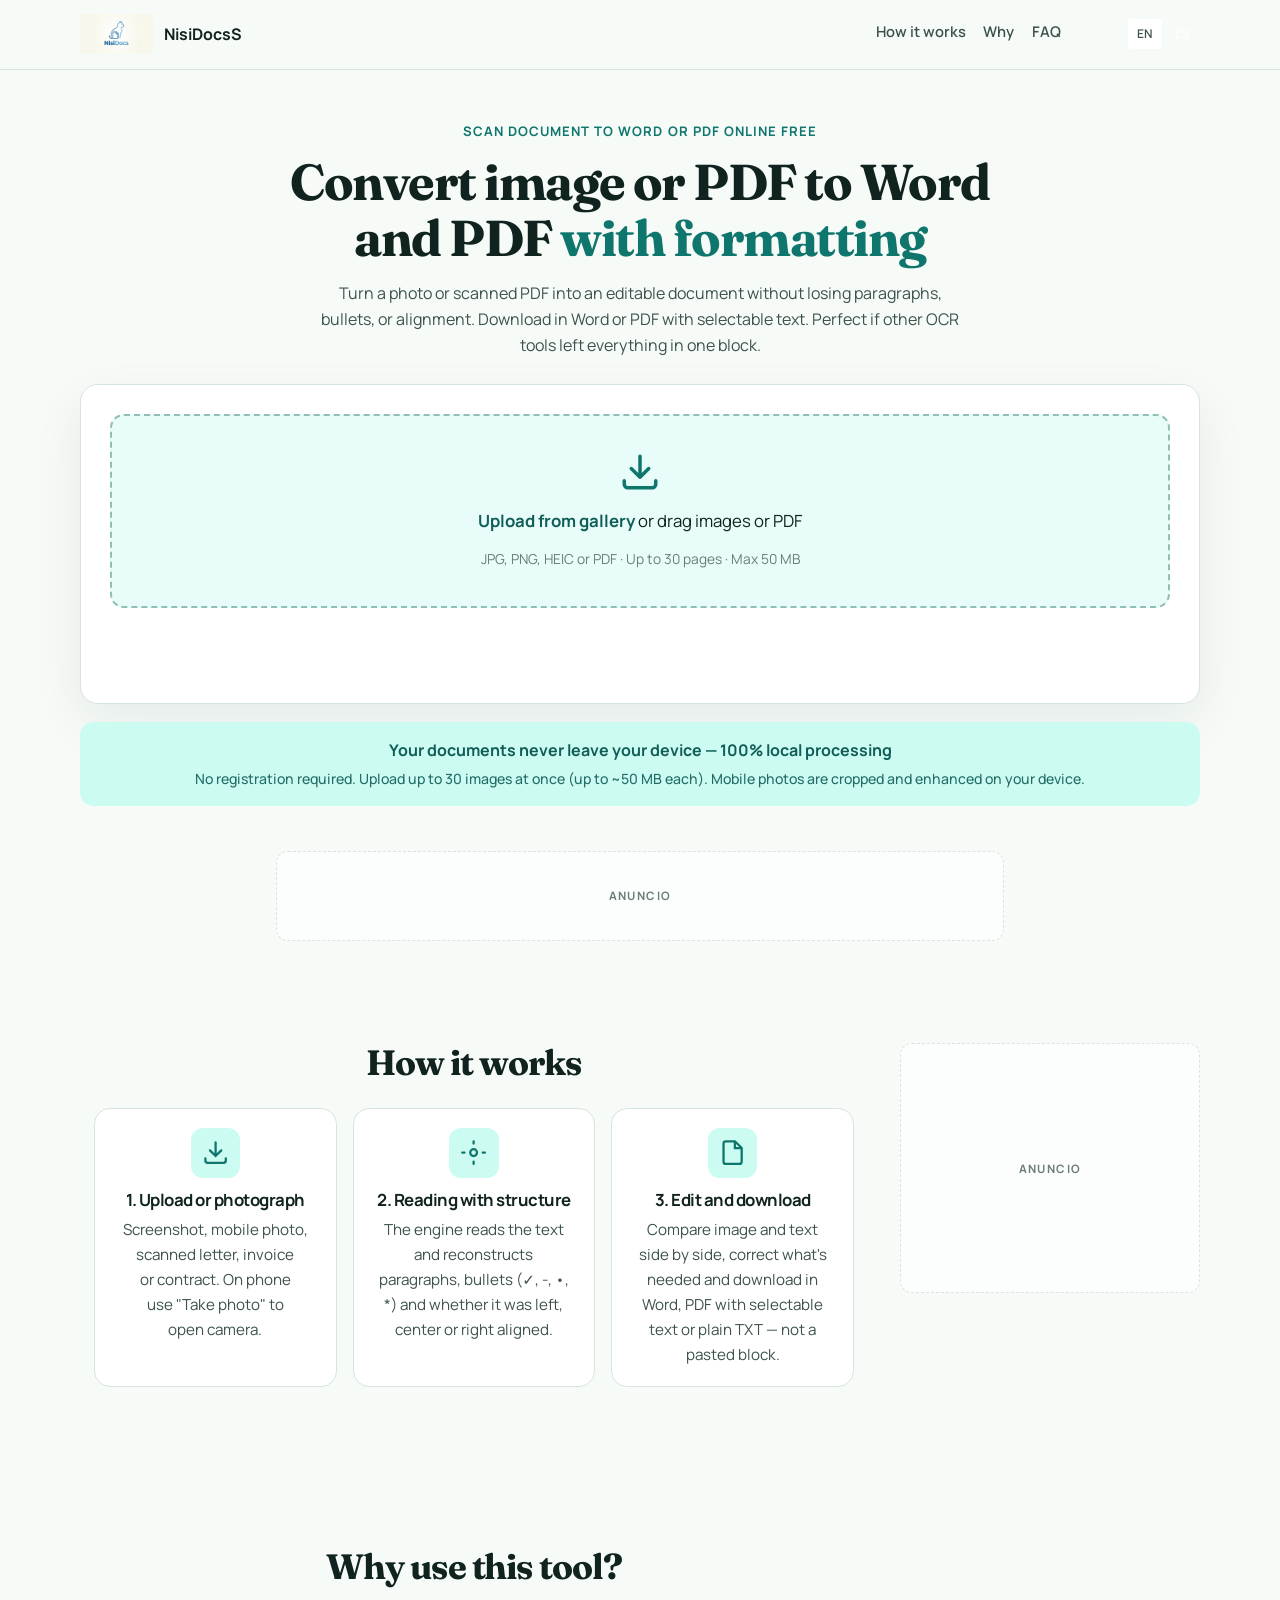
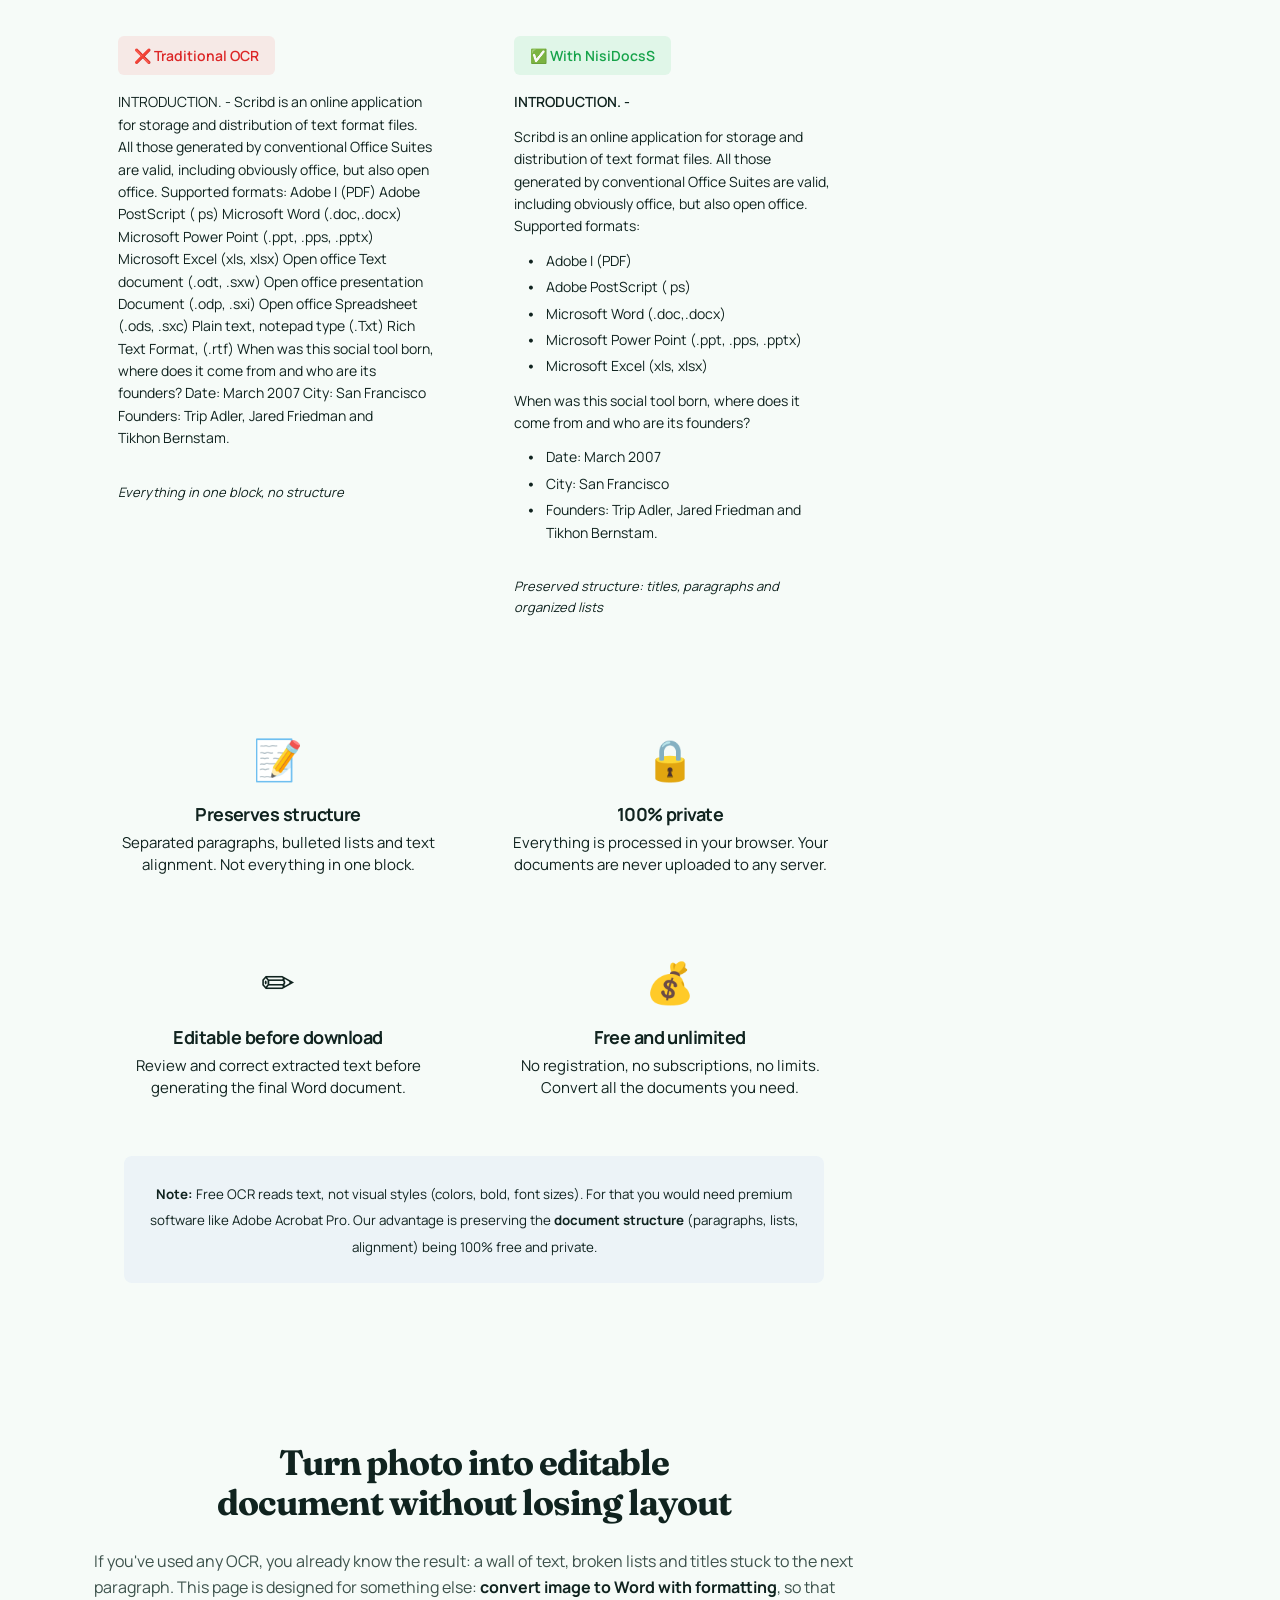
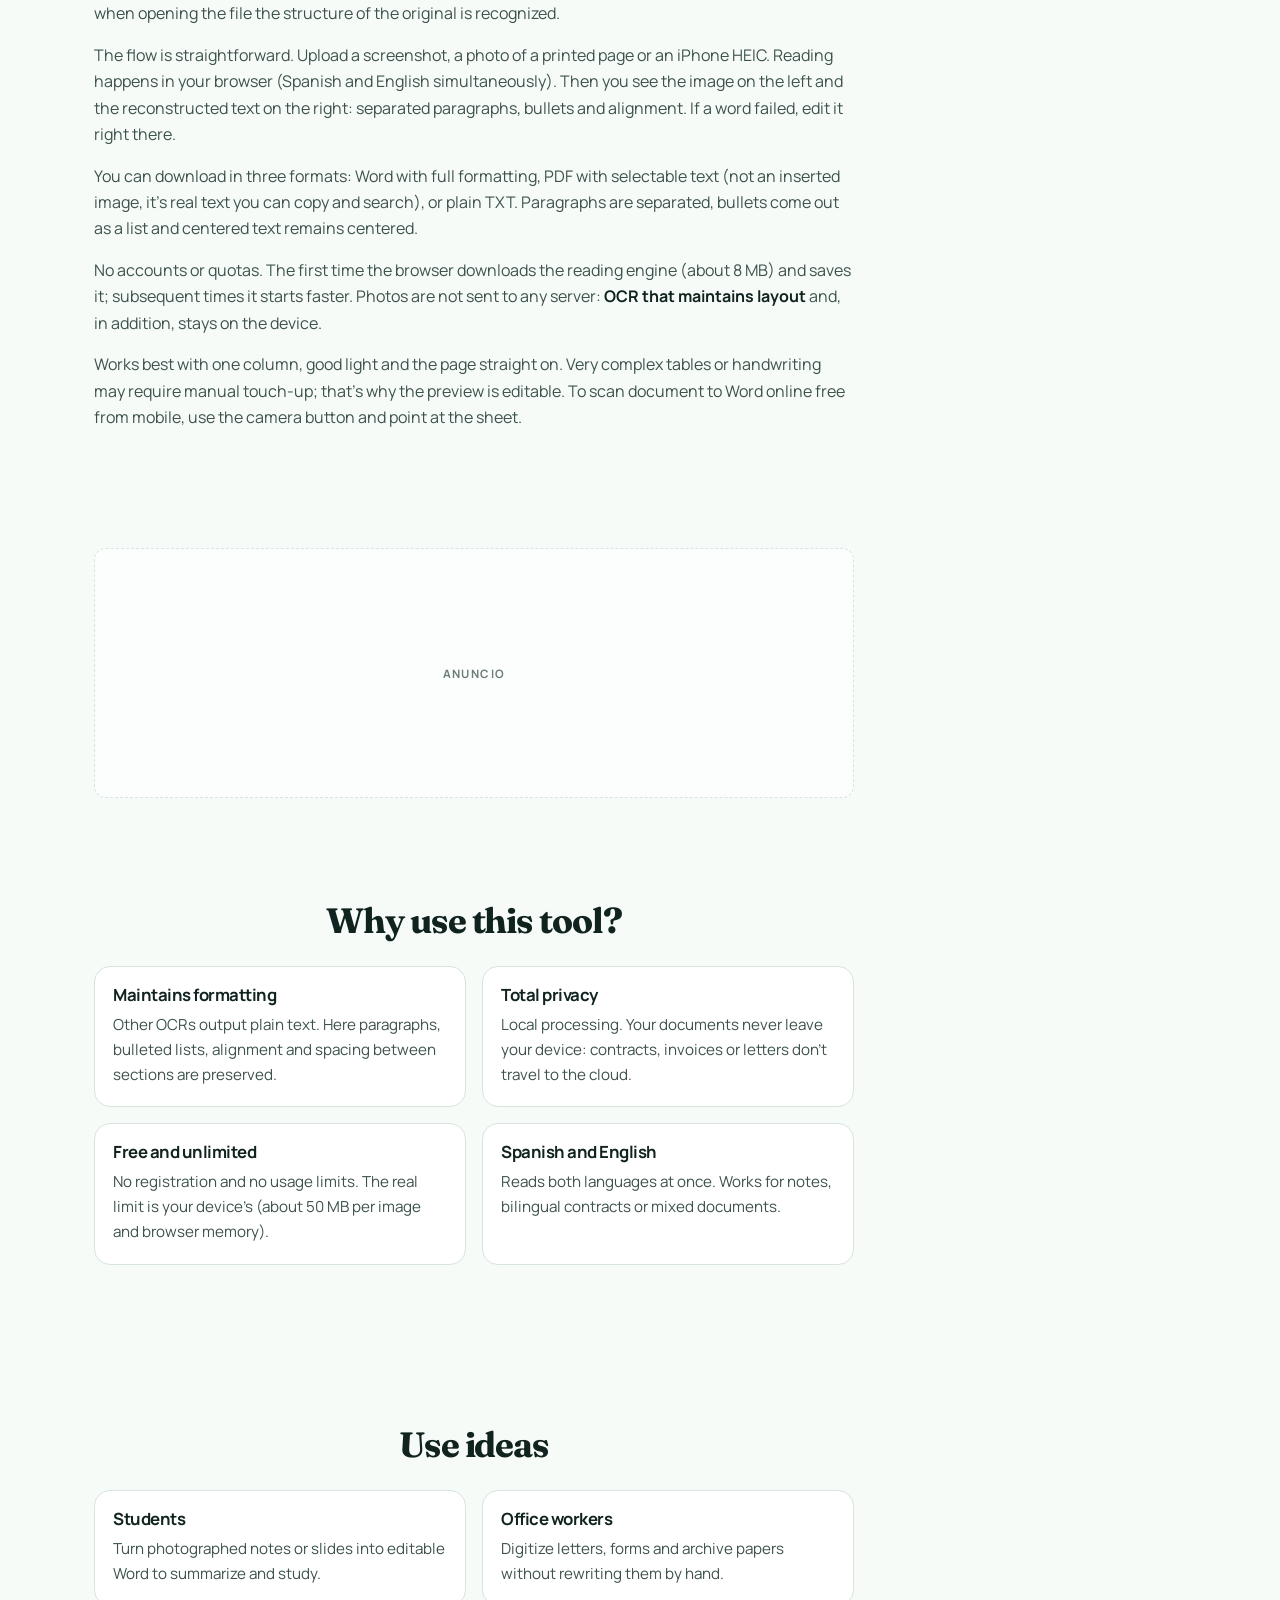
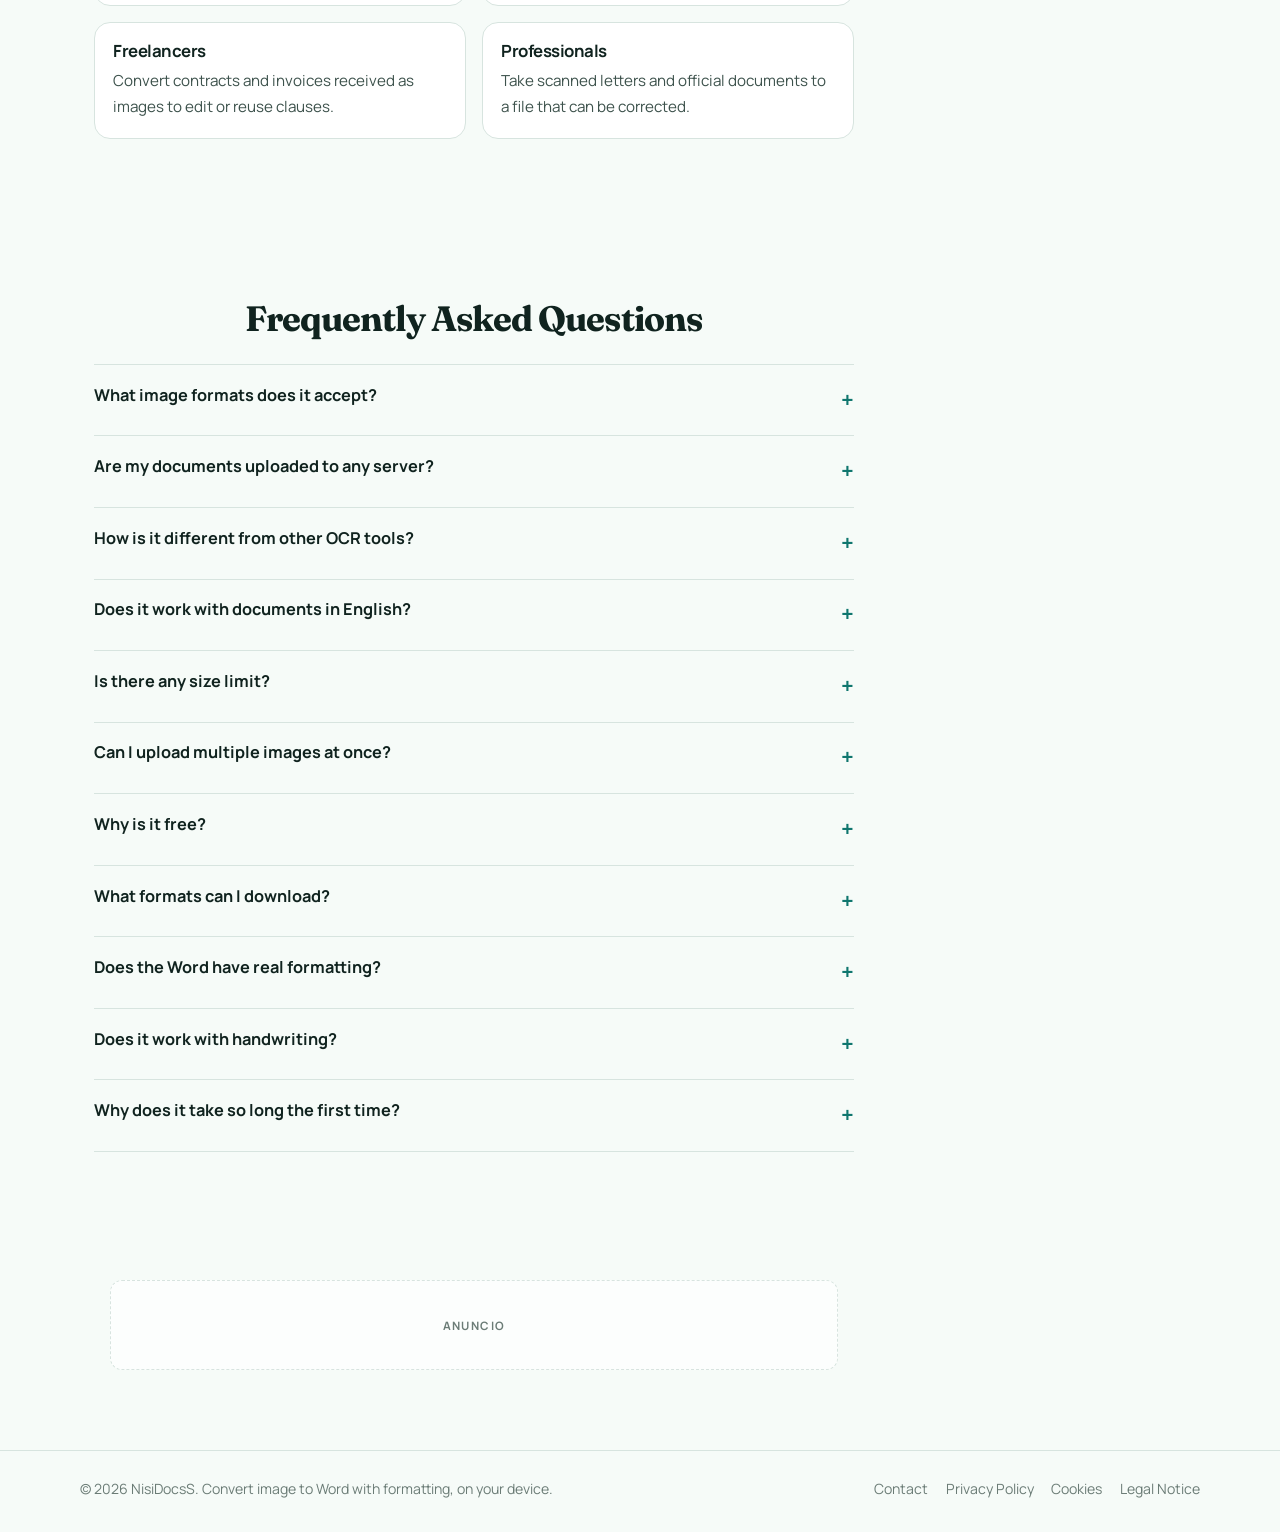
==== index.html @ 3814b240 "Debug: Add detailed console logs to diagnose GitHub Pages issues" ====
<!DOCTYPE html>
<html lang="es">
<head>
  <meta charset="UTF-8">
  <meta name="viewport" content="width=device-width, initial-scale=1.0">
  <title>Convertir imagen o PDF a Word y PDF | Gratis</title>
  <meta name="description" content="Pasa una foto o PDF escaneado a documento editable sin perder párrafos, viñetas ni alineación. Descarga en Word o PDF con texto seleccionable. OCR online gratis, 100% en tu dispositivo.">
  <link rel="canonical" href="https://alejandrom3ndoza6755-star.github.io/">
  <link rel="icon" href="assets/favicon.svg" type="image/svg+xml">

  <meta property="og:title" content="Convertir imagen a Word con formato | NisiDocsS">
  <meta property="og:description" content="OCR que mantiene el diseño: párrafos, listas y alineación. Escanea un documento a Word online gratis, sin subir archivos.">
  <meta property="og:type" content="website">
  <meta property="og:url" content="https://alejandrom3ndoza6755-star.github.io/">

  <!-- Redes de Anuncios: Adsterra + Evadav -->
  <!-- Adsterra Native Banner -->
  <script src="https://pl31359340.profitableratecpmnetwork.com/66/48/aa/6648aa152a09188af46bc2c6449670c9.js"></script>
  
  <!-- Evadav Native Ads -->
  <script>(function(d){let s=d.createElement('script');s.async=true;s.src='https://avases.com/code/native.js?h=waWQiOjEyMjU5OTksInNpZCI6MTc5NjU3Mywid2lkIjo3NDgyMTQsInNyYyI6Mn0=eyJ';d.head.appendChild(s);})(document);</script>
  
  <!-- Evadav Interstitial (se muestra al descargar) -->
  <script>
    // Función global para mostrar interstitial de Evadav
    window.evadavShowInterstitial = function() {
      // TODO: Reemplaza esto con el código de interstitial de Evadav
      // Obtén el código desde: https://evadav.com/ → Add code → Interstitial
      console.log('Interstitial de Evadav: Agrega el código aquí');
    };
  </script>

  <link rel="preconnect" href="https://fonts.googleapis.com">
  <link rel="preconnect" href="https://fonts.gstatic.com" crossorigin>
  <link rel="stylesheet" href="https://fonts.googleapis.com/css2?family=Fraunces:opsz,wght@9..144,600;9..144,700&family=Manrope:wght@400;500;600;700&display=swap">
  <link rel="stylesheet" href="styles.css?v=20260910c">

  <script type="application/ld+json">
  {
    "@context": "https://schema.org",
    "@type": "WebApplication",
    "name": "NisiDocsS — Convertir imagen a Word y PDF con formato",
    "description": "Herramienta gratuita que convierte fotos de documentos a Word o PDF preservando párrafos, viñetas y alineación. Procesamiento local.",
    "applicationCategory": "UtilitiesApplication",
    "operatingSystem": "Any",
    "offers": { "@type": "Offer", "price": "0", "priceCurrency": "EUR" },
    "featureList": [
      "Preserva párrafos y estructura",
      "Detecta viñetas automáticamente",
      "Mantiene alineación del texto",
      "Exporta a Word o PDF con texto seleccionable",
      "100% procesamiento local",
      "Español e inglés",
      "JPG, PNG y HEIC"
    ]
  }
  </script>
  <script type="application/ld+json">
  {
    "@context": "https://schema.org",
    "@type": "FAQPage",
    "mainEntity": [
      {
        "@type": "Question",
        "name": "¿Qué formatos de imagen acepta?",
        "acceptedAnswer": { "@type": "Answer", "text": "Acepta JPG, PNG, HEIC (fotos de iPhone) y archivos PDF con imágenes escaneadas. Puedes subir capturas, fotos de móvil, documentos escaneados o PDFs donde el texto no sea seleccionable." }
      },
      {
        "@type": "Question",
        "name": "¿Mis documentos se suben a algún servidor?",
        "acceptedAnswer": { "@type": "Answer", "text": "No. El procesamiento es 100% local en tu navegador. Tus documentos nunca salen de tu dispositivo." }
      },
      {
        "@type": "Question",
        "name": "¿En qué se diferencia de otros OCR?",
        "acceptedAnswer": { "@type": "Answer", "text": "La mayoría extrae texto plano y pierde la estructura. Esta herramienta preserva párrafos, viñetas, alineación y espaciado, y exporta un Word con formato real." }
      },
      {
        "@type": "Question",
        "name": "¿Funciona con documentos en español?",
        "acceptedAnswer": { "@type": "Answer", "text": "Sí. Reconoce español e inglés a la vez, útil para documentos mixtos o internacionales." }
      },
      {
        "@type": "Question",
        "name": "¿Hay algún límite de tamaño?",
        "acceptedAnswer": { "@type": "Answer", "text": "Funciona con archivos de hasta unos 50 MB, según la memoria de tu dispositivo. Va mejor con una página nítida y de una columna." }
      }
    ]
  }
  </script>
</head>
<body>
  <a href="#main" class="skip-link">Saltar al contenido</a>

  <header class="header">
    <div class="container">
      <div class="header__inner">
        <a class="header__logo" href="./">
          <img src="assets/nisidoc-logo.jpg" alt="NisiDocsS" class="header__logo-img" style="height: 40px; width: auto; vertical-align: middle;">
          <strong>NisiDocsS</strong>
        </a>
        <nav class="header__nav">
          <a href="#como-funciona" data-i18n="nav_how">Cómo funciona</a>
          <a href="#por-que" data-i18n="nav_why">Por qué</a>
          <a href="#faq" data-i18n="nav_faq">FAQ</a>
          <div class="lang-switcher">
            <button type="button" class="lang-switcher__btn" data-lang="en" aria-label="English">EN</button>
            <button type="button" class="lang-switcher__btn" data-lang="es" aria-label="Español">ES</button>
          </div>
        </nav>
      </div>
    </div>
  </header>

  <main id="main">
    <section class="hero">
      <div class="container">
        <p class="hero__eyebrow" data-i18n="hero_eyebrow">Escanear documento a Word o PDF online gratis</p>
        <h1 class="hero__title">
          <span data-i18n="hero_title">Convertir imagen o PDF a Word y PDF</span> 
          <span class="hero__title-accent" data-i18n="hero_title_accent">con formato</span>
        </h1>
        <p class="hero__subtitle" data-i18n="hero_subtitle">Pasa una foto o PDF escaneado a documento editable sin perder párrafos, viñetas ni alineación. Descarga en Word o PDF con texto seleccionable. Ideal si otros OCR te dejaron todo en un bloque.</p>

        <div class="tool-card" data-state="idle">
          <noscript>
            <p class="noscript">Esta herramienta necesita JavaScript para leer el documento en tu dispositivo. No se envía nada a un servidor.</p>
          </noscript>

          <div class="tool-card__zone" data-zone="idle">
            <label for="file-input" class="dropzone">
              <svg class="dropzone__icon" viewBox="0 0 24 24" fill="none" aria-hidden="true">
                <path d="M7 10L12 15L17 10M12 15V3" stroke="currentColor" stroke-width="2" stroke-linecap="round" stroke-linejoin="round"/>
                <path d="M3 17V19C3 20.1046 3.89543 21 5 21H19C20.1046 21 21 20.1046 21 19V17" stroke="currentColor" stroke-width="2" stroke-linecap="round"/>
              </svg>
              <span class="dropzone__text" data-i18n="dropzone_text"><strong>Sube desde la galería</strong> o arrastra imágenes o PDF</span>
              <span class="dropzone__hint" data-i18n="dropzone_hint">JPG, PNG, HEIC o PDF · Hasta 30 páginas · Máx 50 MB</span>
            </label>
            <input type="file" id="file-input" accept="image/jpeg,image/png,image/heic,image/heif,image/*,application/pdf" multiple hidden>

            <label for="camera-input" class="btn-camera">
              <svg viewBox="0 0 24 24" fill="none" aria-hidden="true">
                <path d="M23 19a2 2 0 0 1-2 2H3a2 2 0 0 1-2-2V8a2 2 0 0 1 2-2h4l2-3h6l2 3h4a2 2 0 0 1 2 2z" stroke="currentColor" stroke-width="2" stroke-linecap="round" stroke-linejoin="round"/>
                <circle cx="12" cy="13" r="4" stroke="currentColor" stroke-width="2"/>
              </svg>
              <span data-i18n="btn_camera">Tomar foto</span>
            </label>
            <input type="file" id="camera-input" accept="image/*" capture="environment" hidden>
          </div>

          <div class="tool-card__zone" data-zone="loading-engine">
            <div class="progress-section">
              <div class="spinner" aria-hidden="true"></div>
              <p class="progress-section__label" id="status-engine" data-i18n="status_engine">Descargando el motor de lectura…</p>
              <p class="progress-section__hint" data-i18n="status_engine_hint">Solo pasa la primera vez (~8 MB) y queda guardado en tu navegador</p>
            </div>
          </div>

          <div class="tool-card__zone" data-zone="working">
            <div class="progress-section">
              <div class="progress-bar" role="progressbar" aria-valuemin="0" aria-valuemax="100">
                <div class="progress-bar__fill" id="progress-fill"></div>
              </div>
              <p class="progress-section__label" id="status-work" data-i18n="status_work">Analizando el documento…</p>
            </div>
          </div>

          <div class="tool-card__zone" data-zone="done">
            <div class="result-preview">
              <div class="result-preview__col">
                <h2 class="result-preview__heading" data-i18n="preview_original">Imagen original</h2>
                <div class="result-preview__img-wrapper">
                  <img id="preview-original" alt="Documento original subido">
                </div>
              </div>
              <div class="result-preview__col">
                <h2 class="result-preview__heading" data-i18n="preview_editor">Texto extraído con formato <span data-i18n="preview_editor_hint">(editable)</span></h2>
                <div class="result-preview__editor-wrapper">
                  <div id="preview-editor" class="preview-editor" contenteditable="true" spellcheck="true" role="textbox" aria-label="Texto extraído, puedes editarlo"></div>
                </div>
              </div>
            </div>

            <div class="result-actions">
              <button type="button" class="btn btn--primary" id="btn-copy" data-i18n="btn_copy">Copiar al portapapeles</button>
              <button type="button" class="btn btn--star" id="btn-download-word" data-i18n="btn_download_word">Descargar Word con formato</button>
              <button type="button" class="btn btn--secondary" id="btn-download-pdf" data-i18n="btn_download_pdf">Descargar PDF con texto seleccionable</button>
              <button type="button" class="btn btn--ghost" id="btn-download-txt" data-i18n="btn_download_txt">Descargar TXT plano</button>
            </div>
            <button type="button" class="btn-reset" id="btn-reset" data-i18n="btn_reset">Convertir otro documento</button>
          </div>

          <div class="tool-card__zone" data-zone="error">
            <div class="error-message">
              <p id="error-text">Ha ocurrido un error al procesar el documento</p>
              <button type="button" class="btn btn--secondary" id="btn-retry">Intentar de nuevo</button>
            </div>
          </div>
        </div>

        <div class="privacy-badge">
          <strong data-i18n="privacy_title">Tus documentos nunca salen de tu dispositivo — procesamiento 100% local</strong>
          <span data-i18n="privacy_text">Sin registro. Sube hasta 30 imágenes a la vez (hasta ~50 MB cada una). Las fotos de móvil se recortan y se nítidan en tu dispositivo.</span>
        </div>
      </div>
    </section>

    <div class="ad-slot ad-slot--leaderboard">
      <span class="ad-slot__label">ANUNCIO</span>
      <!-- Adsterra Banner 728x90 -->
      <script type="text/javascript">
        atOptions = {
          'key' : '59dcef63a5d4e20b4fce451eb1fdd4c0',
          'format' : 'iframe',
          'height' : 90,
          'width' : 728,
          'params' : {}
        };
      </script>
      <script type="text/javascript" src="https://www.highrevenueformat.com/59dcef63a5d4e20b4fce451eb1fdd4c0/invoke.js"></script>
    </div>

    <div class="content-shell">
      <div class="content-shell__main">
        <section class="section section--how" id="como-funciona">
          <div class="container container--narrow">
            <h2 class="section__title" data-i18n="how_title">Cómo funciona</h2>
            <div class="steps">
              <article class="step">
                <div class="step__icon" aria-hidden="true">
                  <svg viewBox="0 0 24 24" fill="none"><path d="M7 10L12 15L17 10M12 15V3" stroke="currentColor" stroke-width="2" stroke-linecap="round"/><path d="M3 17v2a2 2 0 0 0 2 2h14a2 2 0 0 0 2-2v-2" stroke="currentColor" stroke-width="2" stroke-linecap="round"/></svg>
                </div>
                <h3 class="step__title" data-i18n="step1_title">1. Sube o fotografía</h3>
                <p class="step__text" data-i18n="step1_text">Captura, foto de móvil, carta escaneada, factura o contrato. En el teléfono usa «Tomar foto» para abrir la cámara.</p>
              </article>
              <article class="step">
                <div class="step__icon" aria-hidden="true">
                  <svg viewBox="0 0 24 24" fill="none"><circle cx="12" cy="12" r="3" stroke="currentColor" stroke-width="2"/><path d="M12 2v2M12 20v2M4 12H2M22 12h-2" stroke="currentColor" stroke-width="2" stroke-linecap="round"/></svg>
                </div>
                <h3 class="step__title" data-i18n="step2_title">2. Lectura con estructura</h3>
                <p class="step__text" data-i18n="step2_text">El motor lee el texto y reconstruye párrafos, viñetas (✓, -, •, *) y si iba a la izquierda, al centro o a la derecha.</p>
              </article>
              <article class="step">
                <div class="step__icon" aria-hidden="true">
                  <svg viewBox="0 0 24 24" fill="none"><path d="M14 2H6a2 2 0 0 0-2 2v16a2 2 0 0 0 2 2h12a2 2 0 0 0 2-2V8z" stroke="currentColor" stroke-width="2"/><path d="M14 2v6h6" stroke="currentColor" stroke-width="2"/></svg>
                </div>
                <h3 class="step__title" data-i18n="step3_title">3. Edita y descarga</h3>
                <p class="step__text" data-i18n="step3_text">Compara imagen y texto lado a lado, corrige lo que haga falta y descarga en Word, PDF con texto seleccionable o TXT plano — no un bloque pegado.</p>
              </article>
            </div>
          </div>
        </section>
      <!-- Comparison Section -->
      <section class="section section--comparison">
        <div class="container container--narrow">
          <h2 class="section__title" data-i18n="why_title">¿Por qué usar esta herramienta?</h2>
          <div class="comparison">
            <div class="comparison__col comparison__col--bad">
              <div class="comparison__badge comparison__badge--bad" data-i18n="why_bad_label">❌ OCR tradicional</div>
              <div class="comparison__content">
                <p class="comparison__text">INTRODUCTION. - Scribd is an online application for storage and distribution of text format files. All those generated by conventional Office Suites are valid, including obviously office, but also open office. Supported formats: Adobe I (PDF) Adobe PostScript ( ps) Microsoft Word (.doc,.docx) Microsoft Power Point (.ppt, .pps, .pptx) Microsoft Excel (xls, xlsx) Open office Text document (.odt, .sxw) Open office presentation Document (.odp, .sxi) Open office Spreadsheet (.ods, .sxc) Plain text, notepad type (.Txt) Rich Text Format, (.rtf) When was this social tool born, where does it come from and who are its founders? Date: March 2007 City: San Francisco Founders: Trip Adler, Jared Friedman and Tikhon Bernstam.</p>
                <p class="comparison__note" data-i18n="why_bad_note">Todo en un bloque, sin estructura</p>
              </div>
            </div>
            <div class="comparison__col comparison__col--good">
              <div class="comparison__badge comparison__badge--good" data-i18n="why_good_label">✅ Con NisiDocsS</div>
              <div class="comparison__content">
                <p><strong>INTRODUCTION. -</strong></p>
                <p>Scribd is an online application for storage and distribution of text format files. All those generated by conventional Office Suites are valid, including obviously office, but also open office. Supported formats:</p>
                <ul class="comparison__list">
                  <li>Adobe I (PDF)</li>
                  <li>Adobe PostScript ( ps)</li>
                  <li>Microsoft Word (.doc,.docx)</li>
                  <li>Microsoft Power Point (.ppt, .pps, .pptx)</li>
                  <li>Microsoft Excel (xls, xlsx)</li>
                </ul>
                <p>When was this social tool born, where does it come from and who are its founders?</p>
                <ul class="comparison__list">
                  <li>Date: March 2007</li>
                  <li>City: San Francisco</li>
                  <li>Founders: Trip Adler, Jared Friedman and Tikhon Bernstam.</li>
                </ul>
                <p class="comparison__note" data-i18n="why_good_note">Estructura preservada: títulos, párrafos y listas organizadas</p>
              </div>
            </div>
          </div>
          <div class="comparison__features">
            <div class="feature-card">
              <div class="feature-card__icon">📝</div>
              <h3 class="feature-card__title" data-i18n="feature1_title">Preserva estructura</h3>
              <p class="feature-card__text" data-i18n="feature1_text">Párrafos separados, listas con viñetas y alineación de texto. No todo en un bloque.</p>
            </div>
            <div class="feature-card">
              <div class="feature-card__icon">🔒</div>
              <h3 class="feature-card__title" data-i18n="feature2_title">100% privado</h3>
              <p class="feature-card__text" data-i18n="feature2_text">Todo se procesa en tu navegador. Tus documentos nunca se suben a ningún servidor.</p>
            </div>
            <div class="feature-card">
              <div class="feature-card__icon">✏️</div>
              <h3 class="feature-card__title" data-i18n="feature3_title">Editable antes de descargar</h3>
              <p class="feature-card__text" data-i18n="feature3_text">Revisa y corrige el texto extraído antes de generar el documento Word final.</p>
            </div>
            <div class="feature-card">
              <div class="feature-card__icon">💰</div>
              <h3 class="feature-card__title" data-i18n="feature4_title">Gratis e ilimitado</h3>
              <p class="feature-card__text" data-i18n="feature4_text">Sin registro, sin suscripciones, sin límites. Convierte todos los documentos que necesites.</p>
            </div>
          </div>
          <p class="comparison__disclaimer" data-i18n-html="disclaimer_note"><small><strong>Nota:</strong> El OCR gratuito lee texto, no estilos visuales (colores, negritas, tamaños de fuente). Para eso necesitarías software premium como Adobe Acrobat Pro. Nuestra ventaja es preservar la <strong>estructura del documento</strong> (párrafos, listas, alineación) siendo 100% gratis y privado.</small></p>
        </div>
      </section>

        <section class="section" id="seo">
          <div class="container container--narrow prose">
            <h2 class="section__title" data-i18n="seo_section_title">Pasar foto a documento editable sin perder el diseño</h2>
            <p data-i18n="seo_section_p1">Si has usado un OCR cualquiera, ya conoces el resultado: un muro de texto, listas deshechas y títulos pegados al párrafo siguiente. Esta página está pensada para otra cosa: <strong>convertir imagen a Word con formato</strong>, de forma que al abrir el archivo se reconozca la estructura del original.</p>
            <p data-i18n="seo_section_p2">El flujo es directo. Subes una captura, una foto de una página impresa o un HEIC de iPhone. La lectura ocurre en tu navegador (español e inglés a la vez). Luego ves la imagen a la izquierda y el texto reconstruido a la derecha: párrafos separados, viñetas y alineación. Si una palabra falló, la editas ahí mismo.</p>
            <p data-i18n="seo_section_p3">Puedes descargar en tres formatos: Word con formato completo, PDF con texto seleccionable (no es una imagen insertada, es texto real que puedes copiar y buscar), o TXT plano. Los párrafos van separados, las viñetas salen como lista y el texto centrado queda centrado.</p>
            <p data-i18n="seo_section_p4">No hay cuentas ni cupos. La primera vez el navegador descarga el motor de lectura (unos 8 MB) y lo guarda; las siguientes veces arranca antes. Las fotos no se envían a ningún servidor: <strong>OCR que mantiene el diseño</strong> y, además, se queda en el dispositivo.</p>
            <p data-i18n="seo_section_p5">Va mejor con una columna, buena luz y la página de frente. Tablas muy complejas o letra manuscrita pueden pedir un retoque manual; por eso la vista previa es editable. Para escanear documento a Word online gratis desde el móvil, usa el botón de cámara y apunta a la hoja.</p>
          </div>
        </section>

        <div class="ad-slot ad-slot--inline">
          <span class="ad-slot__label">ANUNCIO</span>
          <!-- Adsterra Banner 300x250 -->
          <script type="text/javascript">
            atOptions = {
              'key' : '58cf54b445a04cbf06e60c922a775650',
              'format' : 'iframe',
              'height' : 250,
              'width' : 300,
              'params' : {}
            };
          </script>
          <script type="text/javascript" src="https://www.highrevenueformat.com/58cf54b445a04cbf06e60c922a775650/invoke.js"></script>
        </div>

        <section class="section section--why" id="por-que">
          <div class="container container--narrow">
            <h2 class="section__title" data-i18n="seo_why_title">¿Por qué usar esta herramienta?</h2>
            <div class="features">
              <article class="feature">
                <h3 class="feature__title" data-i18n="seo_why_feature1_title">Mantiene el formato</h3>
                <p class="feature__text" data-i18n="seo_why_feature1_text">Otros OCR sueltan texto plano. Aquí se conservan párrafos, listas con viñetas, alineación y el aire entre secciones.</p>
              </article>
              <article class="feature">
                <h3 class="feature__title" data-i18n="seo_why_feature2_title">Privacidad total</h3>
                <p class="feature__text" data-i18n="seo_why_feature2_text">Procesamiento local. Tus documentos nunca salen de tu dispositivo: contratos, facturas o cartas no viajan a la nube.</p>
              </article>
              <article class="feature">
                <h3 class="feature__title" data-i18n="seo_why_feature3_title">Gratis y sin límites</h3>
                <p class="feature__text" data-i18n="seo_why_feature3_text">Sin registro y sin tope de usos. El techo real es el de tu aparato (unos 50 MB por imagen y la memoria del navegador).</p>
              </article>
              <article class="feature">
                <h3 class="feature__title" data-i18n="seo_why_feature4_title">Español e inglés</h3>
                <p class="feature__text" data-i18n="seo_why_feature4_text">Lee ambos idiomas a la vez. Sirve para apuntes, contratos bilingües o documentos mezclados.</p>
              </article>
            </div>
          </div>
        </section>

        <section class="section section--use-cases" id="usos">
          <div class="container container--narrow">
            <h2 class="section__title" data-i18n="seo_usecases_title">Ideas de uso</h2>
            <div class="use-cases">
              <article class="use-case">
                <h3 class="use-case__title" data-i18n="seo_usecase1_title">Estudiantes</h3>
                <p class="use-case__text" data-i18n="seo_usecase1_text">Pasa apuntes fotografiados o diapositivas a Word editable para resumir y estudiar.</p>
              </article>
              <article class="use-case">
                <h3 class="use-case__title" data-i18n="seo_usecase2_title">Oficinistas</h3>
                <p class="use-case__text" data-i18n="seo_usecase2_text">Digitaliza cartas, formularios y papeles del archivo sin reescribirlos a mano.</p>
              </article>
              <article class="use-case">
                <h3 class="use-case__title" data-i18n="seo_usecase3_title">Freelancers</h3>
                <p class="use-case__text" data-i18n="seo_usecase3_text">Convierte contratos y facturas recibidas en imagen para editarlas o reutilizar cláusulas.</p>
              </article>
              <article class="use-case">
                <h3 class="use-case__title" data-i18n="seo_usecase4_title">Profesionales</h3>
                <p class="use-case__text" data-i18n="seo_usecase4_text">Lleva cartas y documentos oficiales escaneados a un archivo que se puede corregir.</p>
              </article>
            </div>
          </div>
        </section>

        <section class="section section--faq" id="faq">
          <div class="container container--narrow">
            <h2 class="section__title" data-i18n="faq_title">Preguntas frecuentes</h2>
            <div class="faq">
              <details class="faq__item">
                <summary class="faq__question" data-i18n="faq1_q">¿Qué formatos de imagen acepta?</summary>
                <div class="faq__answer">
                  <p data-i18n="faq1_a">JPG, PNG, HEIC (fotos de iPhone) y archivos PDF con imágenes escaneadas. Puedes subir capturas, fotos de móvil, documentos escaneados o PDFs donde el texto no sea seleccionable.</p>
                </div>
              </details>
              <details class="faq__item">
                <summary class="faq__question" data-i18n="faq2_q">¿Cómo funciona la privacidad?</summary>
                <div class="faq__answer">
                  <p data-i18n="faq2_a">La lectura se hace en tu navegador. Las imágenes no se suben. La primera vez se descarga el motor (~8 MB) y queda guardado en el dispositivo.</p>
                </div>
              </details>
              <details class="faq__item">
                <summary class="faq__question" data-i18n="faq3_q">¿Por qué es mejor que otras apps?</summary>
                <div class="faq__answer">
                  <p data-i18n="faq3_a">Porque no se limita a volcar texto. Reconstruye párrafos, detecta viñetas, respeta alineación y genera un .docx con formato de verdad. Además no pide cuenta.</p>
                </div>
              </details>
              <details class="faq__item">
                <summary class="faq__question" data-i18n="faq4_q">¿Puedo subir varias imágenes a la vez?</summary>
                <div class="faq__answer">
                  <p data-i18n="faq4_a">Sí. Puedes seleccionar hasta 30 imágenes y se procesarán todas en secuencia. También puedes subir 1 archivo PDF (con máximo 30 páginas) y se extraerá el texto de cada página. El resultado será un solo documento con todas las páginas en orden.</p>
                </div>
              </details>
              <details class="faq__item">
                <summary class="faq__question" data-i18n="faq5_q">¿Qué tipo de PDF puedo subir?</summary>
                <div class="faq__answer">
                  <p data-i18n="faq5_a">Solo PDFs con imágenes escaneadas (donde el texto no es seleccionable). Si tu PDF ya tiene texto seleccionable, no necesitas usar esta herramienta. Esta app es para PDFs que son básicamente fotos de documentos convertidos a PDF.</p>
                </div>
              </details>
              <details class="faq__item">
                <summary class="faq__question" data-i18n="faq6_q">¿Hay límite de tamaño?</summary>
                <div class="faq__answer">
                  <p data-i18n="faq6_a">Hasta unos 50 MB por imagen. Puedes subir hasta 30 imágenes a la vez. Fotos enormes se reducen un poco para no saturar el móvil. Una página nítida funciona mejor que un PDF de muchas hojas en una sola foto.</p>
                </div>
              </details>
              <details class="faq__item">
                <summary class="faq__question" data-i18n="faq7_q">¿Puedo editar el texto antes de descargar?</summary>
                <div class="faq__answer">
                  <p data-i18n="faq7_a">Sí. El panel derecho es editable. El Word o PDF se genera a partir de lo que veas ahí, incluidas tus correcciones.</p>
                </div>
              </details>
              <details class="faq__item">
                <summary class="faq__question" data-i18n="faq8_q">¿Qué formatos puedo descargar?</summary>
                <div class="faq__answer">
                  <p data-i18n="faq8_a">Puedes descargar en tres formatos: Word (.docx) con formato completo, PDF con texto seleccionable (no imagen), o TXT plano. El PDF incluye el texto real, no es solo una foto insertada.</p>
                </div>
              </details>
              <details class="faq__item">
                <summary class="faq__question" data-i18n="faq9_q">¿El Word tiene formato real?</summary>
                <div class="faq__answer">
                  <p data-i18n="faq9_a">Sí: párrafos independientes, listas con viñetas de Word y alineación izquierda, centro o derecha. No es texto pegado en un único bloque.</p>
                </div>
              </details>
              <details class="faq__item">
                <summary class="faq__question" data-i18n="faq10_q">¿Funciona con letra a mano?</summary>
                <div class="faq__answer">
                  <p data-i18n="faq10_a">Está pensada para texto impreso o de pantalla. La manuscrita suele fallar; úsala solo si la letra es muy clara y revisa el resultado.</p>
                </div>
              </details>
              <details class="faq__item">
                <summary class="faq__question" data-i18n="faq11_q">¿Por qué tarda la primera vez?</summary>
                <div class="faq__answer">
                  <p data-i18n="faq11_a">Hay que bajar el motor de lectura. Después queda en el navegador y las siguientes conversiones arrancan antes.</p>
                </div>
              </details>
            </div>
          </div>
        </section>

        <!-- Anuncio adicional antes del footer -->
        <div class="ad-slot ad-slot--leaderboard" style="margin: 3rem auto;">
          <span class="ad-slot__label">ANUNCIO</span>
          <!-- Adsterra Banner 728x90 Pre-Footer (reutilizando mismo código del top) -->
          <script type="text/javascript">
            atOptions = {
              'key' : '59dcef63a5d4e20b4fce451eb1fdd4c0',
              'format' : 'iframe',
              'height' : 90,
              'width' : 728,
              'params' : {}
            };
          </script>
          <script type="text/javascript" src="https://www.highrevenueformat.com/59dcef63a5d4e20b4fce451eb1fdd4c0/invoke.js"></script>
        </div>
      </div>

      <aside class="sidebar" aria-label="Publicidad">
        <div class="ad-slot ad-slot--sidebar">
          <span class="ad-slot__label">ANUNCIO</span>
          <!-- Adsterra Banner 300x250 Sidebar (reutilizando mismo código inline) -->
          <script type="text/javascript">
            atOptions = {
              'key' : '58cf54b445a04cbf06e60c922a775650',
              'format' : 'iframe',
              'height' : 250,
              'width' : 300,
              'params' : {}
            };
          </script>
          <script type="text/javascript" src="https://www.highrevenueformat.com/58cf54b445a04cbf06e60c922a775650/invoke.js"></script>
        </div>
      </aside>
    </div>
  </main>

  <footer class="footer">
    <div class="container">
      <div class="footer__content">
        <p class="footer__text" data-i18n="footer_text">© 2026 DocFormato. Convertir imagen a Word con formato, en tu dispositivo.</p>
        <nav class="footer__links">
          <a href="contacto.html" data-i18n="footer_contact">Contacto</a>
          <a href="privacidad.html" data-i18n="footer_privacy">Privacidad</a>
          <a href="cookies.html" data-i18n="footer_cookies">Cookies</a>
          <a href="aviso-legal.html" data-i18n="footer_legal">Aviso legal</a>
        </nav>
      </div>
    </div>
  </footer>

  <script defer src="lib/manifest.js?v=20260910h"></script>
  <script defer src="translations.js?v=20260921h"></script>
  <script defer src="i18n.js?v=20260921k"></script>
  <script defer src="main.js?v=20260921c"></script>
  
  <!-- Evadav Service Worker Registration -->
  <script>
  if ('serviceWorker' in navigator) {
    navigator.serviceWorker.register('/evasw.js', { scope: '/' })
      .then(reg => console.log('Evadav SW registered'))
      .catch(err => console.log('Evadav SW registration failed'));
  }
  </script>
</body>
</html>
---- styles.css ----
/* =============================================================
   1. Tokens
   ============================================================= */
:root {
  --ink: #10231f;
  --ink-soft: #3d524c;
  --muted: #6b7c76;
  --line: #d7e4df;
  --paper: #f6fbf8;
  --card: #ffffff;
  --teal: #0f766e;
  --teal-dark: #115e59;
  --teal-soft: #ccfbf1;
  --amber: #ea580c;
  --ok: #15803d;
  --err: #b42318;

  --sans: "Manrope", system-ui, -apple-system, "Segoe UI", sans-serif;
  --display: "Fraunces", Georgia, serif;

  --gutter: clamp(1rem, 4vw, 1.75rem);
  --section-gap: clamp(2.75rem, 7vw, 5rem);
  --ease-out: cubic-bezier(0.16, 1, 0.3, 1);
  --radius: 18px;
}

@media (prefers-color-scheme: dark) {
  :root {
    --ink: #ecfdf7;
    --ink-soft: #c5d5cf;
    --muted: #9db0aa;
    --line: #24403b;
    --paper: #0b1614;
    --card: #12201d;
    --teal: #2dd4bf;
    --teal-dark: #5eead4;
    --teal-soft: #134e4a;
    --amber: #fb923c;
  }
}

/* =============================================================
   2. Reset & base
   ============================================================= */
*, *::before, *::after { box-sizing: border-box; margin: 0; }
html { -webkit-text-size-adjust: 100%; tab-size: 2; scroll-behavior: smooth; }
body {
  font-family: var(--sans);
  font-size: 16px;
  line-height: 1.65;
  color: var(--ink);
  background: var(--paper);
  -webkit-font-smoothing: antialiased;
  text-rendering: optimizeLegibility;
  overflow-x: clip;
  overscroll-behavior-y: none;
}
img, svg, video { display: block; max-width: 100%; }
img { height: auto; }
button { font: inherit; color: inherit; cursor: pointer; border: 0; background: none; }
a { color: inherit; text-decoration: none; }
p { text-wrap: pretty; }
h1, h2, h3, h4 {
  text-wrap: balance;
  line-height: 1.12;
  letter-spacing: -0.03em;
  font-weight: 700;
}
h1, .section__title { font-family: var(--display); }
::selection { background: var(--teal); color: #fff; }
:focus-visible {
  outline: 2px solid var(--teal);
  outline-offset: 3px;
  border-radius: 4px;
}

/* =============================================================
   3. Utilities
   ============================================================= */
.skip-link {
  position: fixed; top: -100px; left: 1rem;
  padding: .6rem 1rem; background: var(--card); color: var(--teal);
  z-index: 9999; border-radius: 8px; font-weight: 600;
}
.skip-link:focus { top: 1rem; }
.container { width: min(100% - var(--gutter) * 2, 1120px); margin-inline: auto; }
.container--narrow { width: min(100%, 760px); margin-inline: auto; }
.noscript {
  padding: 1rem 1.1rem;
  background: #fff4e5;
  color: #9a3412;
  border-radius: 12px;
  margin-bottom: 1rem;
}

/* =============================================================
   4. Header
   ============================================================= */
.header {
  position: sticky; top: 0; z-index: 100;
  border-bottom: 1px solid var(--line);
  background: color-mix(in srgb, var(--paper) 86%, transparent);
  backdrop-filter: blur(12px);
}
.header__inner {
  display: flex; align-items: center; justify-content: space-between;
  gap: 1rem; padding: 0.9rem 0;
}
.header__logo { display: flex; align-items: center; gap: 0.65rem; font-weight: 700; }
.header__logo-img { height: 40px; width: auto; border-radius: 4px; }
.header__mark {
  width: 2rem; height: 2rem; border-radius: 9px;
  background: var(--teal); color: #fff;
  display: grid; place-items: center;
  font-size: 0.78rem; letter-spacing: -0.04em;
}
.header__nav { display: flex; gap: 1.1rem; font-size: 0.92rem; font-weight: 600; color: var(--ink-soft); }
.header__nav a:hover { color: var(--teal); }
@media (max-width: 539px) {
  .header__nav a:nth-child(2) { display: none; }
}

/* =============================================================
   5. Hero + tool
   ============================================================= */
.hero { padding: clamp(1.6rem, 5vw, 3.2rem) 0 1.4rem; }
.hero__eyebrow {
  text-align: center; color: var(--teal); font-weight: 700;
  font-size: 0.82rem; letter-spacing: 0.08em; text-transform: uppercase;
  margin-bottom: 0.7rem;
}
.hero__title {
  font-size: clamp(1.85rem, 6vw, 3.15rem);
  text-align: center; margin-bottom: 0.8rem;
}
.hero__title-accent { color: var(--teal); }
.hero__subtitle {
  text-align: center; color: var(--ink-soft);
  max-width: 40rem; margin: 0 auto 1.6rem;
}

.tool-card {
  background: var(--card);
  border: 1px solid var(--line);
  border-radius: var(--radius);
  padding: clamp(1.1rem, 3vw, 1.8rem);
  box-shadow: 0 18px 50px rgba(16, 35, 31, 0.07);
  min-height: 320px;
}
.tool-card__zone { display: none; width: 100%; }
.tool-card[data-state="idle"] [data-zone="idle"] { display: block; }
.tool-card[data-state="loading-engine"] [data-zone="loading-engine"],
.tool-card[data-state="working"] [data-zone="working"],
.tool-card[data-state="error"] [data-zone="error"] {
  display: flex; min-height: 240px; align-items: center;
}
.tool-card[data-state="done"] [data-zone="done"] { display: block; }

.dropzone {
  display: flex; flex-direction: column; align-items: center; justify-content: center;
  gap: 0.85rem; padding: 2.2rem 1.2rem;
  border: 2px dashed color-mix(in srgb, var(--teal) 35%, var(--line));
  border-radius: 14px; background: color-mix(in srgb, var(--teal-soft) 45%, var(--card));
  cursor: pointer; text-align: center; transition: border-color 0.2s var(--ease-out), transform 0.2s var(--ease-out);
}
.dropzone:hover, .dropzone.is-dragover {
  border-color: var(--teal);
  transform: translateY(-1px);
}
.dropzone__icon { width: 42px; height: 42px; color: var(--teal); }
.dropzone__text { font-size: 1.05rem; }
.dropzone__text strong { color: var(--teal-dark); }
.dropzone__hint { font-size: 0.86rem; color: var(--muted); }

.btn-camera {
  display: none;
  align-items: center; justify-content: center; gap: 0.5rem;
  width: 100%; margin-top: 0.85rem;
  padding: 0.9rem 1.2rem;
  border: 1px solid var(--line); border-radius: 12px;
  background: var(--card); font-weight: 700;
}
.btn-camera svg { width: 20px; height: 20px; }
@media (max-width: 719px), (pointer: coarse) {
  .btn-camera { display: inline-flex; }
}

.progress-section {
  display: flex; flex-direction: column; align-items: center; gap: 0.85rem;
  width: 100%; max-width: 28rem; margin: 0 auto; text-align: center;
}
.spinner {
  width: 44px; height: 44px;
  border: 4px solid var(--line); border-top-color: var(--teal);
  border-radius: 50%; animation: spin 0.8s linear infinite;
}
@keyframes spin { to { transform: rotate(360deg); } }
.progress-bar {
  width: 100%; height: 8px; background: var(--line); border-radius: 999px; overflow: hidden;
}
.progress-bar__fill {
  height: 100%; width: 0; background: linear-gradient(90deg, var(--teal), #14b8a6);
  border-radius: 999px; transition: width 0.3s var(--ease-out);
}
.progress-section__label { font-weight: 700; }
.progress-section__hint { color: var(--muted); font-size: 0.88rem; }

.result-preview {
  display: grid; grid-template-columns: 1fr; gap: 1.1rem; margin-bottom: 1.2rem;
}
@media (min-width: 960px) {
  .result-preview { grid-template-columns: 1fr 1fr; }
}
.result-preview__heading {
  font-family: var(--sans); font-size: 0.92rem; margin-bottom: 0.55rem;
}
.result-preview__heading span { color: var(--muted); font-weight: 500; }
.result-preview__img-wrapper,
.result-preview__editor-wrapper {
  border: 1px solid var(--line); border-radius: 12px; overflow: auto;
  background: var(--paper); min-height: 280px; max-height: 420px;
}
.result-preview__img-wrapper { display: flex; align-items: flex-start; justify-content: center; }
.result-preview__img-wrapper img { width: 100%; object-fit: contain; }

.preview-editor {
  min-height: 280px; padding: 1rem 1.1rem;
  font-size: 0.95rem; line-height: 1.55; outline: none;
  background: var(--card);
}
.preview-editor p { margin: 0 0 0.7em; }
.preview-editor p.is-spaced { margin-top: 1.15em; }
.preview-editor ul { margin: 0 0 0.85em; padding-left: 1.2em; }
.preview-editor li { margin: 0.15em 0; }

/* Page separator for multiple images */
.page-separator {
  margin: 1.5em 0;
  padding: 0.8em 1em;
  text-align: center;
  font-weight: 600;
  font-size: 0.9em;
  color: var(--teal);
  background: color-mix(in srgb, var(--teal-soft) 20%, var(--card));
  border-top: 2px dashed var(--teal-soft);
  border-bottom: 2px dashed var(--teal-soft);
  border-radius: 4px;
}

.result-actions {
  display: flex; flex-wrap: wrap; gap: 0.7rem; justify-content: center; margin-bottom: 0.7rem;
}
.btn {
  display: inline-flex; align-items: center; justify-content: center;
  padding: 0.85rem 1.15rem; border-radius: 12px; font-weight: 700; font-size: 0.95rem;
  transition: transform 0.2s var(--ease-out), background 0.2s var(--ease-out);
}
.btn--primary { background: var(--ink); color: #fff; }
.btn--primary.is-ok { background: var(--ok); }
.btn--star {
  background: var(--teal); color: #fff;
  padding: 0.95rem 1.35rem; font-size: 1rem;
  box-shadow: 0 10px 24px color-mix(in srgb, var(--teal) 28%, transparent);
}
.btn--secondary { border: 1px solid var(--line); background: var(--card); }
.btn--ghost { color: var(--muted); font-weight: 600; }
.btn:hover { transform: translateY(-1px); }
.btn-reset { display: block; margin: 0.4rem auto 0; color: var(--muted); font-weight: 600; }
.btn-reset:hover { color: var(--teal); }

.error-message {
  display: flex; flex-direction: column; align-items: center; gap: 0.9rem;
  text-align: center; padding: 1.4rem; width: 100%;
}
.error-message p { color: var(--err); font-weight: 600; }

.privacy-badge {
  margin-top: 1.1rem; text-align: center;
  padding: 0.95rem 1.1rem; border-radius: 14px;
  background: var(--teal-soft); color: var(--teal-dark);
}
.privacy-badge span { display: block; margin-top: 0.25rem; font-size: 0.88rem; font-weight: 500; opacity: 0.9; }

/* =============================================================
   6. Ads + layout
   ============================================================= */
.ad-slot {
  margin: 1.4rem auto;
  border: 1px dashed var(--line);
  border-radius: 12px;
  display: flex; align-items: center; justify-content: center;
  background: color-mix(in srgb, var(--card) 70%, transparent);
  min-height: 90px;
}
.ad-slot__label {
  font-size: 0.72rem; color: var(--muted);
  letter-spacing: 0.12em; text-transform: uppercase; font-weight: 700;
}
.ad-slot--leaderboard { max-width: 728px; min-height: 90px; }
.ad-slot--inline { max-width: 760px; min-height: 250px; }
.ad-slot--sidebar { min-height: 250px; width: 100%; max-width: 300px; margin: 0; position: sticky; top: 5rem; }

.content-shell { width: min(100% - var(--gutter) * 2, 1120px); margin: 0 auto 2rem; }
.sidebar { display: none; }
@media (min-width: 1280px) {
  .content-shell {
    display: grid;
    grid-template-columns: minmax(0, 1fr) 300px;
    gap: 2rem; align-items: start;
  }
  .sidebar { display: block; padding-top: var(--section-gap); }
}

/* =============================================================
   7. Sections
   ============================================================= */
.section { padding: var(--section-gap) 0; }
.section--how, .section--why { background: transparent; }
.section__title {
  font-size: clamp(1.55rem, 3.4vw, 2.2rem);
  text-align: center; margin-bottom: 1.6rem;
}
.steps, .features, .use-cases {
  display: grid; gap: 1rem;
  grid-template-columns: 1fr;
}
@media (min-width: 720px) {
  .steps, .features, .use-cases { grid-template-columns: 1fr 1fr; }
}
@media (min-width: 960px) {
  .steps { grid-template-columns: repeat(3, 1fr); }
}
.step, .feature, .use-case {
  background: var(--card); border: 1px solid var(--line);
  border-radius: 16px; padding: 1.2rem 1.15rem;
}
.step { text-align: center; }
.step__icon {
  width: 3.1rem; height: 3.1rem; margin: 0 auto 0.8rem; padding: 0.7rem;
  border-radius: 12px; background: var(--teal-soft); color: var(--teal);
}
.step__title, .feature__title, .use-case__title {
  font-family: var(--sans); font-size: 1.05rem; margin-bottom: 0.45rem;
}
.step__text, .feature__text, .use-case__text { color: var(--ink-soft); font-size: 0.95rem; }

.prose p { color: var(--ink-soft); margin-bottom: 0.95rem; }
.prose strong { color: var(--ink); }

.faq { max-width: 760px; margin: 0 auto; }
.faq__item { border-bottom: 1px solid var(--line); padding: 1.05rem 0; }
.faq__item:first-child { border-top: 1px solid var(--line); }
.faq__question {
  font-size: 1.02rem; font-weight: 700; cursor: pointer;
  list-style: none; display: flex; justify-content: space-between; gap: 1rem;
}
.faq__question::-webkit-details-marker { display: none; }
.faq__question::after { content: "+"; color: var(--teal); font-size: 1.4rem; }
.faq__item[open] .faq__question::after { transform: rotate(45deg); }
.faq__answer { padding-top: 0.7rem; color: var(--ink-soft); }

/* =============================================================
   8. Footer
   ============================================================= */
.footer { padding: 1.6rem 0 2rem; border-top: 1px solid var(--line); }
.footer__content {
  display: flex; flex-direction: column; gap: 0.8rem; align-items: center; text-align: center;
}
@media (min-width: 720px) {
  .footer__content { flex-direction: row; justify-content: space-between; text-align: left; }
}
.footer__text, .footer__links a { font-size: 0.88rem; color: var(--muted); }
.footer__links { display: flex; gap: 1.1rem; }
.footer__links a:hover { color: var(--teal); }

.legal-page { padding: 2.5rem 0 4rem; max-width: 720px; }
.legal-page h1 { font-size: 2rem; margin-bottom: 1rem; }
.legal-page h2 { font-family: var(--sans); font-size: 1.15rem; margin: 1.4rem 0 0.5rem; }
.legal-page p { color: var(--ink-soft); margin-bottom: 0.8rem; }

/* =============================================================
   9. Reduced motion
   ============================================================= */
@media (prefers-reduced-motion: reduce) {
  html { scroll-behavior: auto; }
  .spinner { animation: none; }
}


/* Custom bullet symbols in preview */
.result-preview__editor-wrapper ul li {
  list-style: none;
  position: relative;
  padding-left: 1.5rem;
}

.result-preview__editor-wrapper ul li::before {
  content: attr(data-symbol) " ";
  position: absolute;
  left: 0;
  font-weight: 500;
  color: var(--primary);
}


/* Comparison Section */
.section--comparison {
  background: var(--bg-alt);
}

.comparison {
  display: grid;
  grid-template-columns: 1fr;
  gap: 2rem;
  margin-bottom: 3rem;
}

@media (min-width: 960px) {
  .comparison {
    grid-template-columns: 1fr 1fr;
  }
}

.comparison__col {
  background: var(--bg);
  border-radius: 12px;
  padding: 1.5rem;
  border: 2px solid var(--border);
}

.comparison__col--bad {
  border-color: rgba(239, 68, 68, 0.3);
}

.comparison__col--good {
  border-color: rgba(34, 197, 94, 0.3);
}

.comparison__badge {
  display: inline-block;
  padding: 0.5rem 1rem;
  border-radius: 6px;
  font-size: 0.875rem;
  font-weight: 600;
  margin-bottom: 1rem;
}

.comparison__badge--bad {
  background: rgba(239, 68, 68, 0.1);
  color: #dc2626;
}

.comparison__badge--good {
  background: rgba(34, 197, 94, 0.1);
  color: #16a34a;
}

.comparison__content {
  font-size: 0.875rem;
  line-height: 1.6;
}

.comparison__content p {
  margin-bottom: 0.75rem;
}

.comparison__content strong {
  color: var(--text);
  font-weight: 600;
}

.comparison__list {
  margin: 0.75rem 0;
  padding-left: 1.5rem;
  list-style: none;
}

.comparison__list li {
  position: relative;
  margin-bottom: 0.25rem;
  padding-left: 0.5rem;
}

.comparison__list li::before {
  content: "•";
  position: absolute;
  left: -0.75rem;
  color: var(--primary);
  font-weight: bold;
}

.comparison__note {
  margin-top: 1rem;
  padding-top: 1rem;
  border-top: 1px solid var(--border);
  font-size: 0.8125rem;
  color: var(--text-light);
  font-style: italic;
}

.comparison__features {
  display: grid;
  grid-template-columns: repeat(auto-fit, minmax(240px, 1fr));
  gap: 1.5rem;
  margin-bottom: 2rem;
}

.feature-card {
  text-align: center;
  padding: 1.5rem;
}

.feature-card__icon {
  font-size: 2.5rem;
  margin-bottom: 0.75rem;
}

.feature-card__title {
  font-size: 1.125rem;
  margin-bottom: 0.5rem;
  color: var(--text);
}

.feature-card__text {
  font-size: 0.9375rem;
  color: var(--text-light);
  line-height: 1.5;
}

.comparison__disclaimer {
  text-align: center;
  color: var(--text-light);
  max-width: 700px;
  margin: 0 auto;
  padding: 1.5rem;
  background: rgba(37, 99, 235, 0.05);
  border-radius: 8px;
  border-left: 3px solid var(--primary);
}


/* =============================================================
   10. Table Styles for Document Preview
   ============================================================= */
.preview-editor table.doc-table {
  width: 100%;
  border-collapse: collapse;
  margin: 0.85em 0;
  border: 1px solid var(--line);
  border-radius: 8px;
  overflow: hidden;
}

.preview-editor table.doc-table.is-spaced {
  margin-top: 1.35em;
}

.preview-editor table.doc-table tr {
  border-bottom: 1px solid var(--line);
}

.preview-editor table.doc-table tr:last-child {
  border-bottom: none;
}

.preview-editor table.doc-table td {
  padding: 0.6rem 0.8rem;
  border-right: 1px solid var(--line);
  vertical-align: top;
}

.preview-editor table.doc-table td:last-child {
  border-right: none;
}

/* Form-style table (2 columns: label & value) */
.preview-editor table.doc-table:not(.doc-table--grid) td.table-label {
  font-weight: 600;
  background: color-mix(in srgb, var(--teal-soft) 30%, var(--card));
  color: var(--teal-dark);
  width: 35%;
  min-width: 120px;
}

.preview-editor table.doc-table:not(.doc-table--grid) td.table-value {
  background: var(--card);
  color: var(--ink);
  width: 65%;
}

/* Grid-style table (multiple columns) */
.preview-editor table.doc-table--grid td {
  background: var(--card);
  color: var(--ink);
  font-size: 0.88rem;
  padding: 0.5rem 0.7rem;
}

.preview-editor table.doc-table--grid tr:first-child td {
  background: color-mix(in srgb, var(--teal-soft) 25%, var(--card));
  font-weight: 600;
  color: var(--teal-dark);
}

/* Make tables responsive */
@media (max-width: 539px) {
  .preview-editor table.doc-table {
    font-size: 0.88rem;
  }
  
  .preview-editor table.doc-table td {
    padding: 0.5rem 0.6rem;
  }
  
  .preview-editor table.doc-table--grid {
    font-size: 0.78rem;
  }
  
  .preview-editor table.doc-table--grid td {
    padding: 0.4rem 0.5rem;
  }
}


/* ============================================================================
   Language Switcher
   ========================================================================= */

.lang-switcher {
  display: inline-flex;
  gap: 0.25rem;
  margin-left: 1.5rem;
  padding-left: 1.5rem;
  border-left: 1px solid rgba(255, 255, 255, 0.2);
}

.lang-switcher__btn {
  background: transparent;
  border: 1px solid rgba(255, 255, 255, 0.3);
  color: rgba(255, 255, 255, 0.8);
  font-size: 0.75rem;
  font-weight: 600;
  letter-spacing: 0.05em;
  padding: 0.25rem 0.5rem;
  border-radius: 0.25rem;
  cursor: pointer;
  transition: all 0.2s ease;
}

.lang-switcher__btn:hover {
  background: rgba(255, 255, 255, 0.1);
  border-color: rgba(255, 255, 255, 0.5);
  color: #fff;
}

.lang-switcher__btn.active {
  background: #fff;
  border-color: #fff;
  color: var(--color-accent);
  cursor: default;
}

@media (max-width: 640px) {
  .lang-switcher {
    margin-left: auto;
    padding-left: 0;
    border-left: none;
  }
  
  .header__nav {
    display: flex;
    flex-wrap: wrap;
    align-items: center;
    gap: 0.75rem;
  }
}
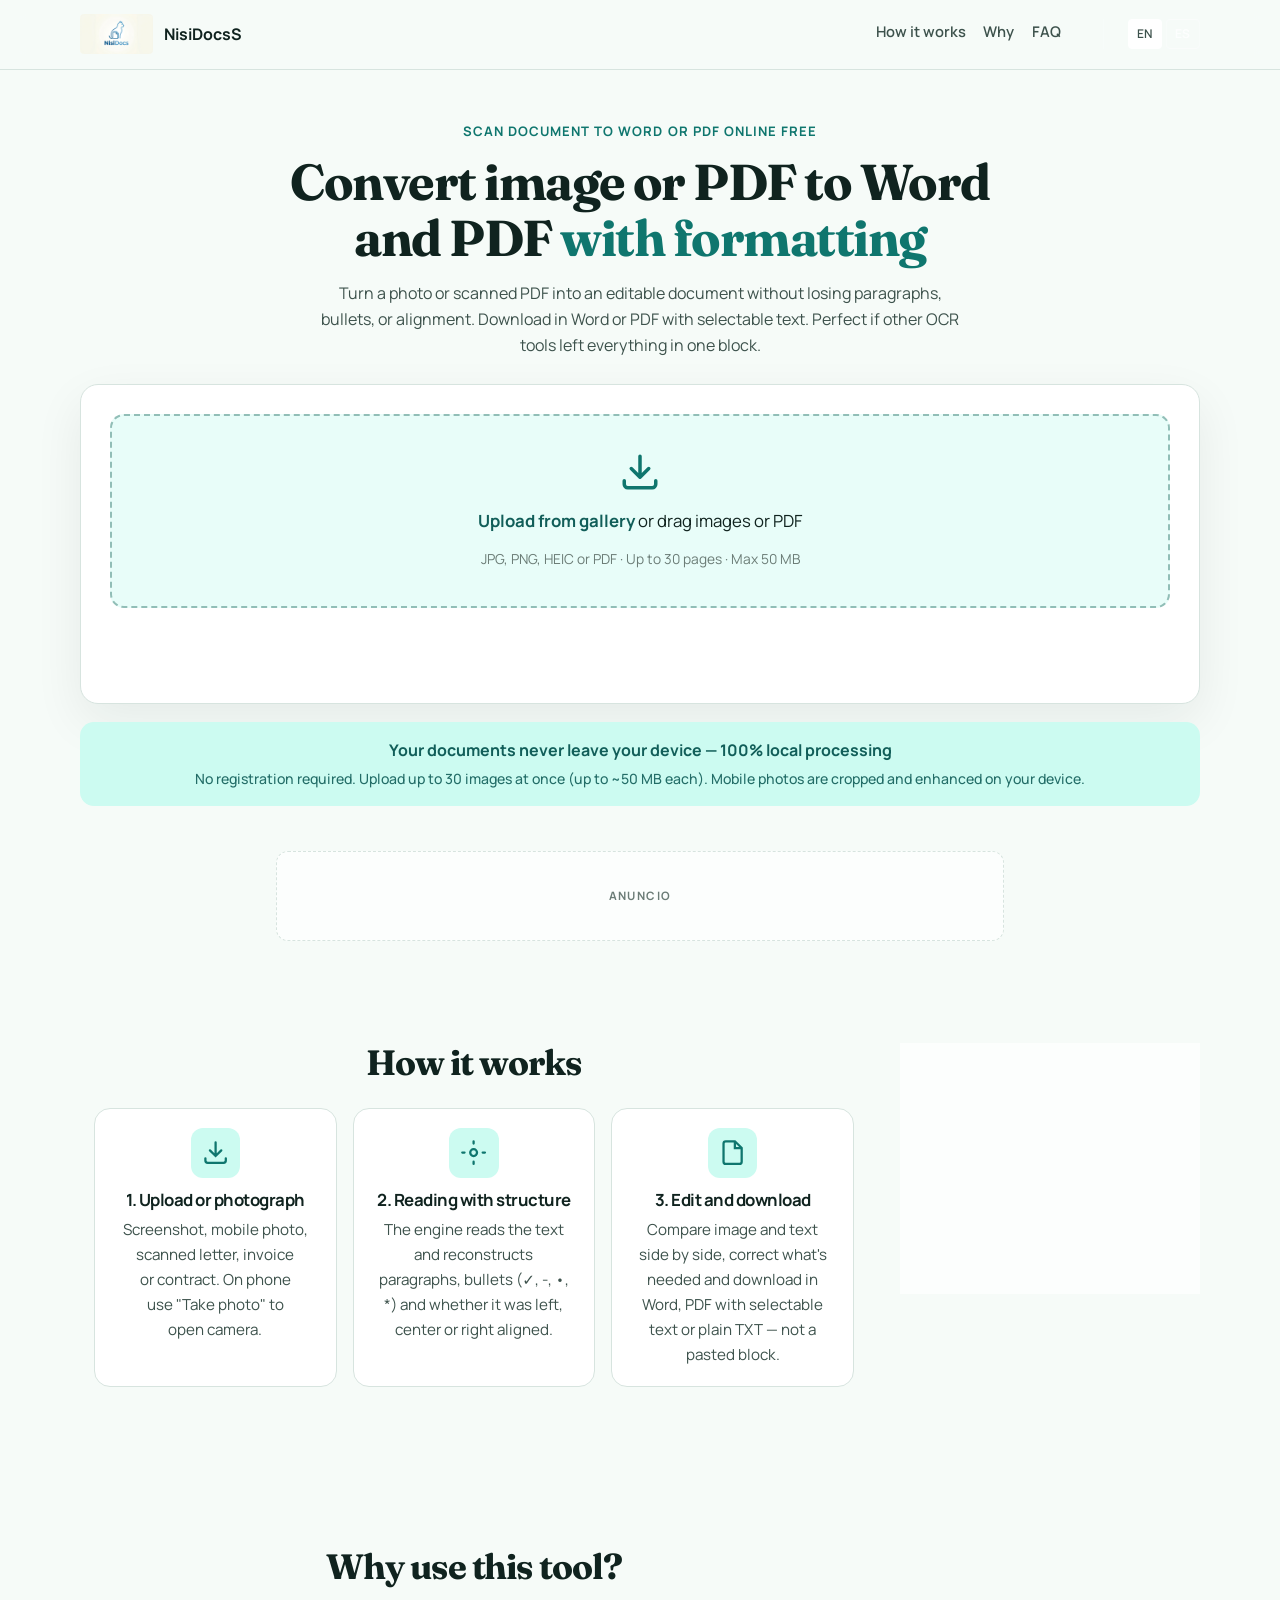
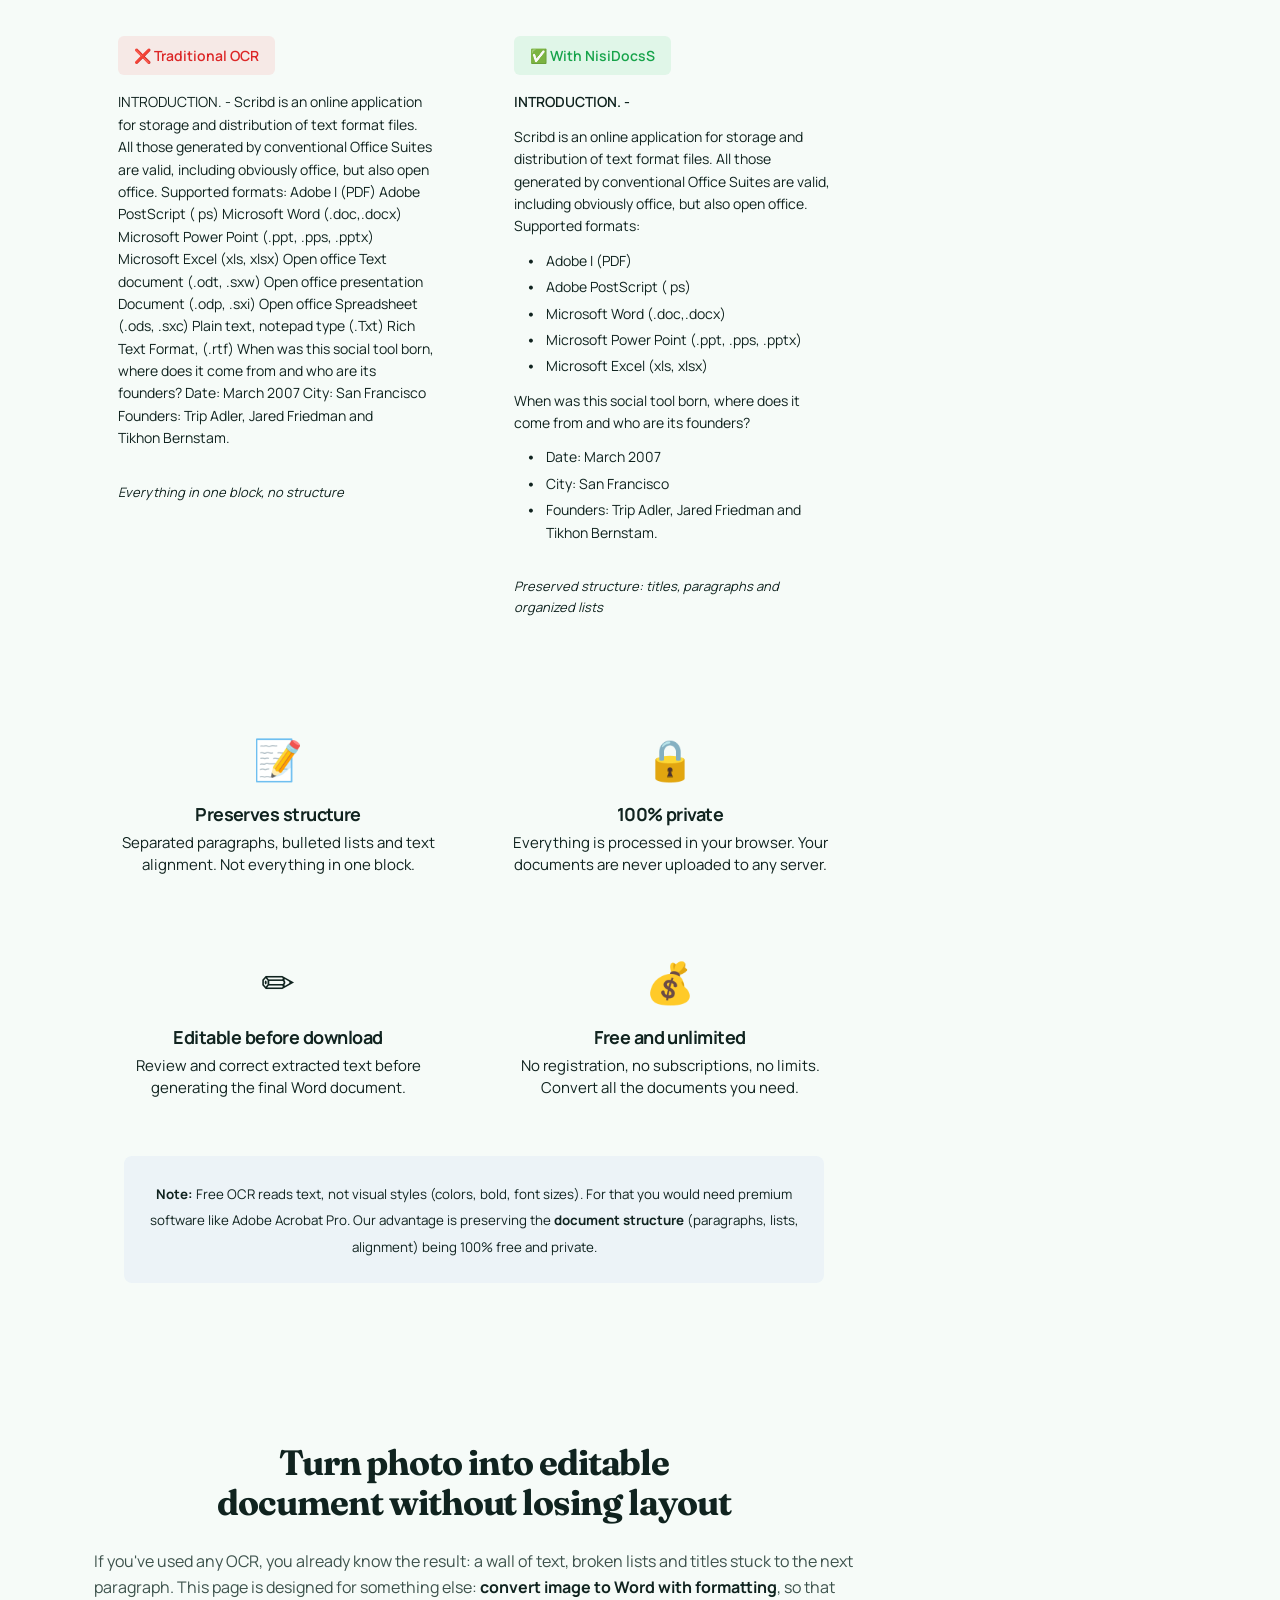
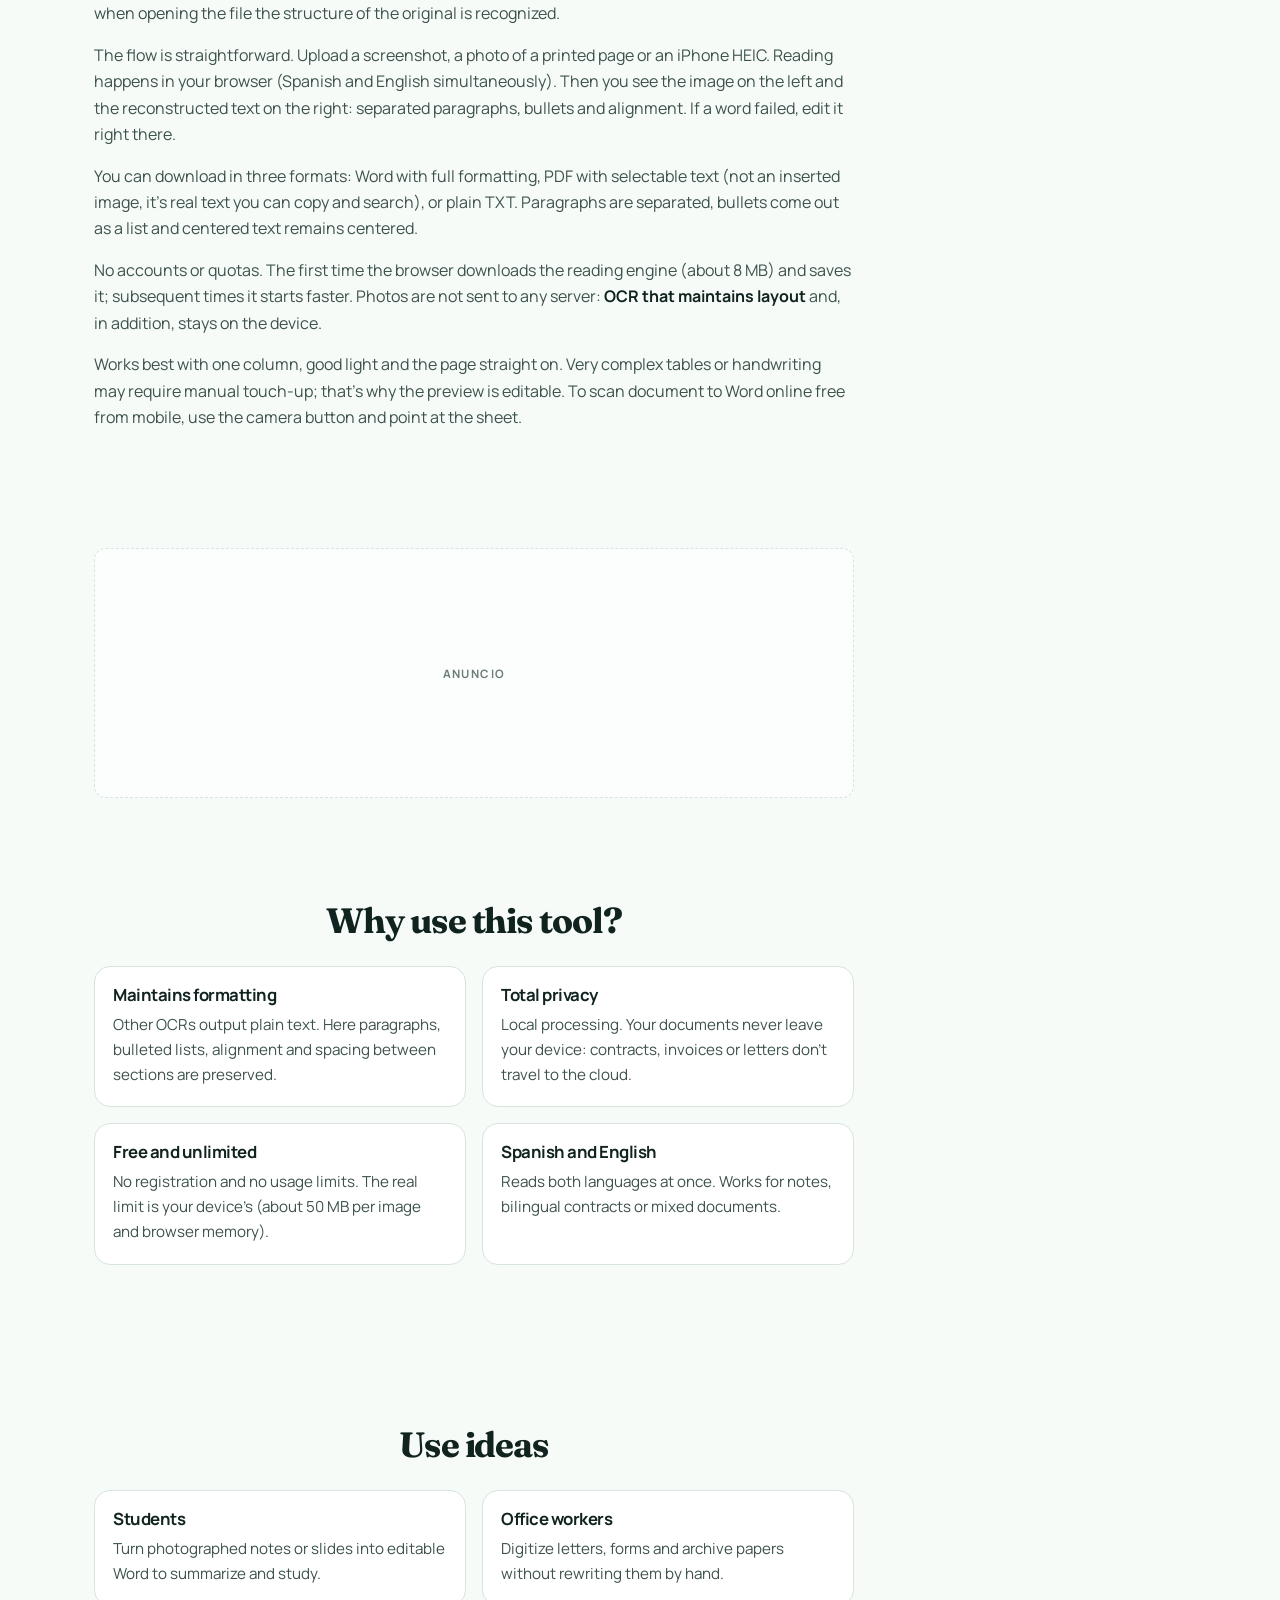
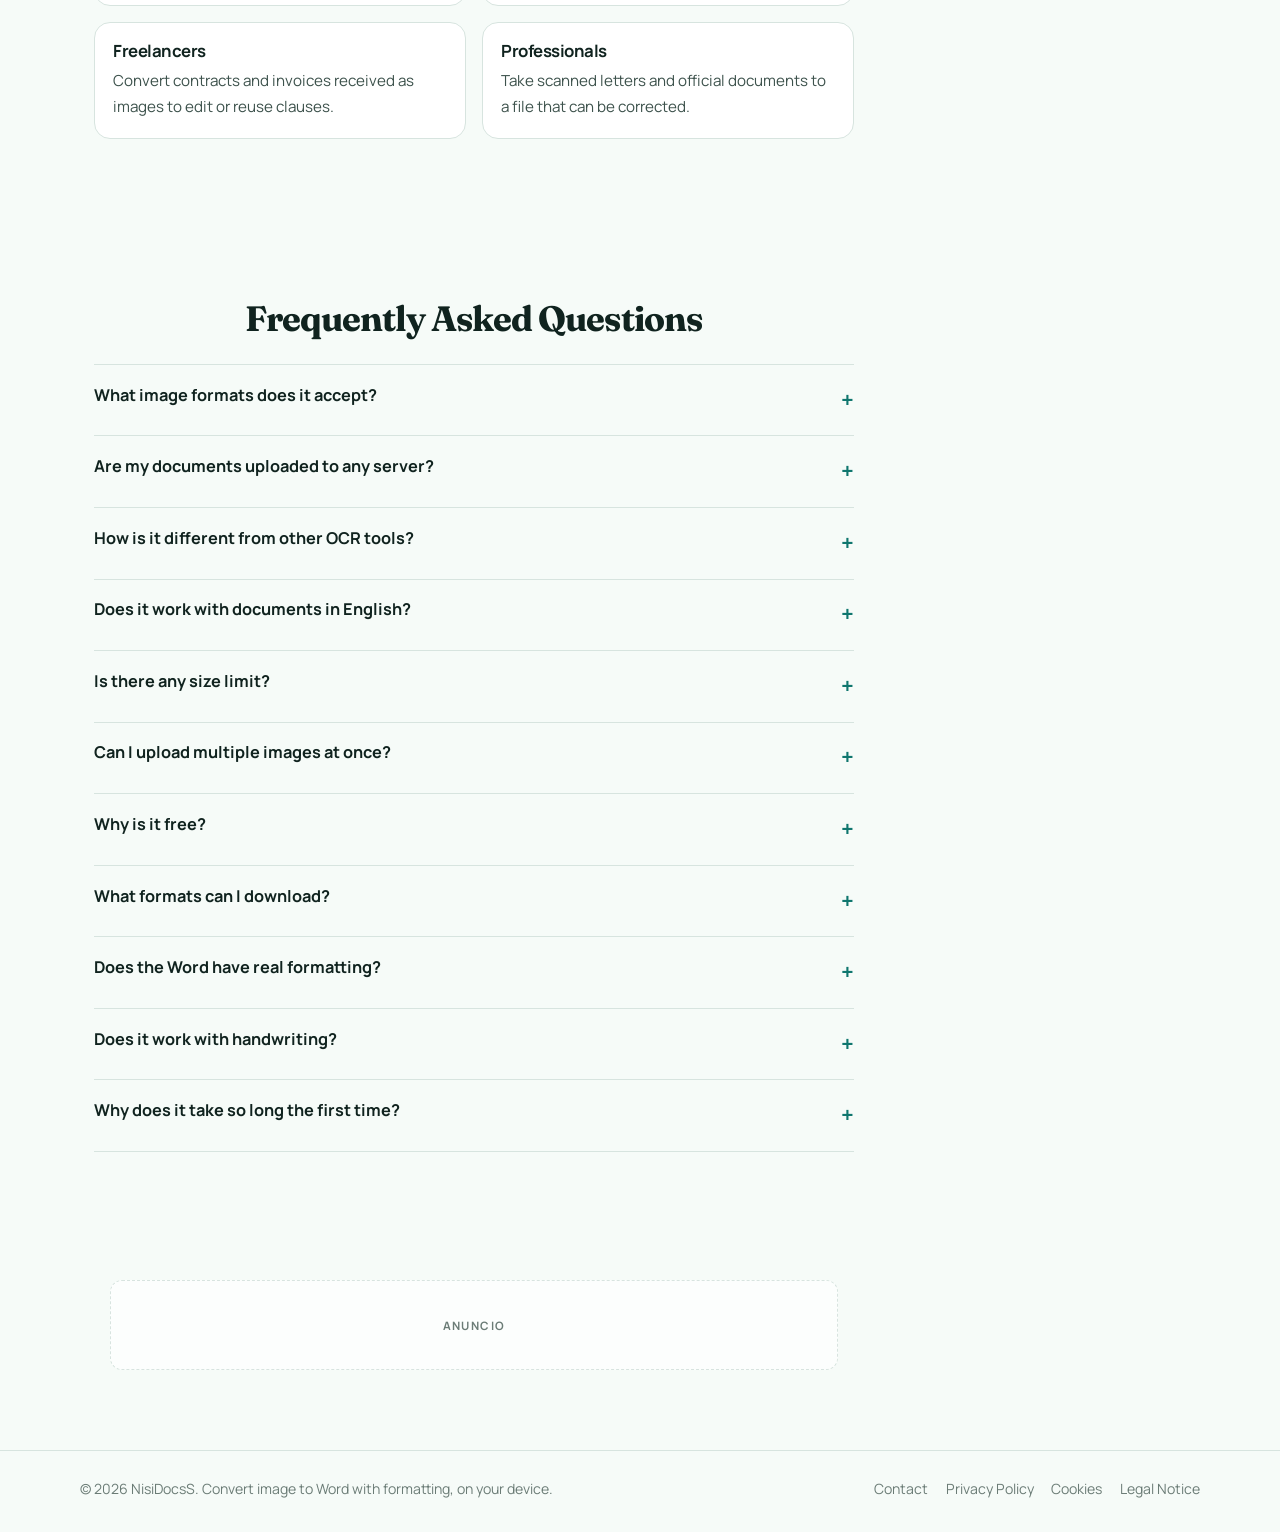
==== commit e0de2695: "Debug: Add detailed logs to saveBlob function" ====
--- a/index.html
+++ b/index.html
@@ -511,7 +511,7 @@
   <script defer src="lib/manifest.js?v=20260910h"></script>
   <script defer src="translations.js?v=20260921h"></script>
   <script defer src="i18n.js?v=20260921k"></script>
-  <script defer src="main.js?v=20260921c"></script>
+  <script defer src="main.js?v=20260922c"></script>
   
   <!-- Evadav Service Worker Registration -->
   <script>
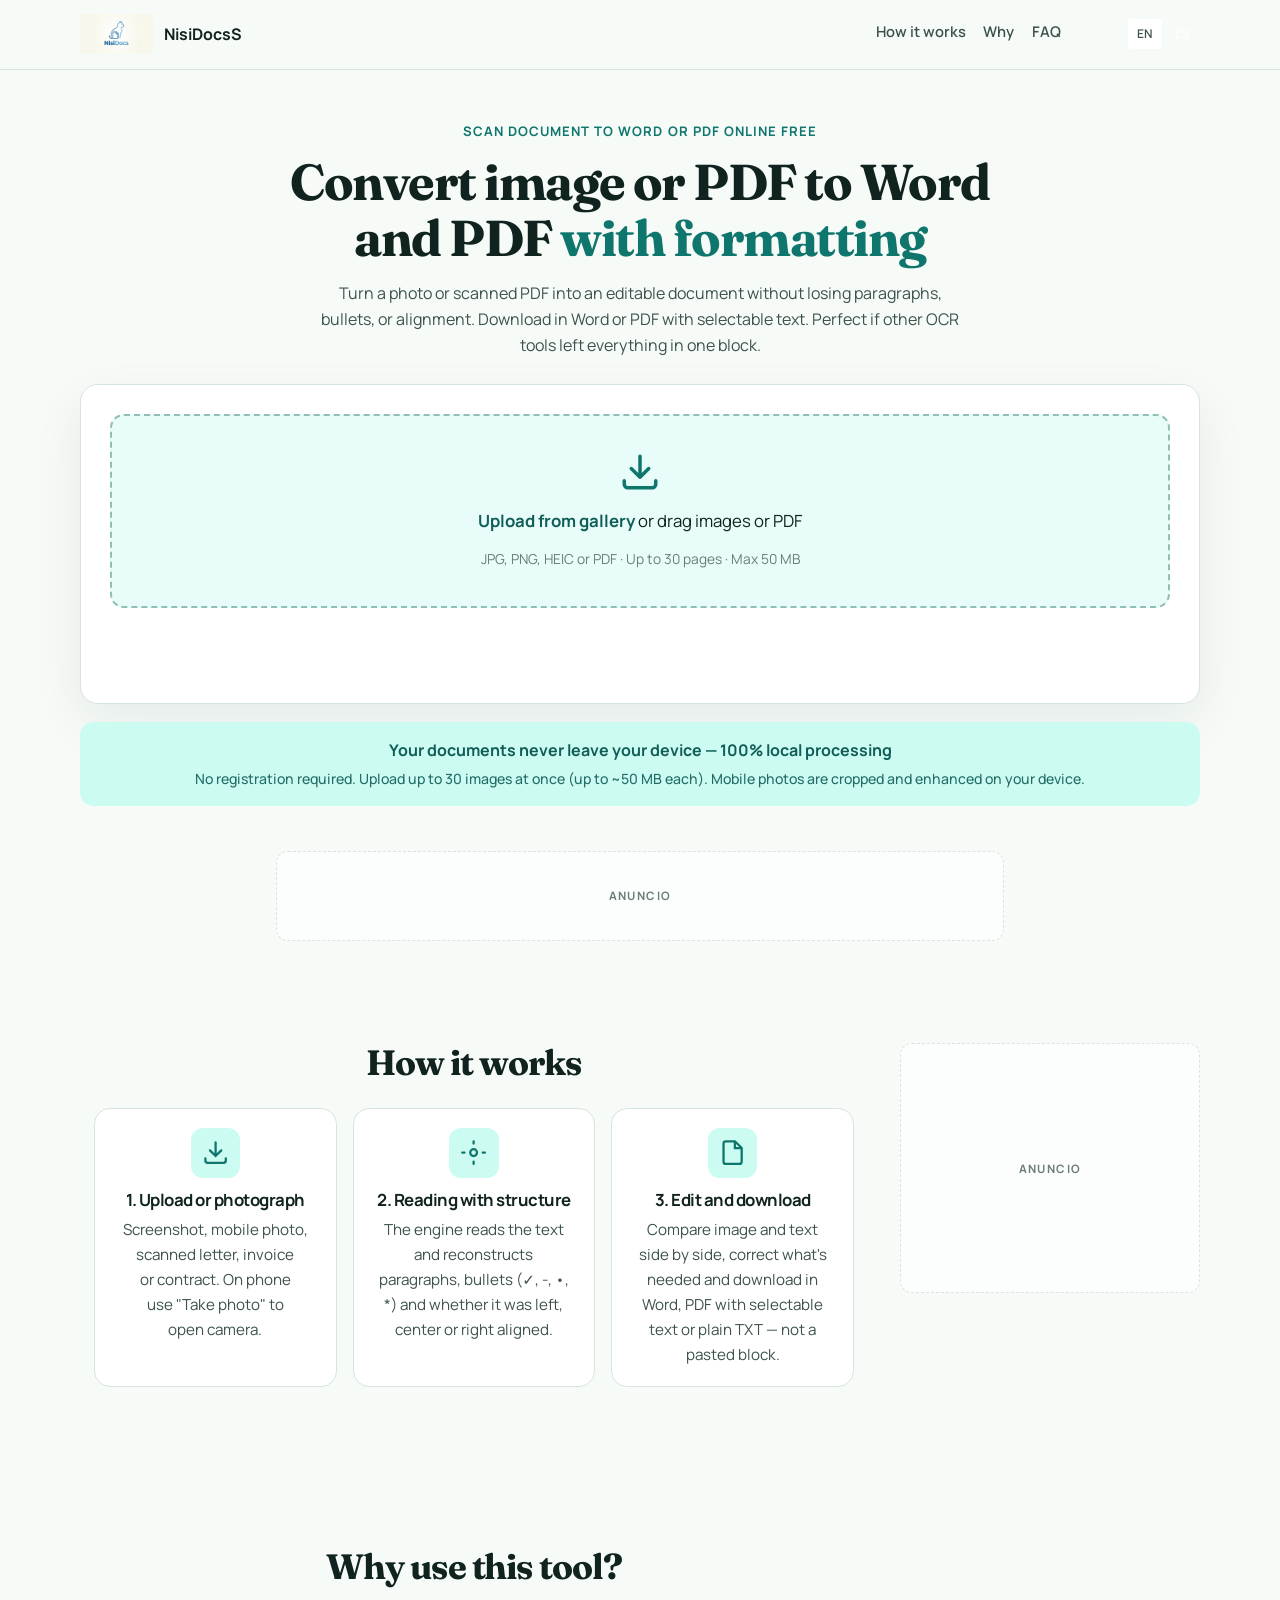
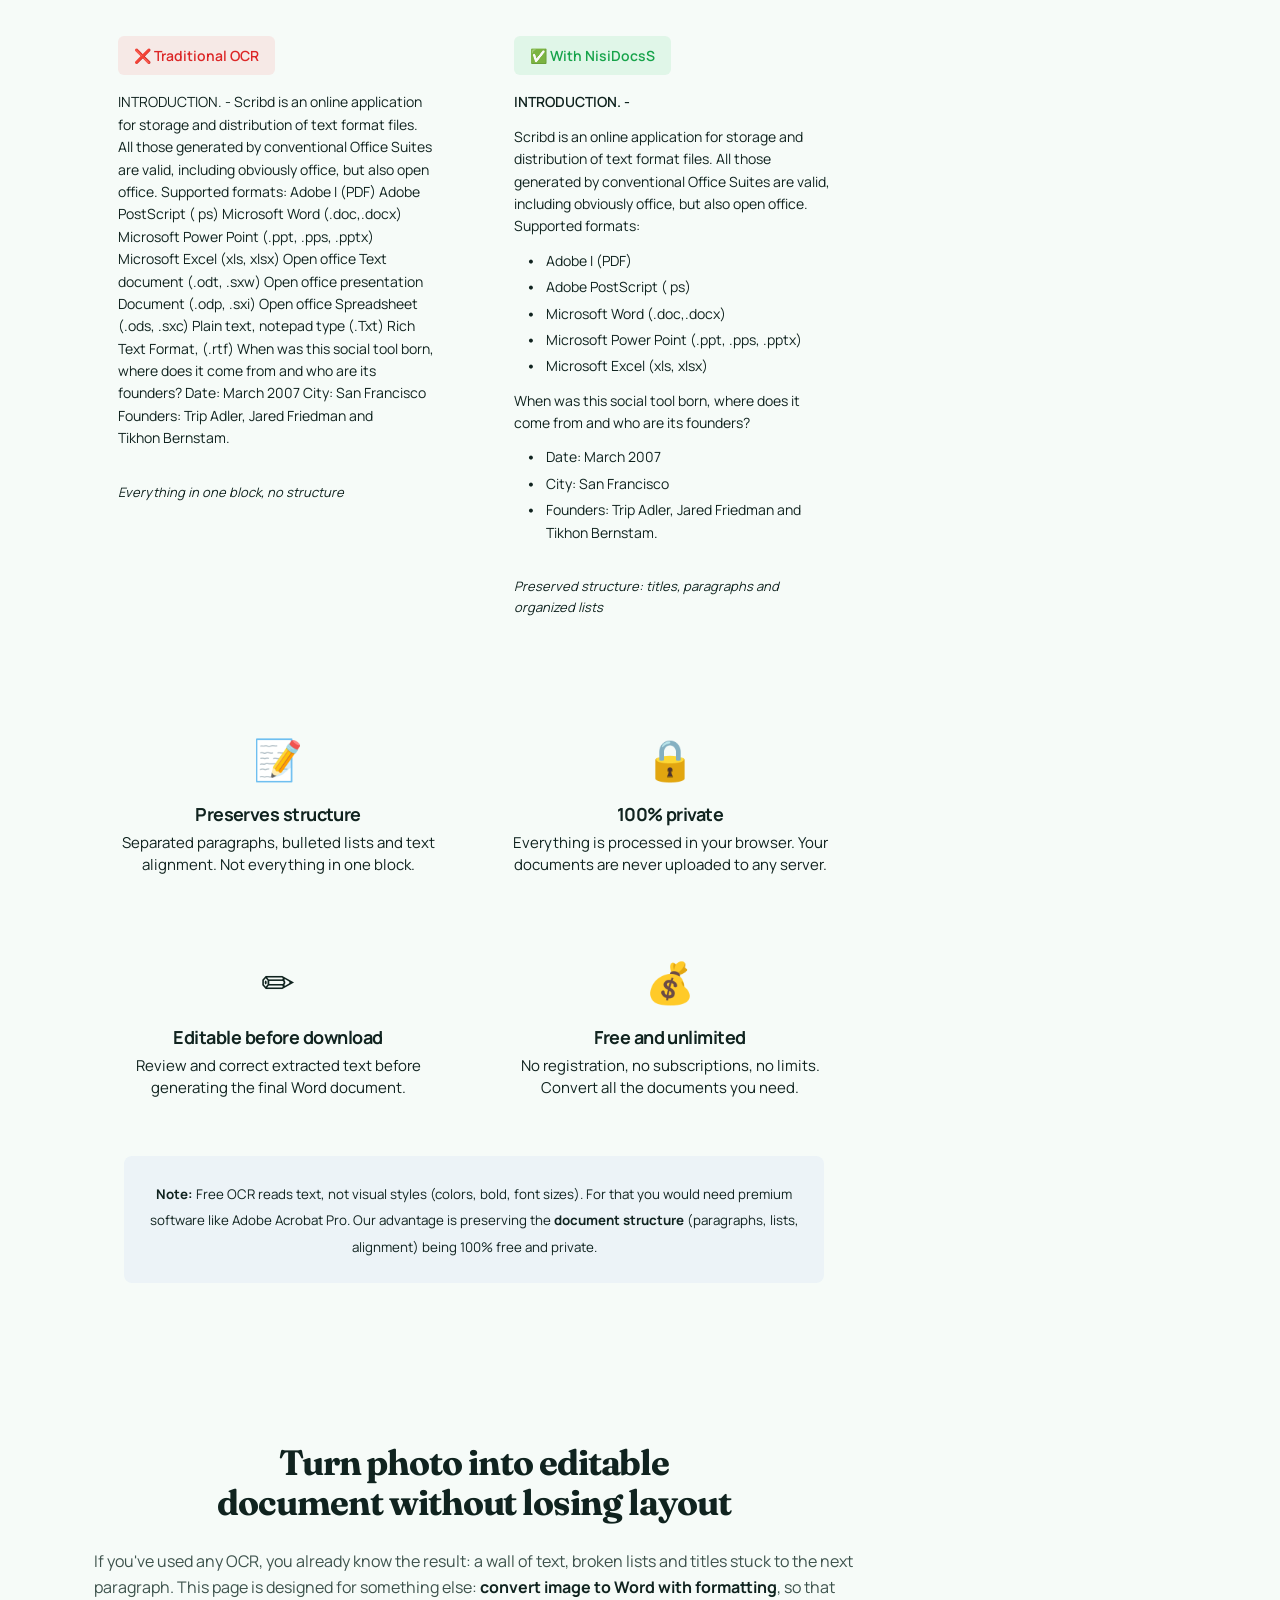
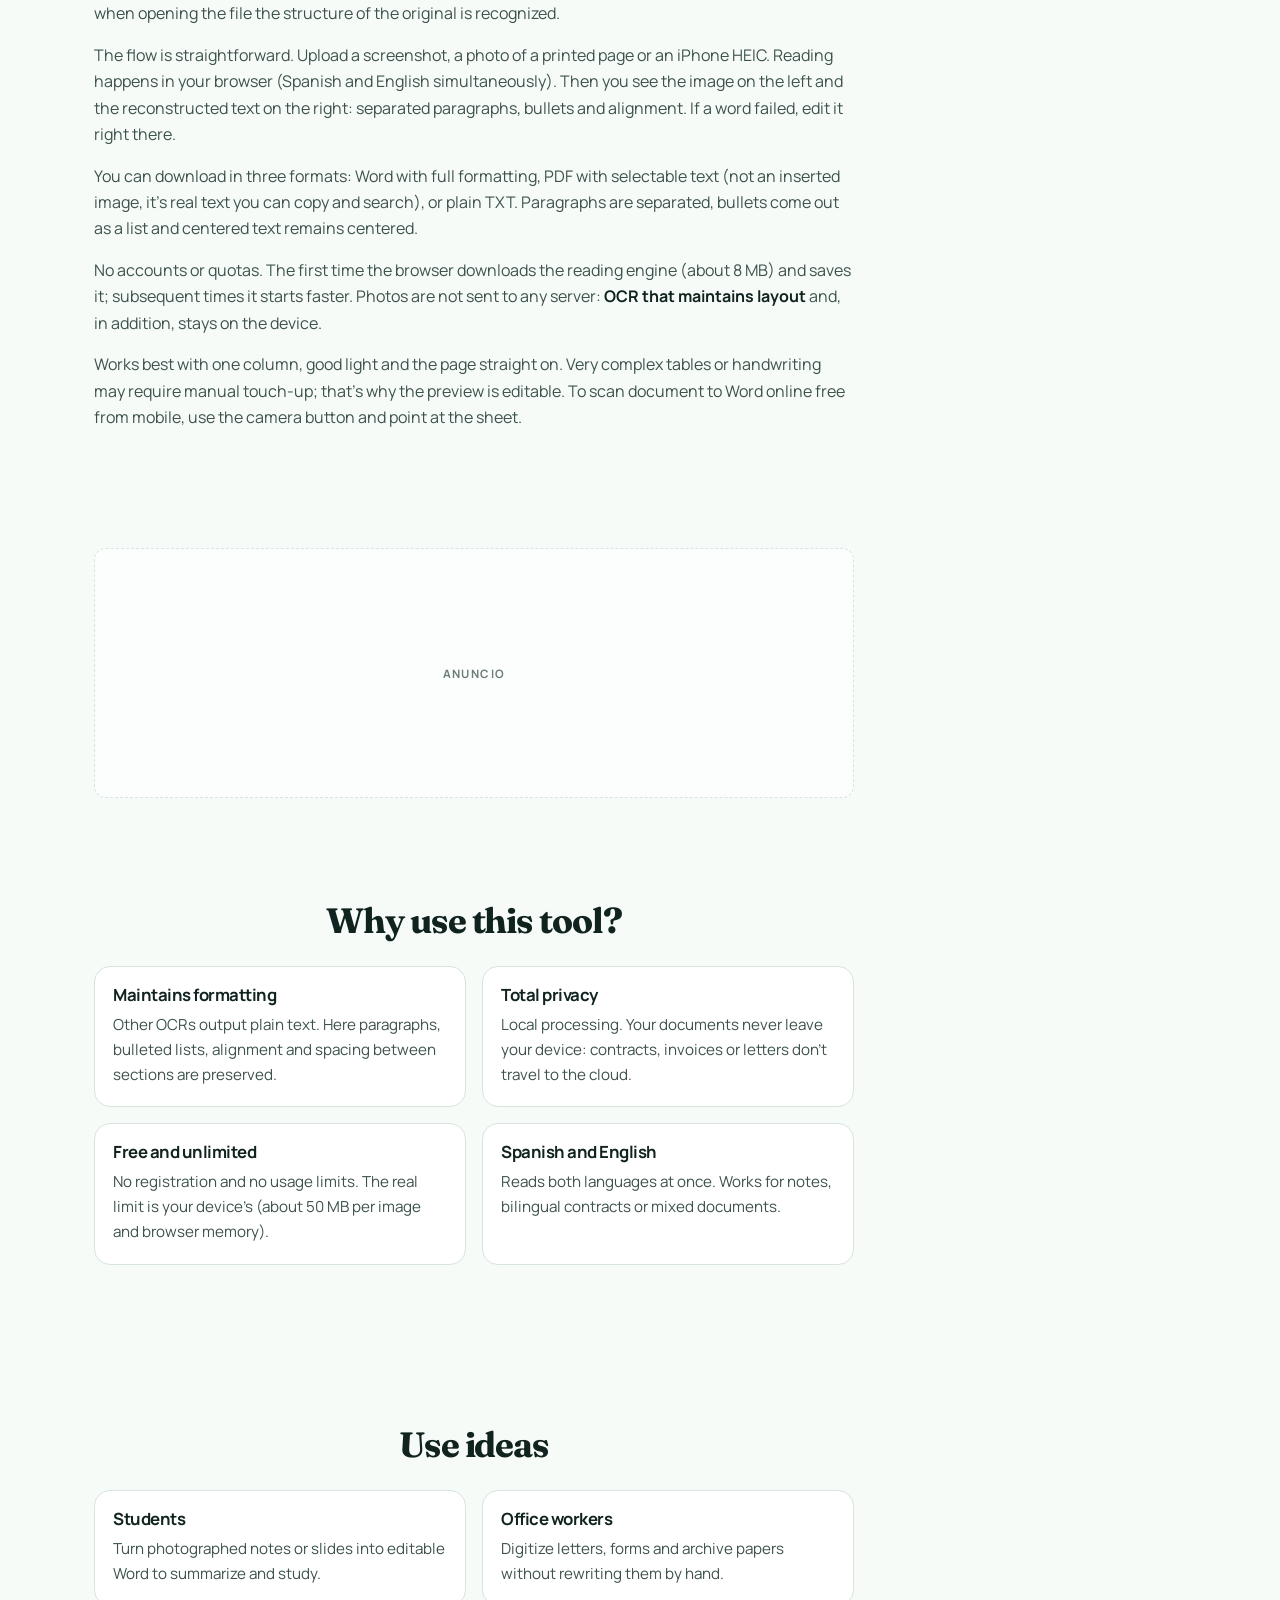
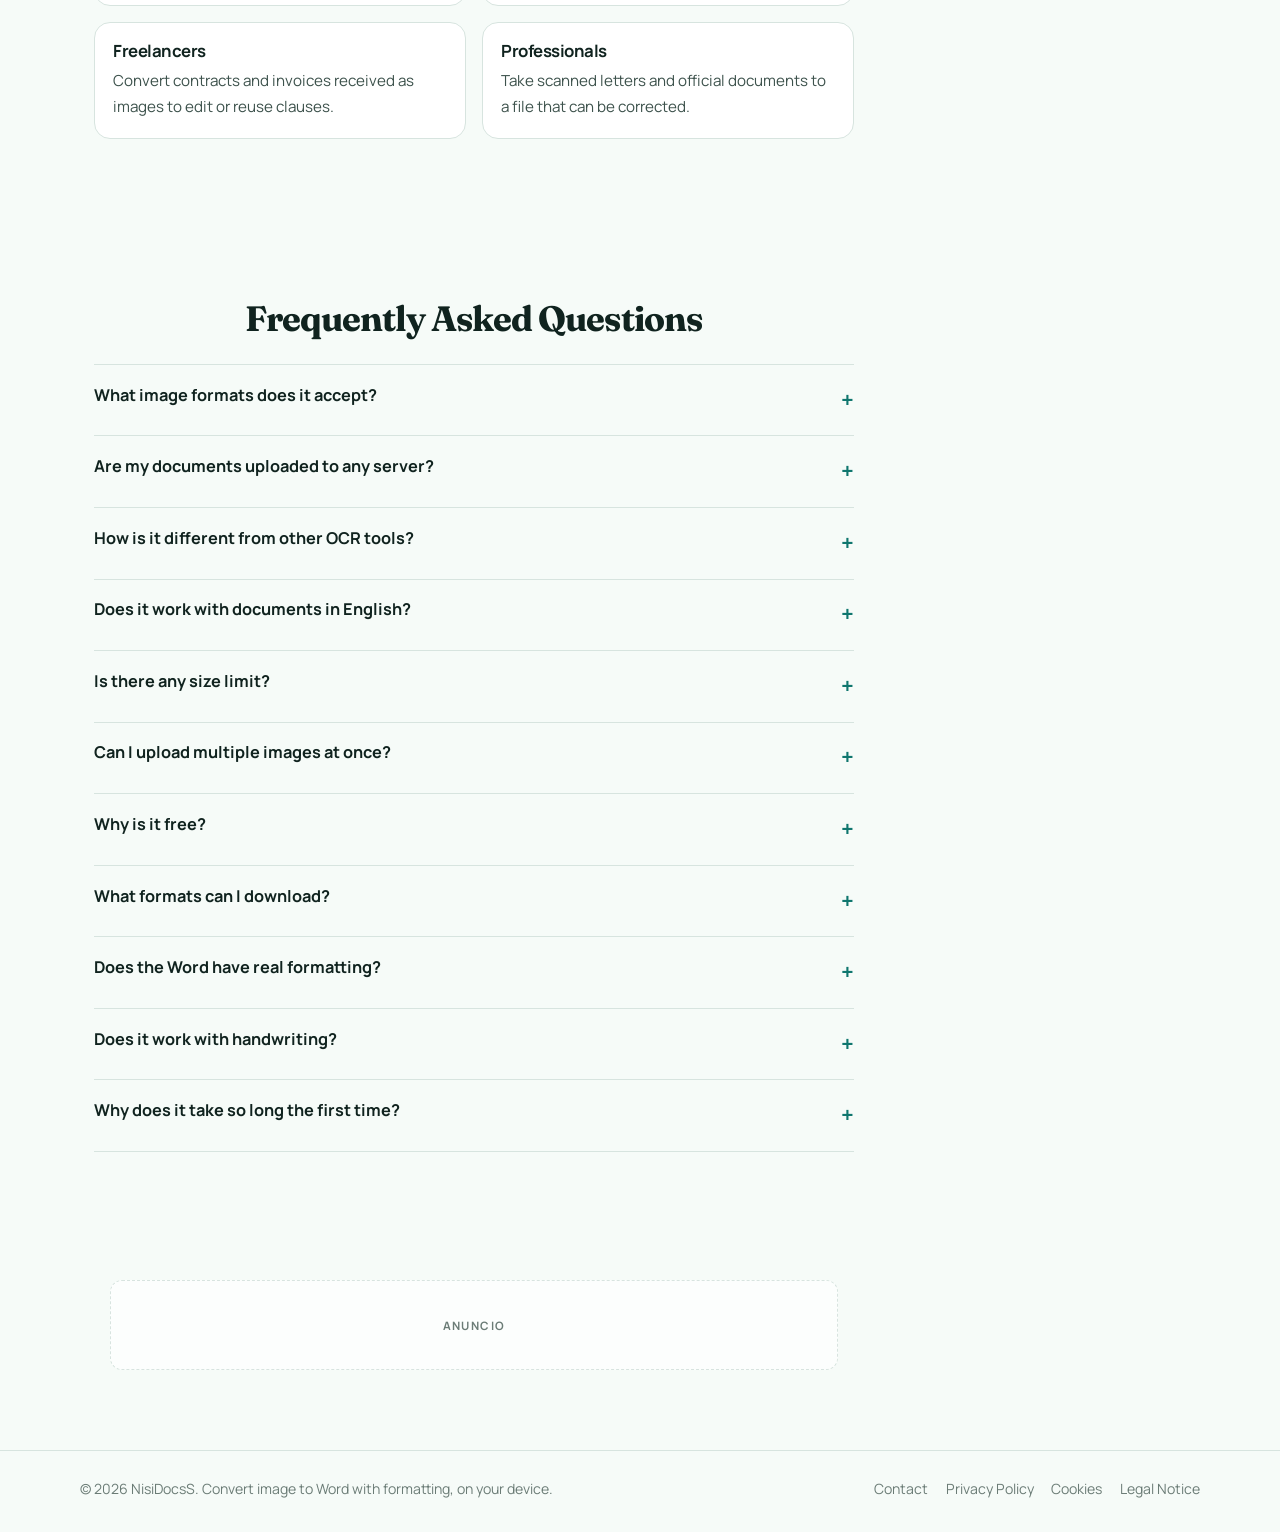
==== commit 123708d7: "Fix: Add delay to download click to prevent browser blocking" ====
--- a/index.html
+++ b/index.html
@@ -511,7 +511,7 @@
   <script defer src="lib/manifest.js?v=20260910h"></script>
   <script defer src="translations.js?v=20260921h"></script>
   <script defer src="i18n.js?v=20260921k"></script>
-  <script defer src="main.js?v=20260922c"></script>
+  <script defer src="main.js?v=20260922d"></script>
   
   <!-- Evadav Service Worker Registration -->
   <script>
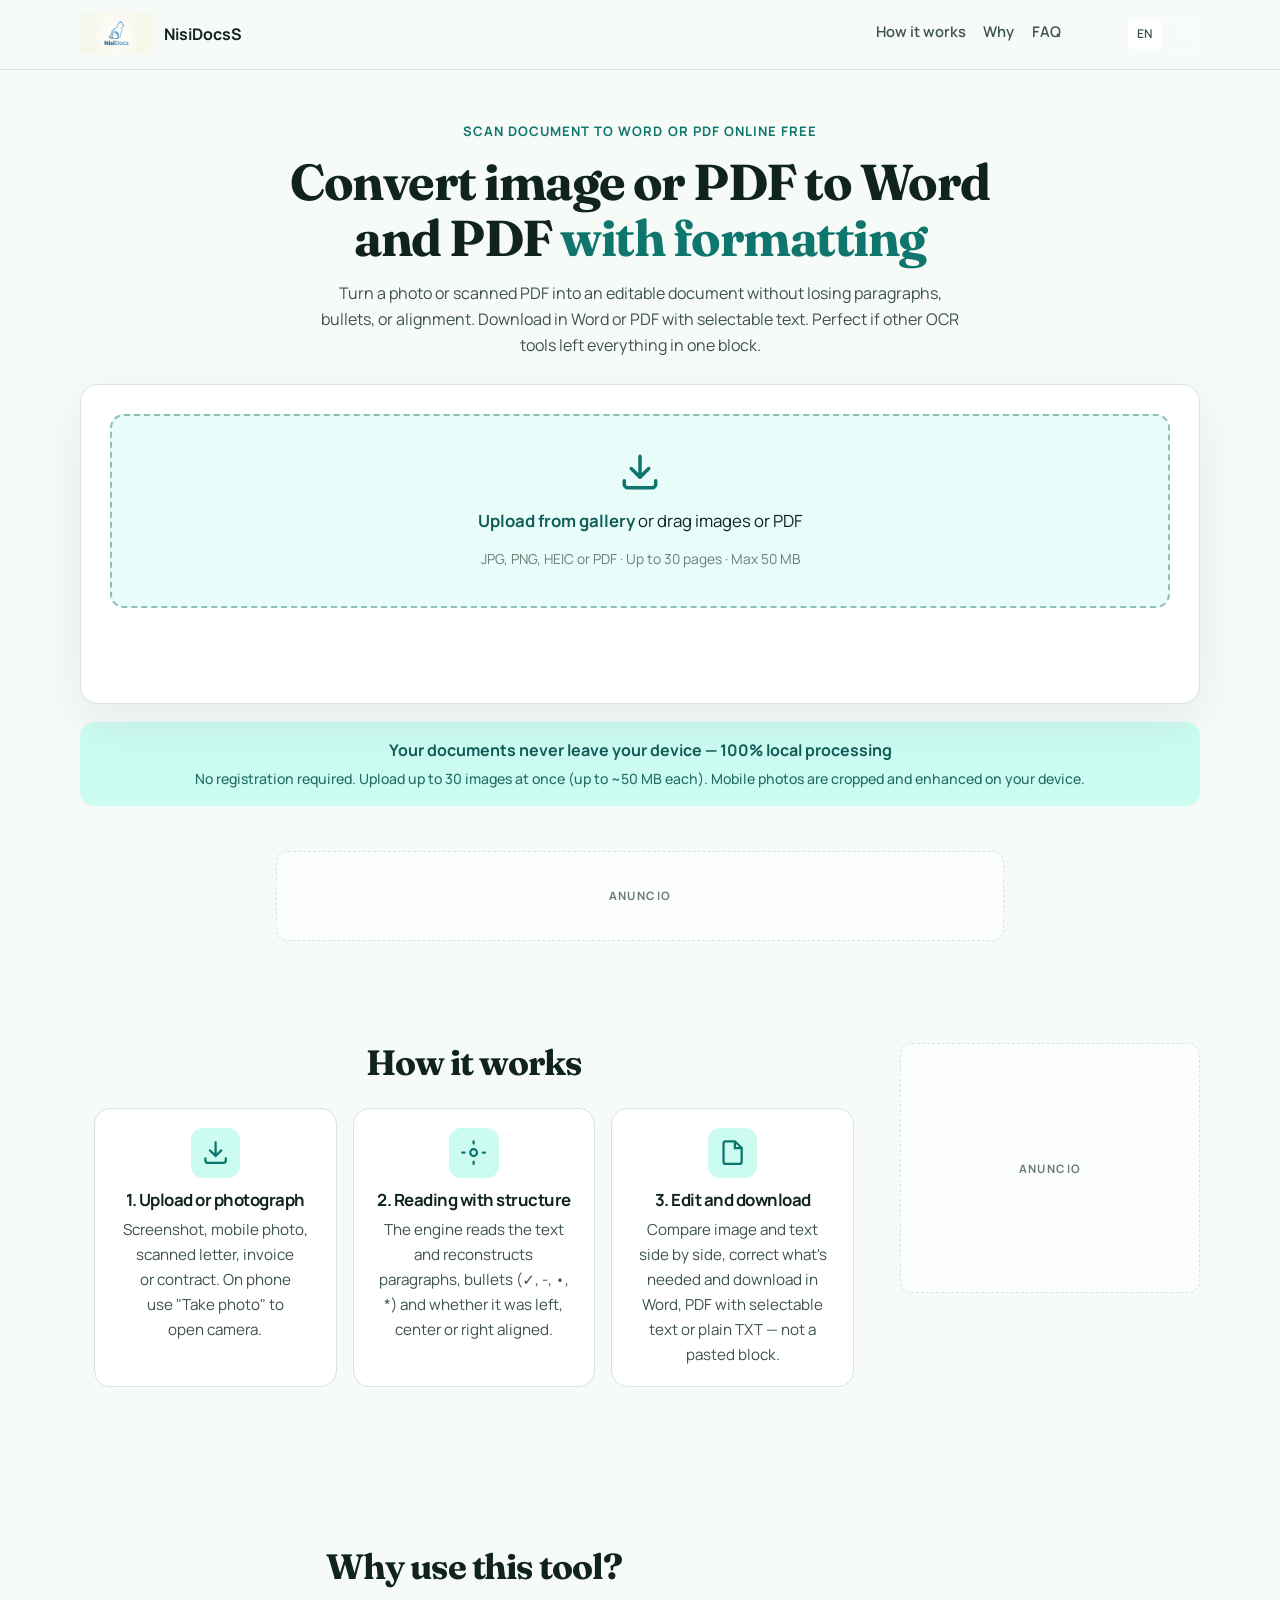
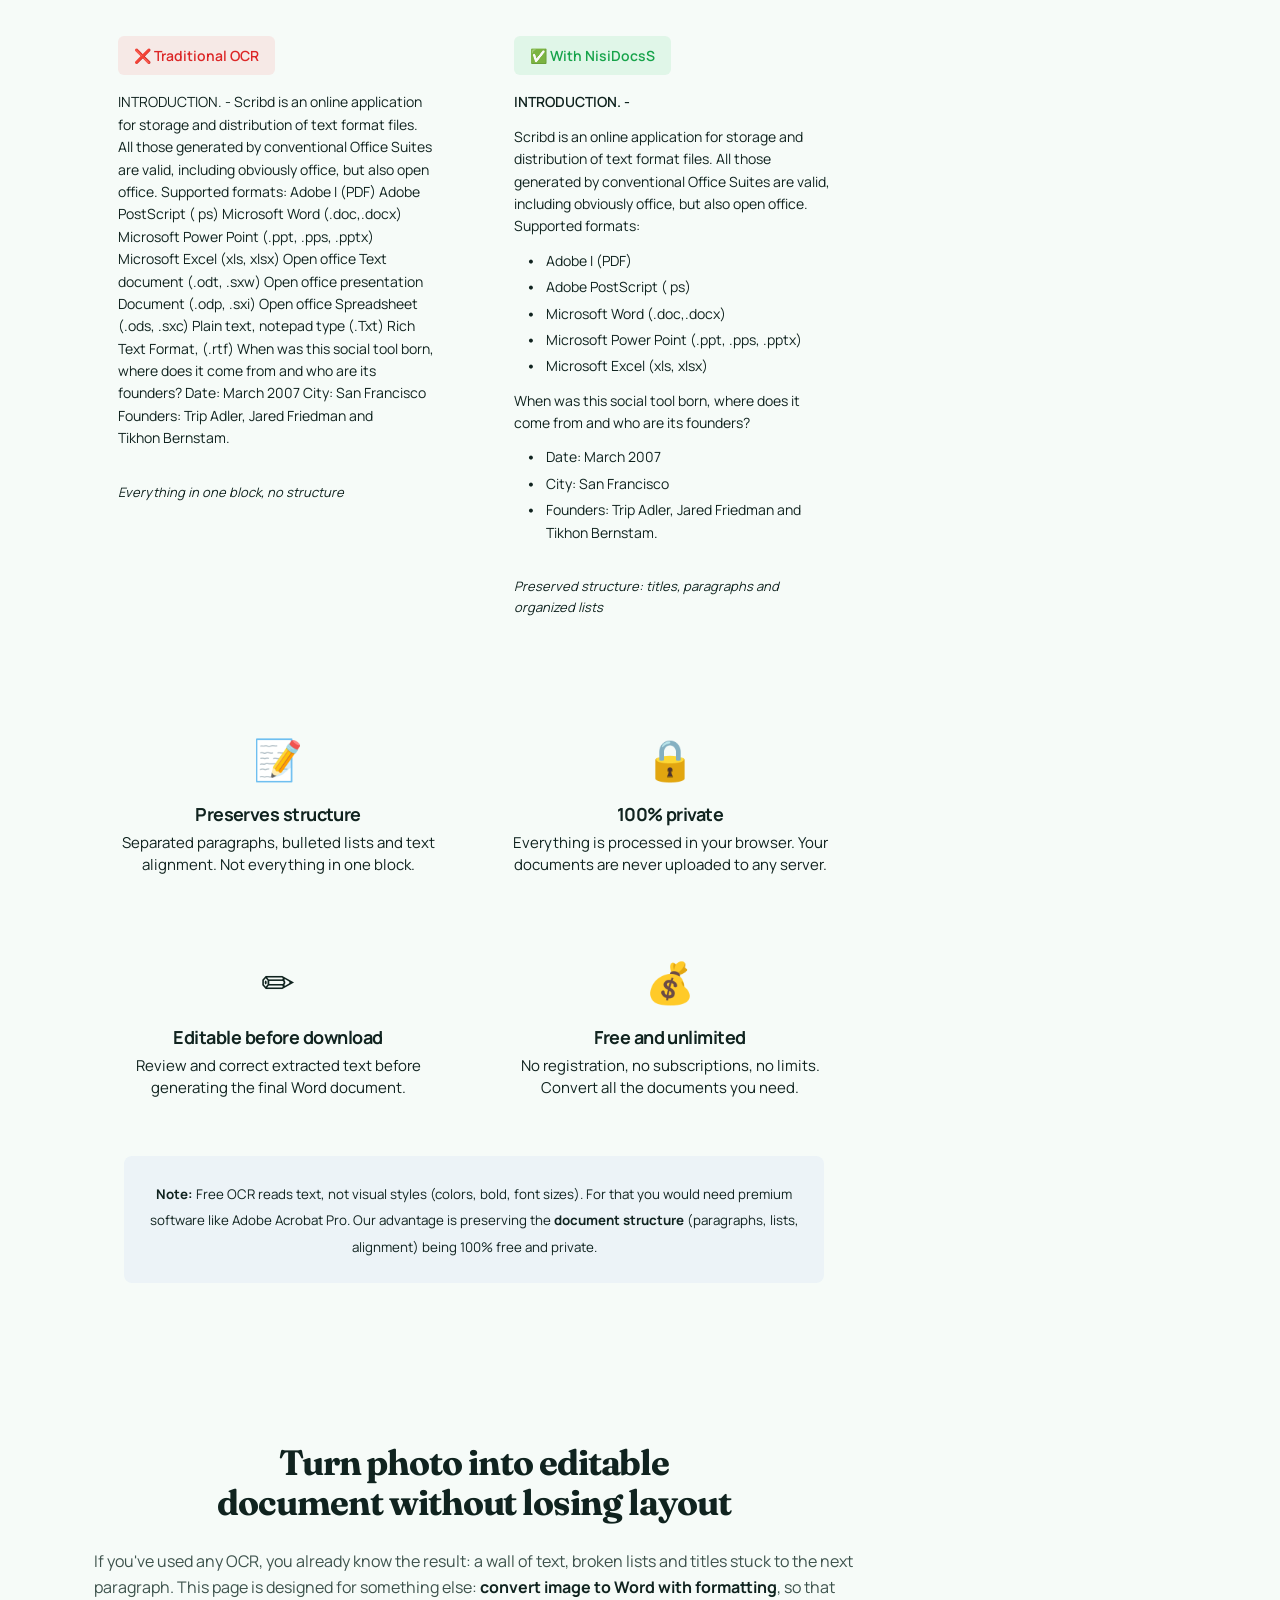
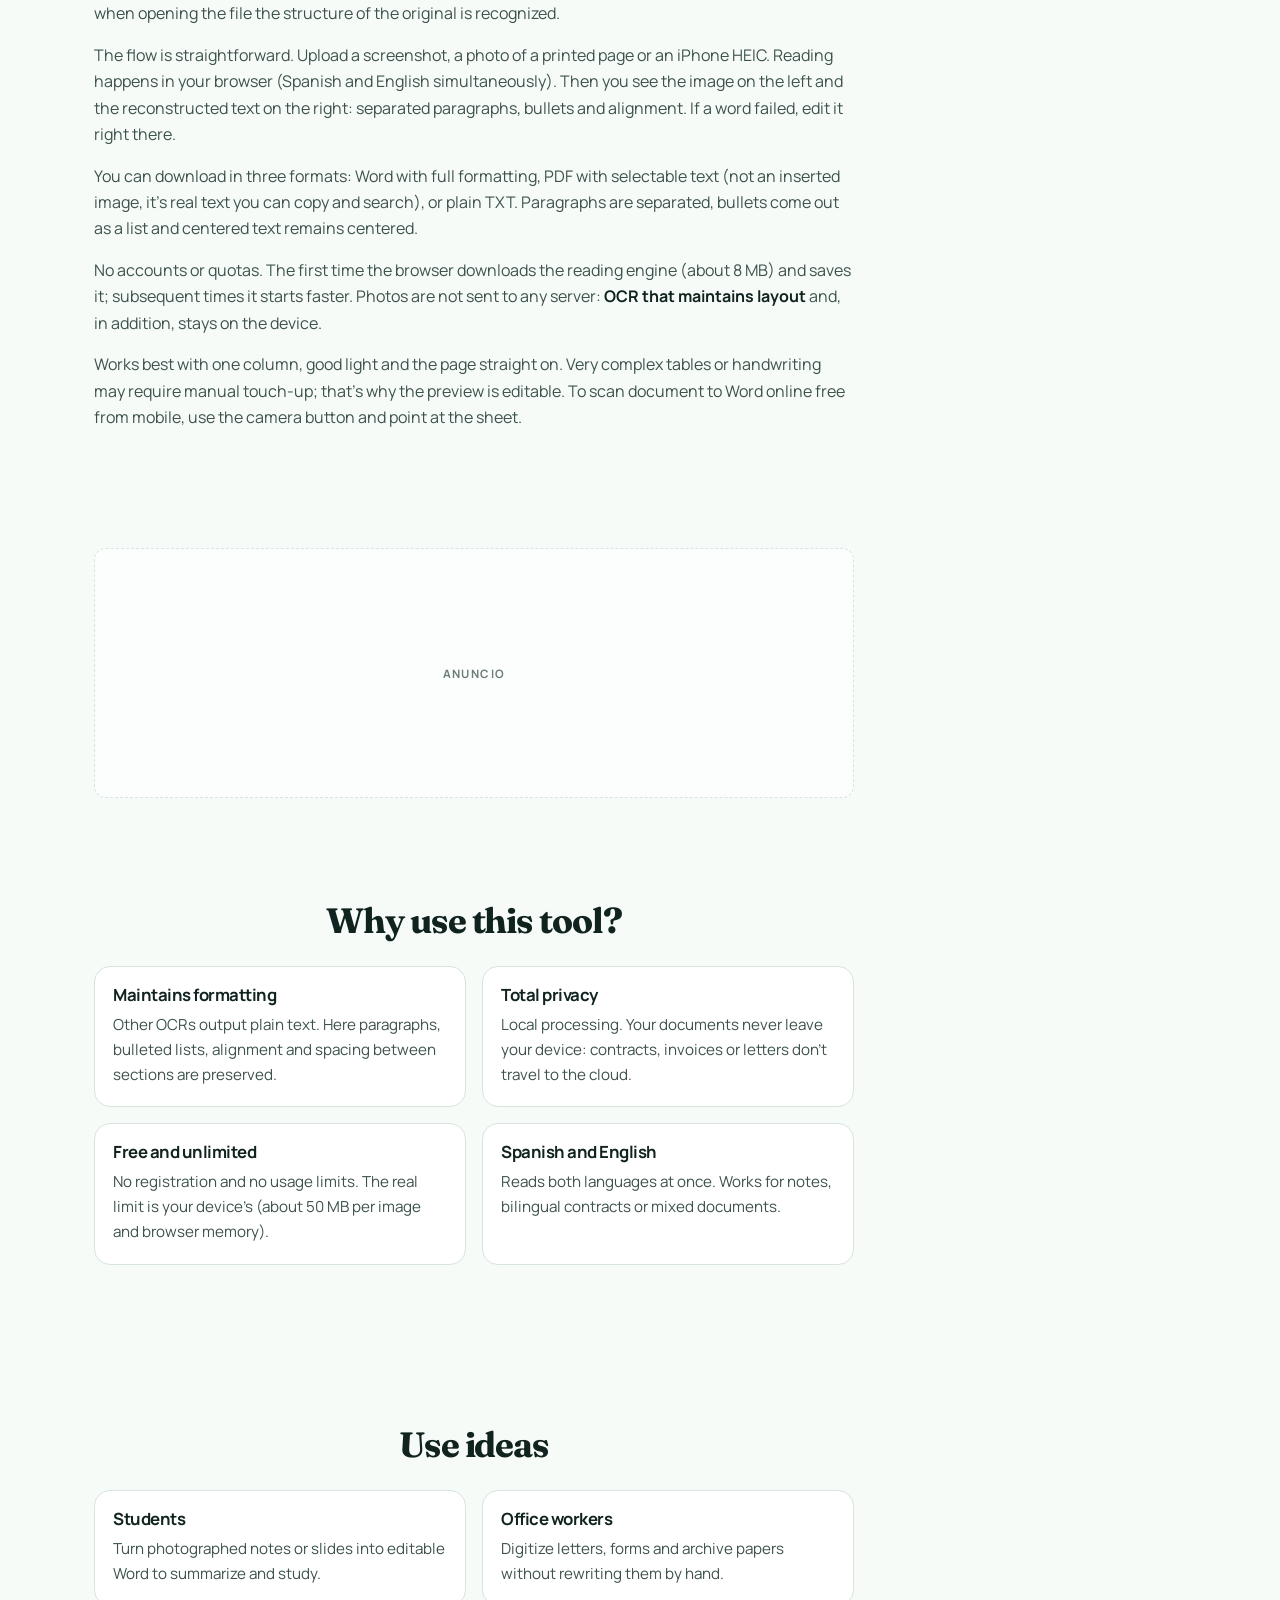
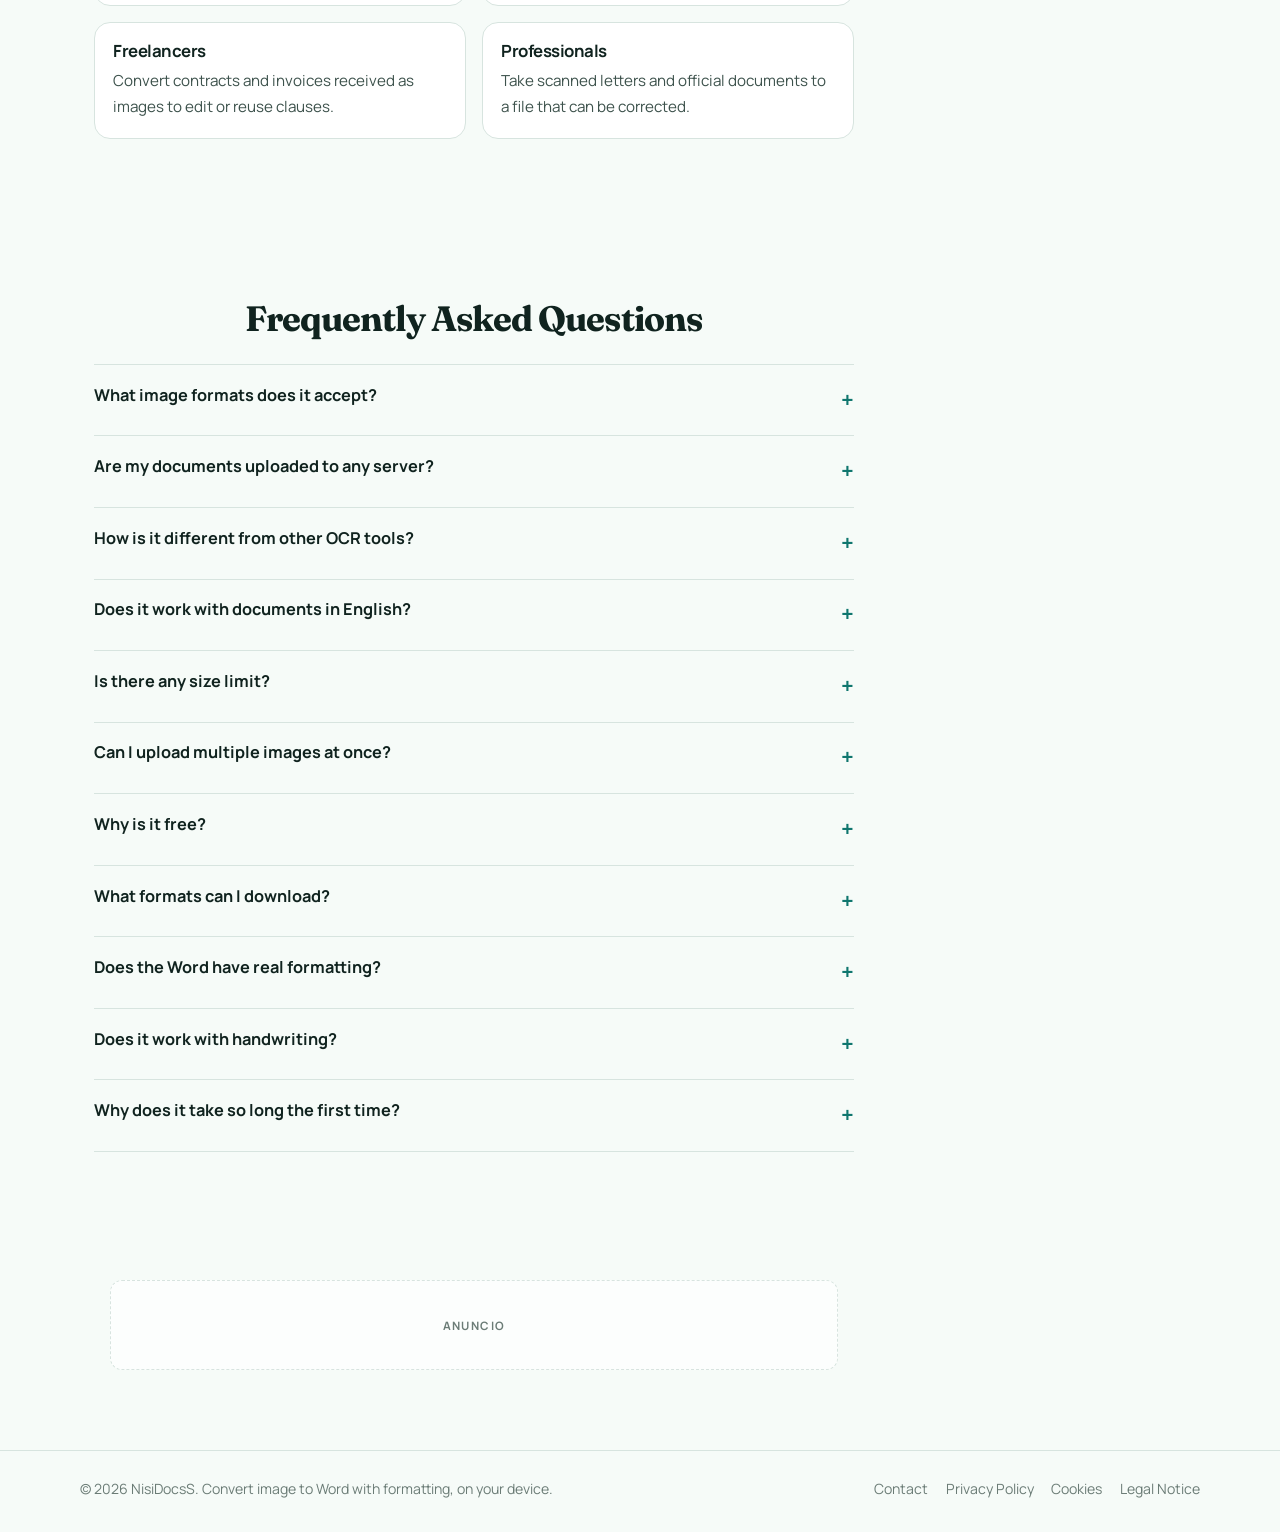
==== commit 6a9ade83: "Fix file picker and Word/TXT downloads on GitHub Pages. Remove overlay ads and Evadav service worker" ====
--- a/index.html
+++ b/index.html
@@ -13,27 +13,12 @@
   <meta property="og:type" content="website">
   <meta property="og:url" content="https://alejandrom3ndoza6755-star.github.io/">
 
-  <!-- Redes de Anuncios: Adsterra + Evadav -->
-  <!-- Adsterra Native Banner -->
-  <script src="https://pl31359340.profitableratecpmnetwork.com/66/48/aa/6648aa152a09188af46bc2c6449670c9.js"></script>
-  
-  <!-- Evadav Native Ads -->
-  <script>(function(d){let s=d.createElement('script');s.async=true;s.src='https://avases.com/code/native.js?h=waWQiOjEyMjU5OTksInNpZCI6MTc5NjU3Mywid2lkIjo3NDgyMTQsInNyYyI6Mn0=eyJ';d.head.appendChild(s);})(document);</script>
-  
-  <!-- Evadav Interstitial (se muestra al descargar) -->
-  <script>
-    // Función global para mostrar interstitial de Evadav
-    window.evadavShowInterstitial = function() {
-      // TODO: Reemplaza esto con el código de interstitial de Evadav
-      // Obtén el código desde: https://evadav.com/ → Add code → Interstitial
-      console.log('Interstitial de Evadav: Agrega el código aquí');
-    };
-  </script>
+  <!-- Banners de Adsterra: solo en los .ad-slot del cuerpo, no nativos/overlays que bloquean clics -->
 
   <link rel="preconnect" href="https://fonts.googleapis.com">
   <link rel="preconnect" href="https://fonts.gstatic.com" crossorigin>
   <link rel="stylesheet" href="https://fonts.googleapis.com/css2?family=Fraunces:opsz,wght@9..144,600;9..144,700&family=Manrope:wght@400;500;600;700&display=swap">
-  <link rel="stylesheet" href="styles.css?v=20260910c">
+  <link rel="stylesheet" href="styles.css?v=20260924a">
 
   <script type="application/ld+json">
   {
@@ -128,24 +113,24 @@
           </noscript>
 
           <div class="tool-card__zone" data-zone="idle">
-            <label for="file-input" class="dropzone">
+            <button type="button" class="dropzone" id="btn-pick-files">
               <svg class="dropzone__icon" viewBox="0 0 24 24" fill="none" aria-hidden="true">
                 <path d="M7 10L12 15L17 10M12 15V3" stroke="currentColor" stroke-width="2" stroke-linecap="round" stroke-linejoin="round"/>
                 <path d="M3 17V19C3 20.1046 3.89543 21 5 21H19C20.1046 21 21 20.1046 21 19V17" stroke="currentColor" stroke-width="2" stroke-linecap="round"/>
               </svg>
               <span class="dropzone__text" data-i18n="dropzone_text"><strong>Sube desde la galería</strong> o arrastra imágenes o PDF</span>
               <span class="dropzone__hint" data-i18n="dropzone_hint">JPG, PNG, HEIC o PDF · Hasta 30 páginas · Máx 50 MB</span>
-            </label>
-            <input type="file" id="file-input" accept="image/jpeg,image/png,image/heic,image/heif,image/*,application/pdf" multiple hidden>
-
-            <label for="camera-input" class="btn-camera">
+            </button>
+            <input type="file" id="file-input" class="visually-hidden" accept="image/jpeg,image/png,image/heic,image/heif,image/*,application/pdf" multiple>
+
+            <button type="button" class="btn-camera" id="btn-camera">
               <svg viewBox="0 0 24 24" fill="none" aria-hidden="true">
                 <path d="M23 19a2 2 0 0 1-2 2H3a2 2 0 0 1-2-2V8a2 2 0 0 1 2-2h4l2-3h6l2 3h4a2 2 0 0 1 2 2z" stroke="currentColor" stroke-width="2" stroke-linecap="round" stroke-linejoin="round"/>
                 <circle cx="12" cy="13" r="4" stroke="currentColor" stroke-width="2"/>
               </svg>
               <span data-i18n="btn_camera">Tomar foto</span>
-            </label>
-            <input type="file" id="camera-input" accept="image/*" capture="environment" hidden>
+            </button>
+            <input type="file" id="camera-input" class="visually-hidden" accept="image/*" capture="environment">
           </div>
 
           <div class="tool-card__zone" data-zone="loading-engine">
@@ -511,14 +496,14 @@
   <script defer src="lib/manifest.js?v=20260910h"></script>
   <script defer src="translations.js?v=20260921h"></script>
   <script defer src="i18n.js?v=20260921k"></script>
-  <script defer src="main.js?v=20260922d"></script>
+  <script defer src="main.js?v=20260924a"></script>
   
-  <!-- Evadav Service Worker Registration -->
+  <!-- Quita el service worker de Evadav (bloqueaba clics y descargas en GitHub Pages) -->
   <script>
   if ('serviceWorker' in navigator) {
-    navigator.serviceWorker.register('/evasw.js', { scope: '/' })
-      .then(reg => console.log('Evadav SW registered'))
-      .catch(err => console.log('Evadav SW registration failed'));
+    navigator.serviceWorker.getRegistrations().then(function (regs) {
+      regs.forEach(function (reg) { reg.unregister(); });
+    });
   }
   </script>
 </body>
--- a/styles.css
+++ b/styles.css
@@ -139,7 +139,22 @@
   max-width: 40rem; margin: 0 auto 1.6rem;
 }
 
+.visually-hidden {
+  position: absolute !important;
+  width: 1px !important;
+  height: 1px !important;
+  padding: 0 !important;
+  margin: -1px !important;
+  overflow: hidden !important;
+  clip: rect(0, 0, 0, 0) !important;
+  white-space: nowrap !important;
+  border: 0 !important;
+}
+
 .tool-card {
+  position: relative;
+  z-index: 2;
+  isolation: isolate;
   background: var(--card);
   border: 1px solid var(--line);
   border-radius: var(--radius);
@@ -158,10 +173,11 @@
 
 .dropzone {
   display: flex; flex-direction: column; align-items: center; justify-content: center;
-  gap: 0.85rem; padding: 2.2rem 1.2rem;
+  gap: 0.85rem; padding: 2.2rem 1.2rem; width: 100%;
   border: 2px dashed color-mix(in srgb, var(--teal) 35%, var(--line));
   border-radius: 14px; background: color-mix(in srgb, var(--teal-soft) 45%, var(--card));
-  cursor: pointer; text-align: center; transition: border-color 0.2s var(--ease-out), transform 0.2s var(--ease-out);
+  cursor: pointer; text-align: center; font: inherit; color: inherit;
+  transition: border-color 0.2s var(--ease-out), transform 0.2s var(--ease-out);
 }
 .dropzone:hover, .dropzone.is-dragover {
   border-color: var(--teal);
@@ -178,7 +194,7 @@
   width: 100%; margin-top: 0.85rem;
   padding: 0.9rem 1.2rem;
   border: 1px solid var(--line); border-radius: 12px;
-  background: var(--card); font-weight: 700;
+  background: var(--card); font: inherit; font-weight: 700; color: inherit; cursor: pointer;
 }
 .btn-camera svg { width: 20px; height: 20px; }
 @media (max-width: 719px), (pointer: coarse) {
@@ -248,6 +264,8 @@
 }
 
 .result-actions {
+  position: relative;
+  z-index: 3;
   display: flex; flex-wrap: wrap; gap: 0.7rem; justify-content: center; margin-bottom: 0.7rem;
 }
 .btn {
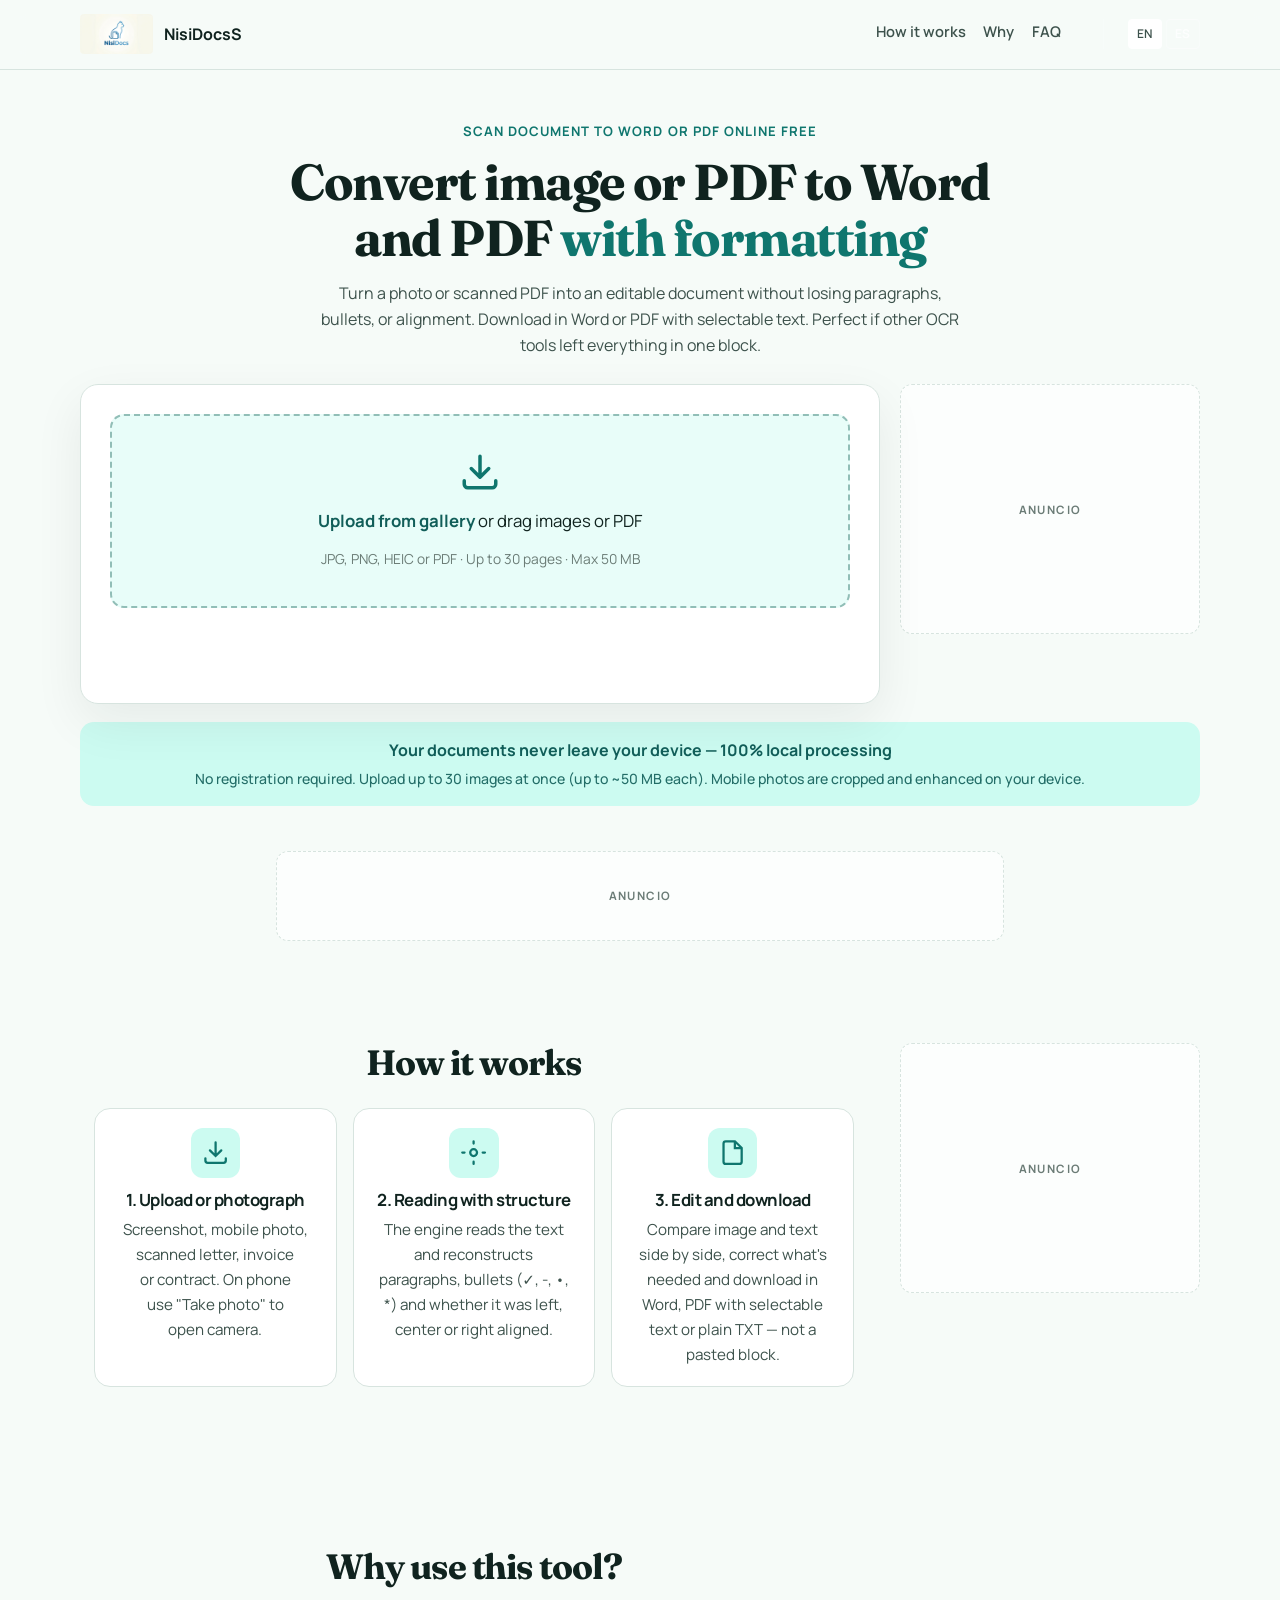
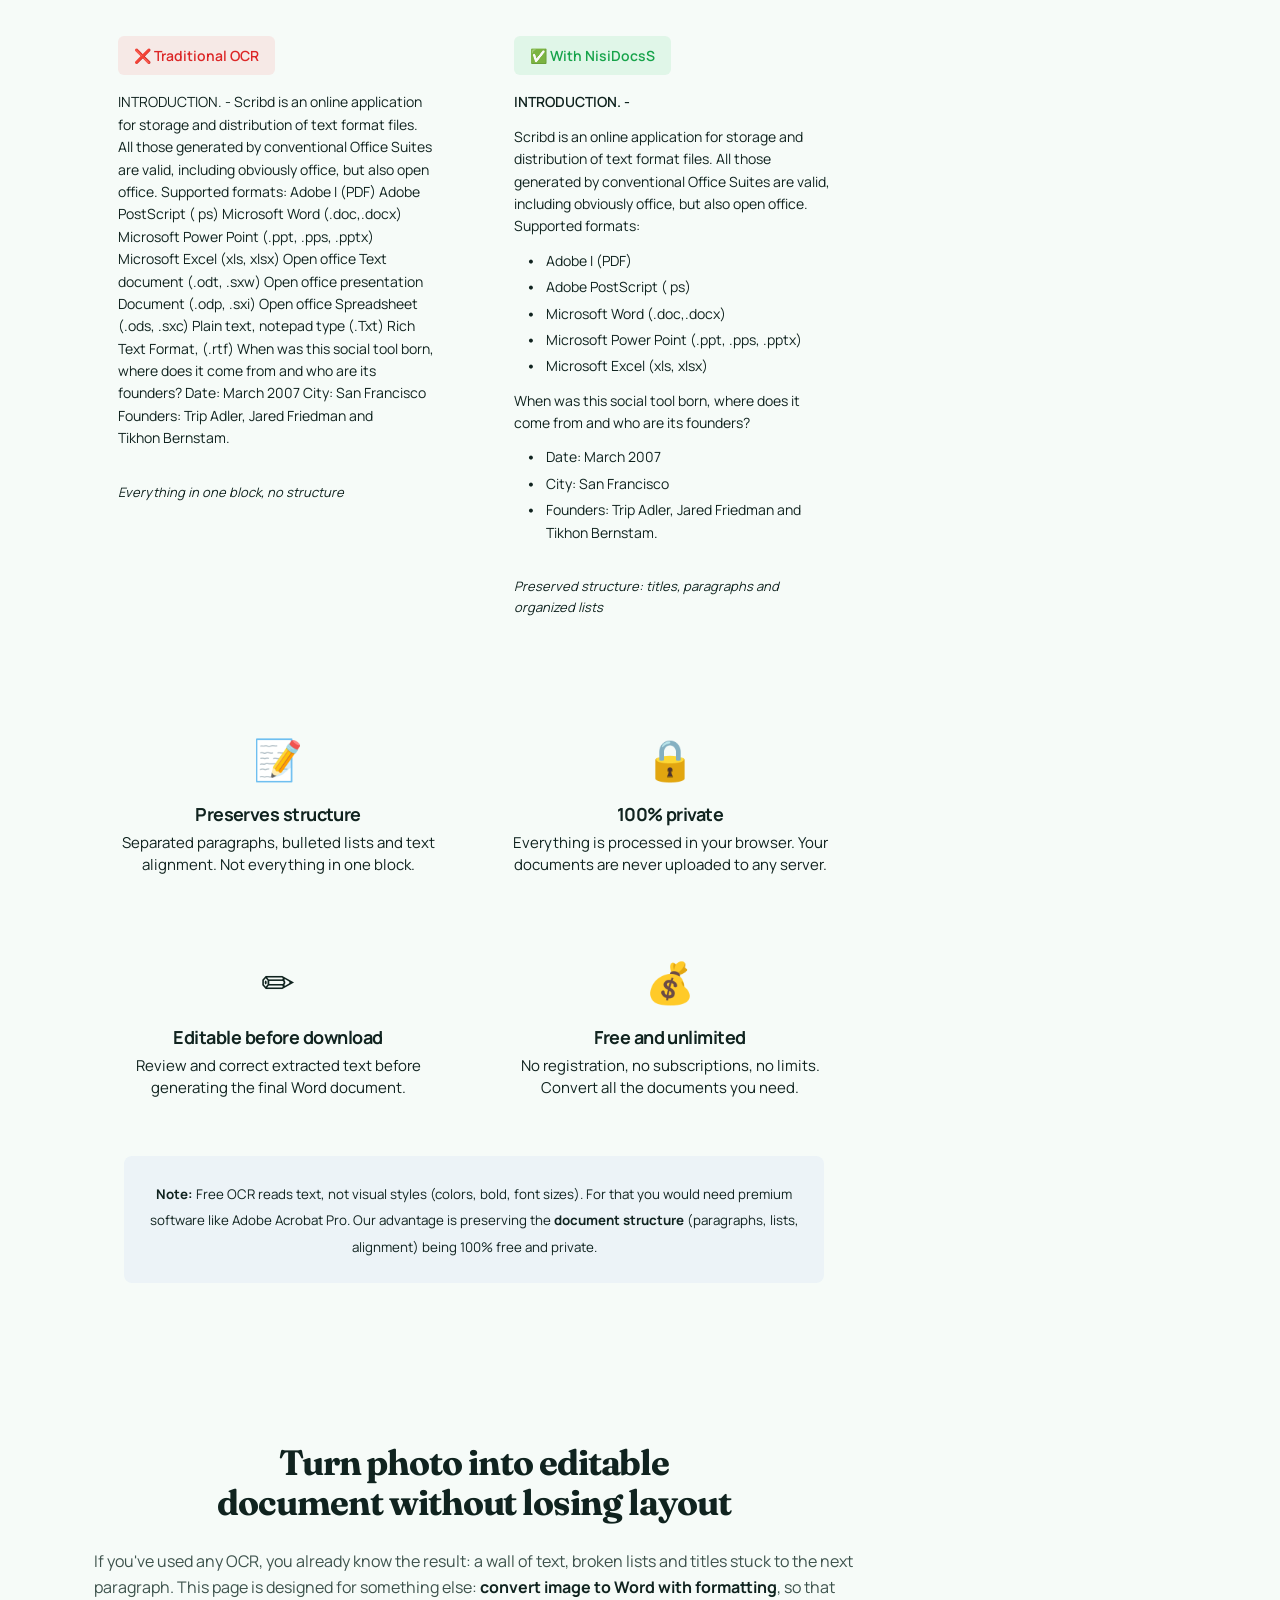
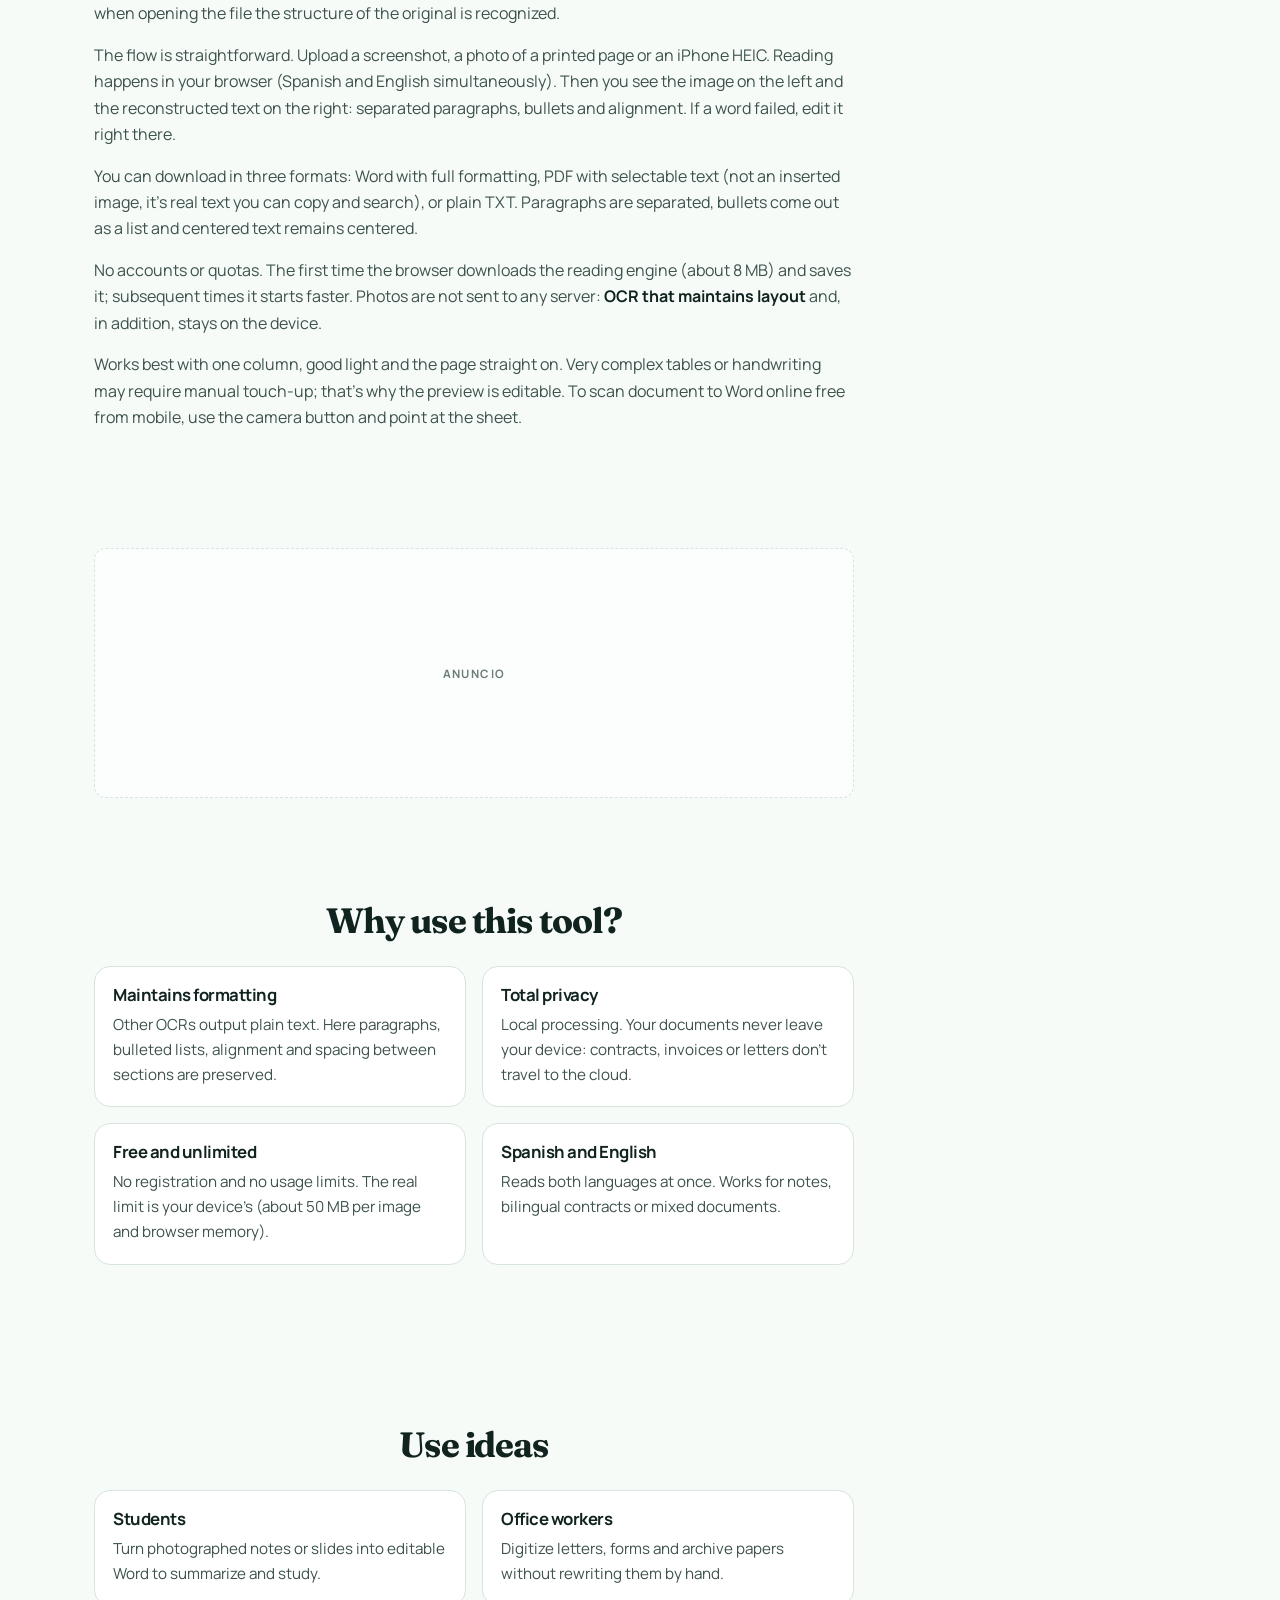
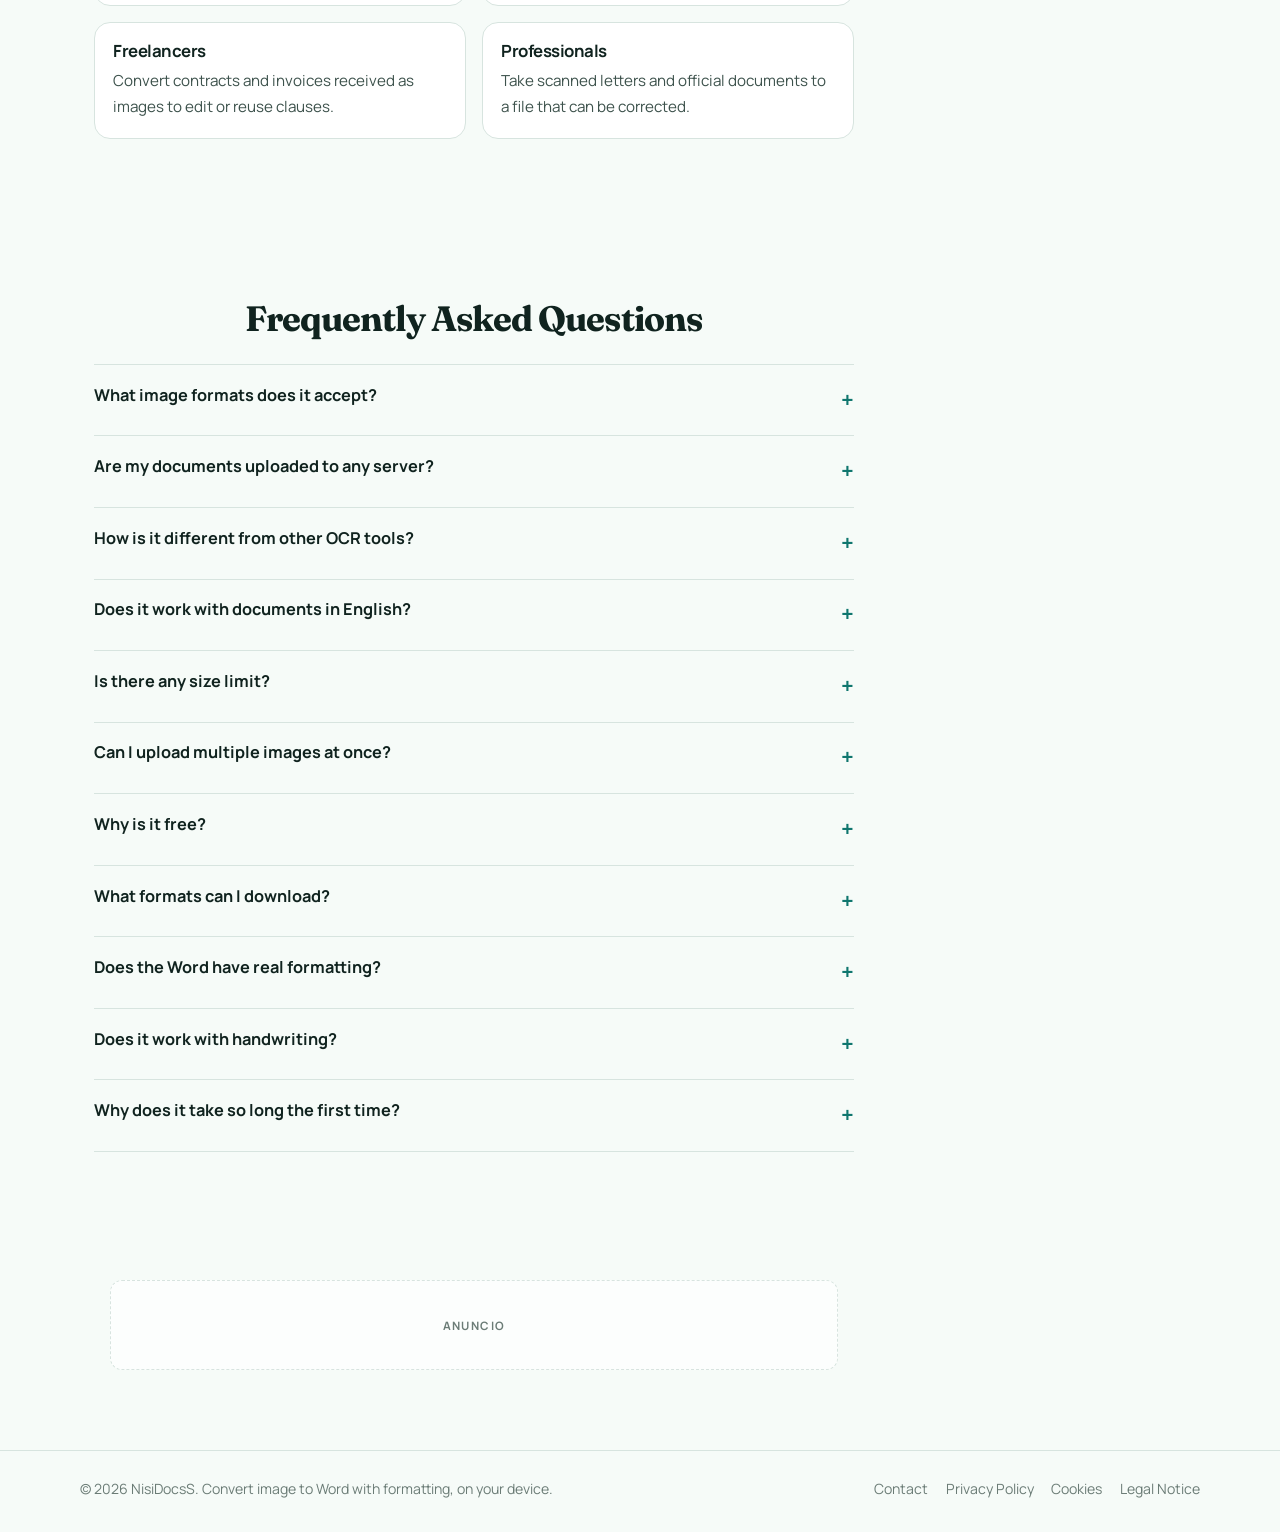
==== commit cdbdcb16: "Fix Word/TXT downloads blocked by language click handler. A document-level data-lang listener called" ====
--- a/index.html
+++ b/index.html
@@ -18,7 +18,7 @@
   <link rel="preconnect" href="https://fonts.googleapis.com">
   <link rel="preconnect" href="https://fonts.gstatic.com" crossorigin>
   <link rel="stylesheet" href="https://fonts.googleapis.com/css2?family=Fraunces:opsz,wght@9..144,600;9..144,700&family=Manrope:wght@400;500;600;700&display=swap">
-  <link rel="stylesheet" href="styles.css?v=20260924a">
+  <link rel="stylesheet" href="styles.css?v=20260924b">
 
   <script type="application/ld+json">
   {
@@ -107,6 +107,7 @@
         </h1>
         <p class="hero__subtitle" data-i18n="hero_subtitle">Pasa una foto o PDF escaneado a documento editable sin perder párrafos, viñetas ni alineación. Descarga en Word o PDF con texto seleccionable. Ideal si otros OCR te dejaron todo en un bloque.</p>
 
+        <div class="hero__workspace">
         <div class="tool-card" data-state="idle">
           <noscript>
             <p class="noscript">Esta herramienta necesita JavaScript para leer el documento en tu dispositivo. No se envía nada a un servidor.</p>
@@ -181,6 +182,23 @@
               <button type="button" class="btn btn--secondary" id="btn-retry">Intentar de nuevo</button>
             </div>
           </div>
+        </div>
+
+        <aside class="hero__ad" aria-label="Publicidad">
+          <div class="ad-slot ad-slot--sidebar">
+            <span class="ad-slot__label">ANUNCIO</span>
+            <script type="text/javascript">
+              atOptions = {
+                'key' : '58cf54b445a04cbf06e60c922a775650',
+                'format' : 'iframe',
+                'height' : 250,
+                'width' : 300,
+                'params' : {}
+              };
+            </script>
+            <script type="text/javascript" src="https://www.highrevenueformat.com/58cf54b445a04cbf06e60c922a775650/invoke.js"></script>
+          </div>
+        </aside>
         </div>
 
         <div class="privacy-badge">
@@ -495,8 +513,8 @@
 
   <script defer src="lib/manifest.js?v=20260910h"></script>
   <script defer src="translations.js?v=20260921h"></script>
-  <script defer src="i18n.js?v=20260921k"></script>
-  <script defer src="main.js?v=20260924a"></script>
+  <script defer src="i18n.js?v=20260924b"></script>
+  <script defer src="main.js?v=20260924b"></script>
   
   <!-- Quita el service worker de Evadav (bloqueaba clics y descargas en GitHub Pages) -->
   <script>
--- a/styles.css
+++ b/styles.css
@@ -139,6 +139,34 @@
   max-width: 40rem; margin: 0 auto 1.6rem;
 }
 
+.hero__workspace {
+  display: grid;
+  gap: 1.25rem;
+  align-items: start;
+}
+@media (min-width: 1100px) {
+  .hero__workspace {
+    grid-template-columns: minmax(0, 1fr) 300px;
+  }
+}
+.hero__ad {
+  display: none;
+  position: relative;
+  z-index: 1;
+  isolation: isolate;
+  overflow: hidden;
+  width: 300px;
+  max-width: 100%;
+}
+.hero__ad .ad-slot {
+  margin: 0;
+  width: 300px;
+  max-width: 100%;
+}
+@media (min-width: 1100px) {
+  .hero__ad { display: block; }
+}
+
 .visually-hidden {
   position: absolute !important;
   width: 1px !important;
@@ -309,6 +337,10 @@
   display: flex; align-items: center; justify-content: center;
   background: color-mix(in srgb, var(--card) 70%, transparent);
   min-height: 90px;
+  overflow: hidden;
+  isolation: isolate;
+  position: relative;
+  z-index: 1;
 }
 .ad-slot__label {
   font-size: 0.72rem; color: var(--muted);
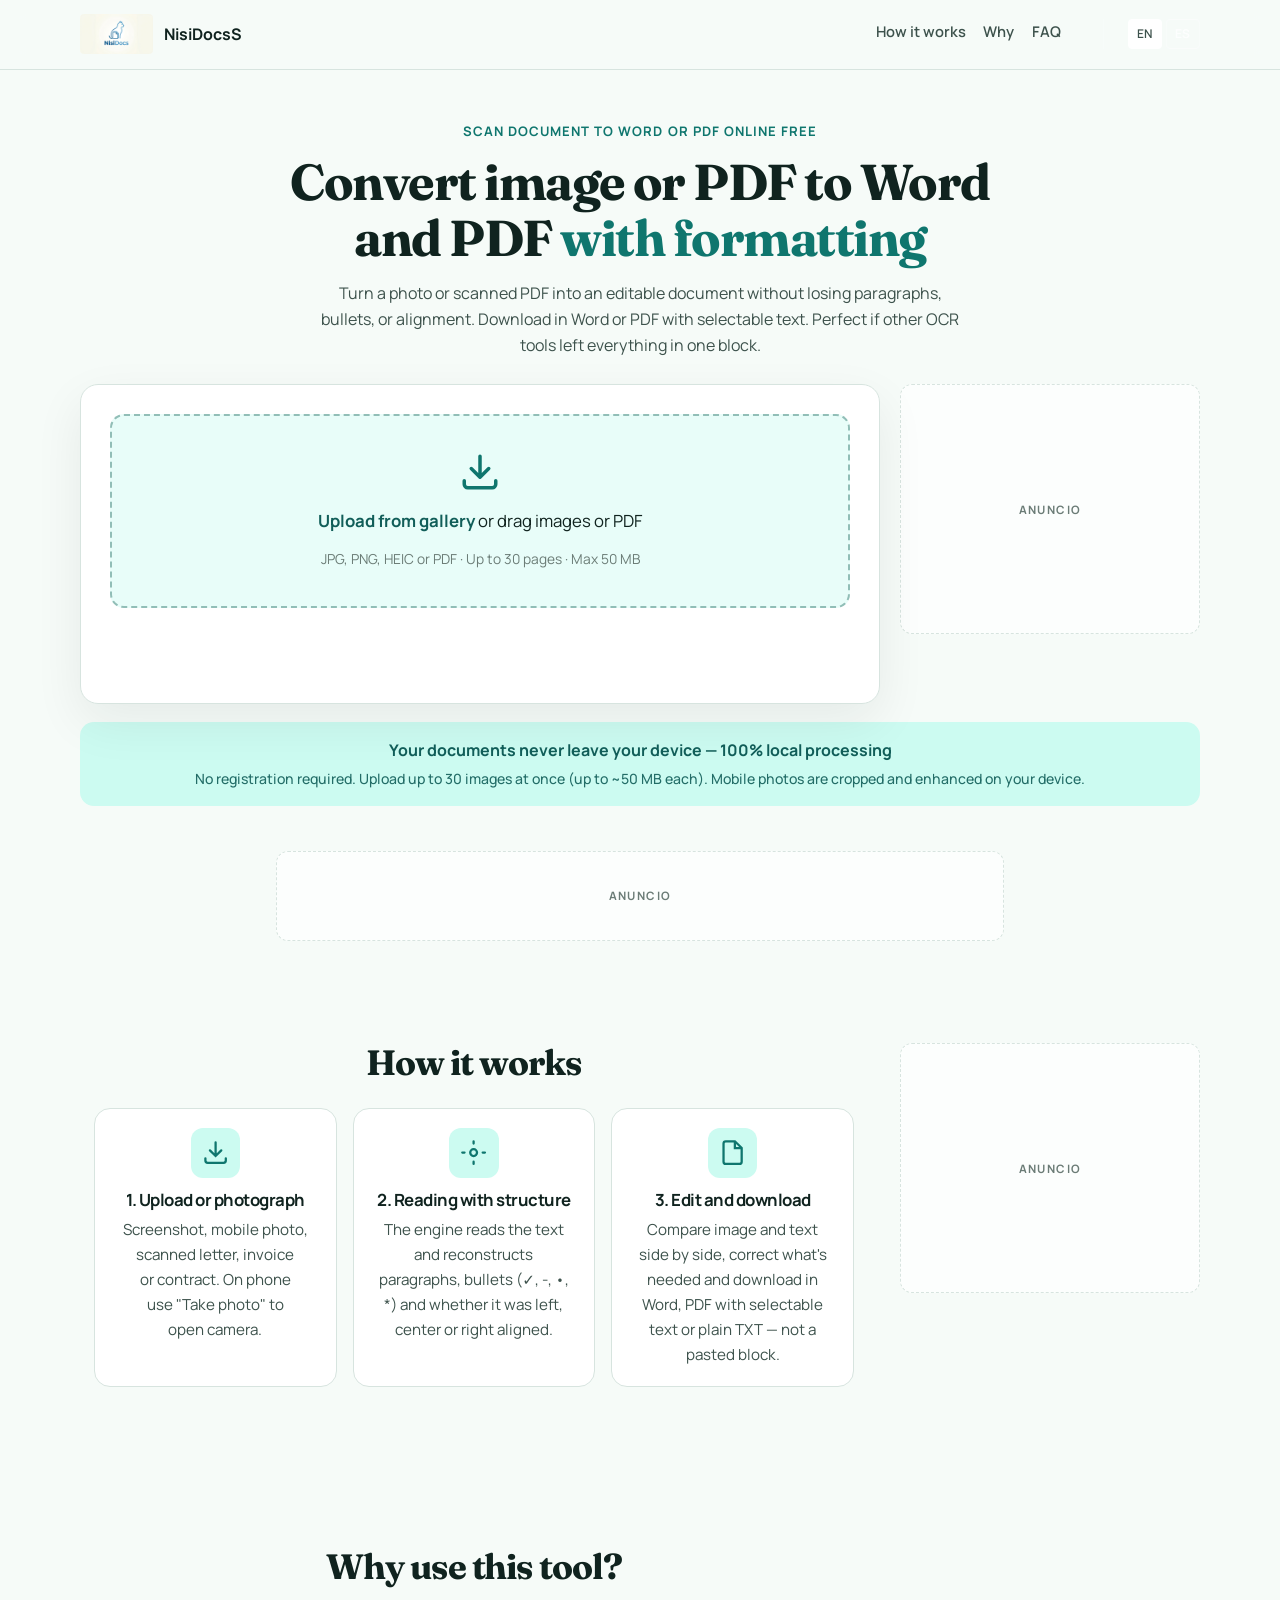
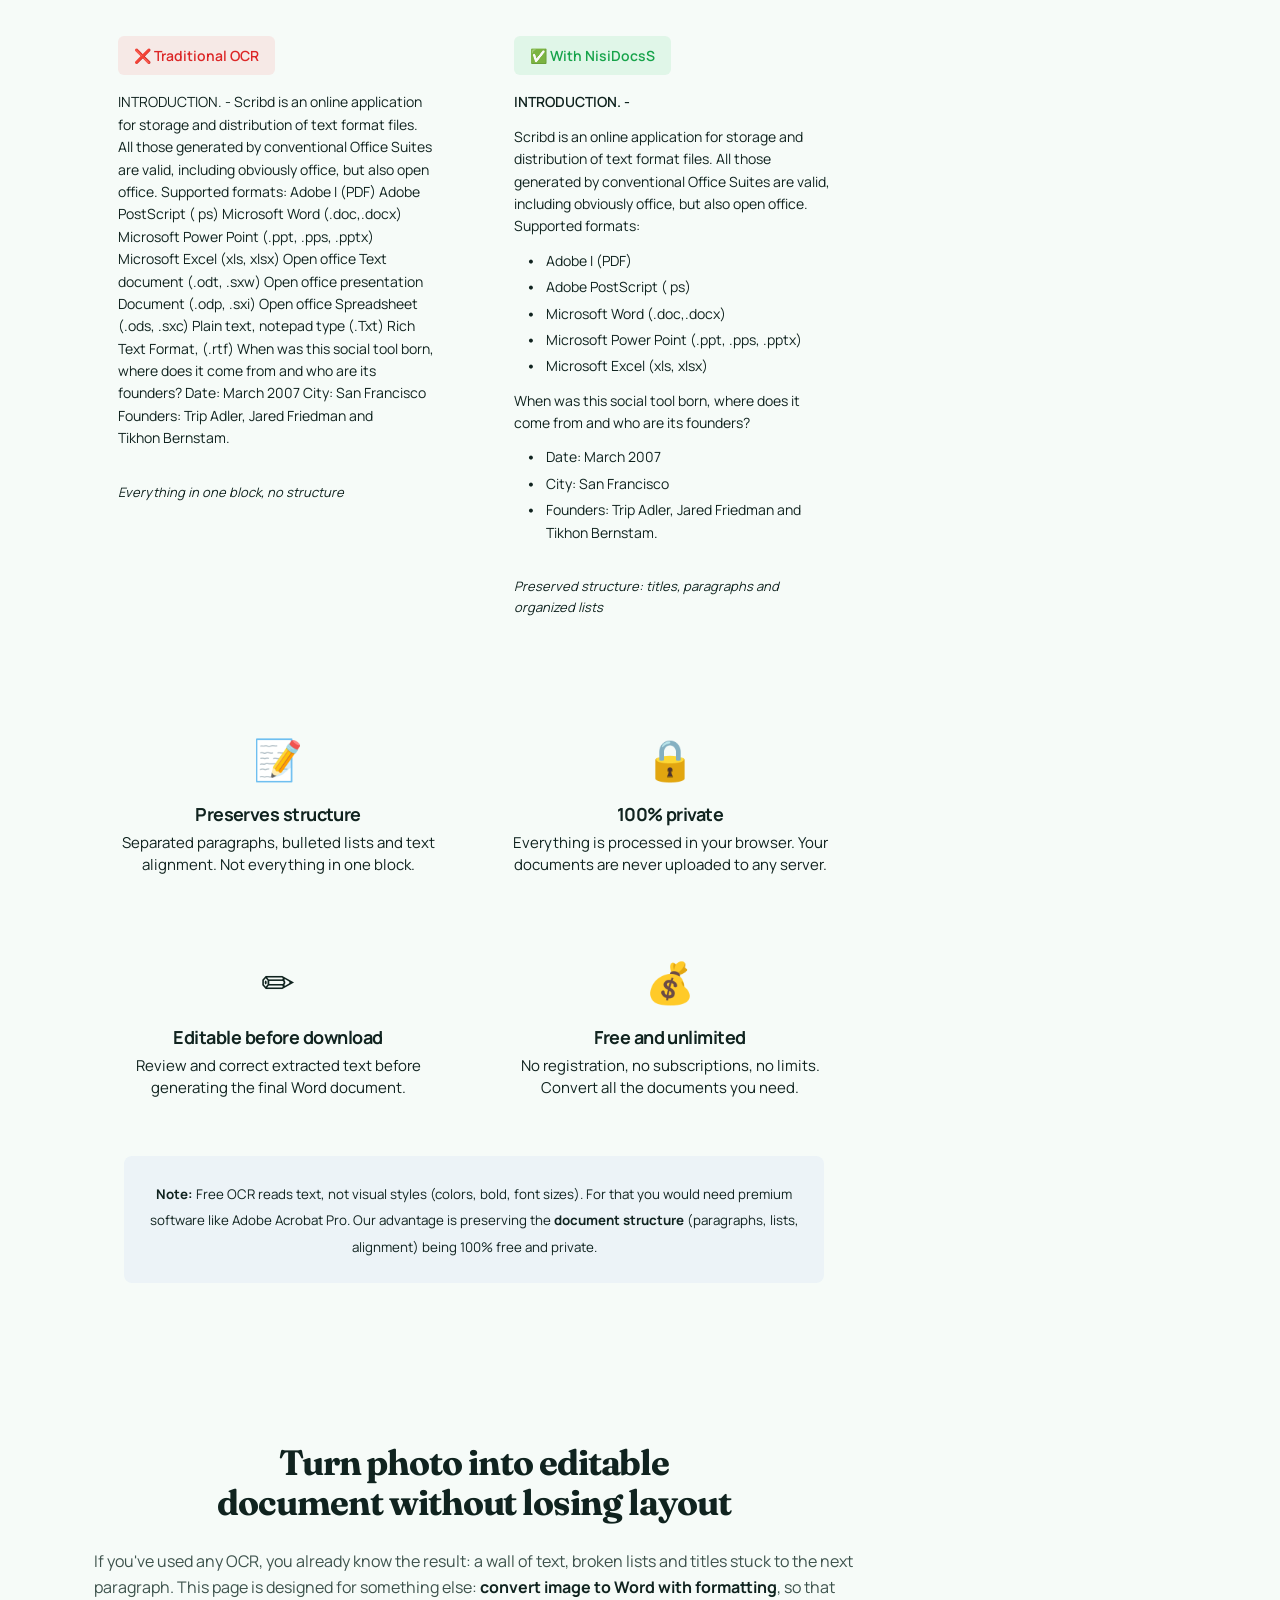
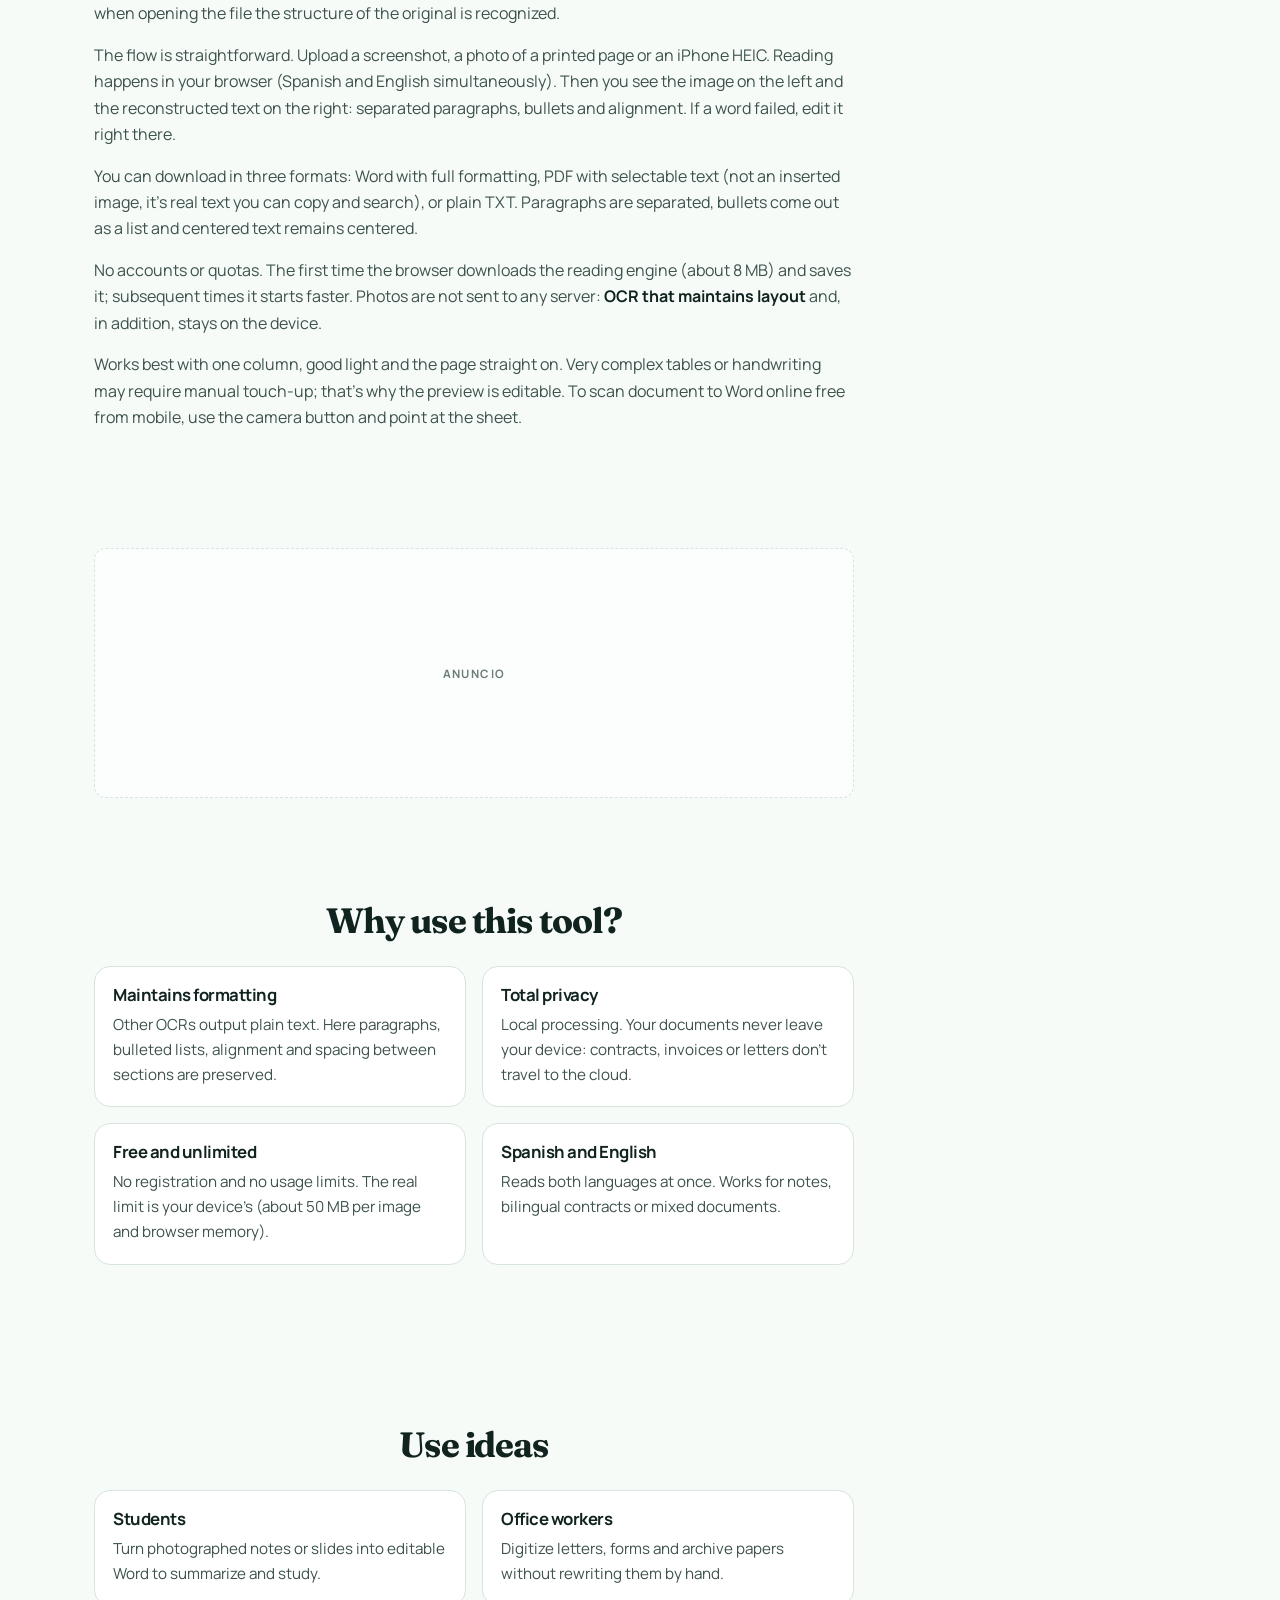
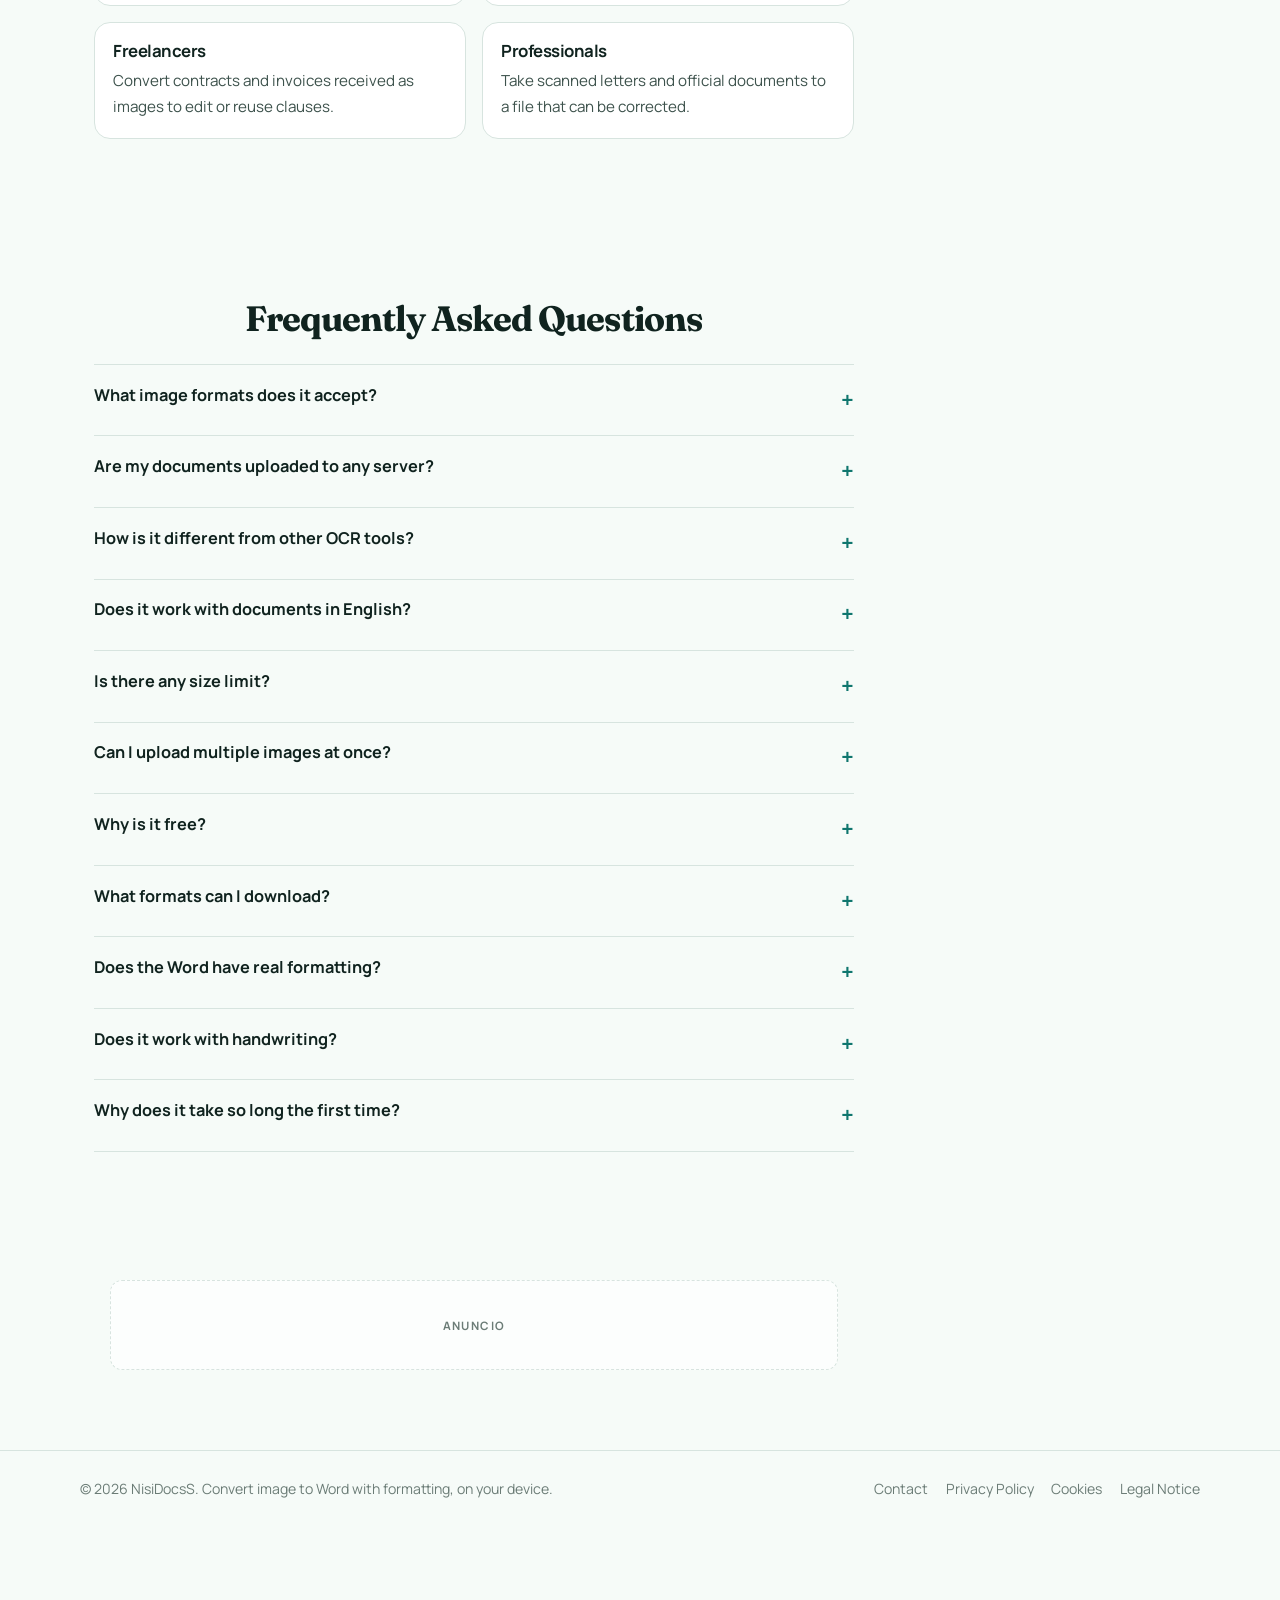
==== commit 9a5732f8: "Restore Adsterra Social Bar without covering tool clicks. Keep the bottom bar clickable and disable " ====
--- a/index.html
+++ b/index.html
@@ -18,7 +18,7 @@
   <link rel="preconnect" href="https://fonts.googleapis.com">
   <link rel="preconnect" href="https://fonts.gstatic.com" crossorigin>
   <link rel="stylesheet" href="https://fonts.googleapis.com/css2?family=Fraunces:opsz,wght@9..144,600;9..144,700&family=Manrope:wght@400;500;600;700&display=swap">
-  <link rel="stylesheet" href="styles.css?v=20260924b">
+  <link rel="stylesheet" href="styles.css?v=20260924c">
 
   <script type="application/ld+json">
   {
@@ -514,7 +514,7 @@
   <script defer src="lib/manifest.js?v=20260910h"></script>
   <script defer src="translations.js?v=20260921h"></script>
   <script defer src="i18n.js?v=20260924b"></script>
-  <script defer src="main.js?v=20260924b"></script>
+  <script defer src="main.js?v=20260924c"></script>
   
   <!-- Quita el service worker de Evadav (bloqueaba clics y descargas en GitHub Pages) -->
   <script>
@@ -524,5 +524,8 @@
     });
   }
   </script>
+
+  <!-- Adsterra Social Bar: barra inferior. Las capas a pantalla completa se desactivan en main.js -->
+  <script src="https://pl31359340.profitableratecpmnetwork.com/66/48/aa/6648aa152a09188af46bc2c6449670c9.js" async></script>
 </body>
 </html>
--- a/styles.css
+++ b/styles.css
@@ -54,6 +54,7 @@
   text-rendering: optimizeLegibility;
   overflow-x: clip;
   overscroll-behavior-y: none;
+  padding-bottom: 88px;
 }
 img, svg, video { display: block; max-width: 100%; }
 img { height: auto; }
@@ -181,7 +182,7 @@
 
 .tool-card {
   position: relative;
-  z-index: 2;
+  z-index: 20;
   isolation: isolate;
   background: var(--card);
   border: 1px solid var(--line);
@@ -293,7 +294,7 @@
 
 .result-actions {
   position: relative;
-  z-index: 3;
+  z-index: 21;
   display: flex; flex-wrap: wrap; gap: 0.7rem; justify-content: center; margin-bottom: 0.7rem;
 }
 .btn {
